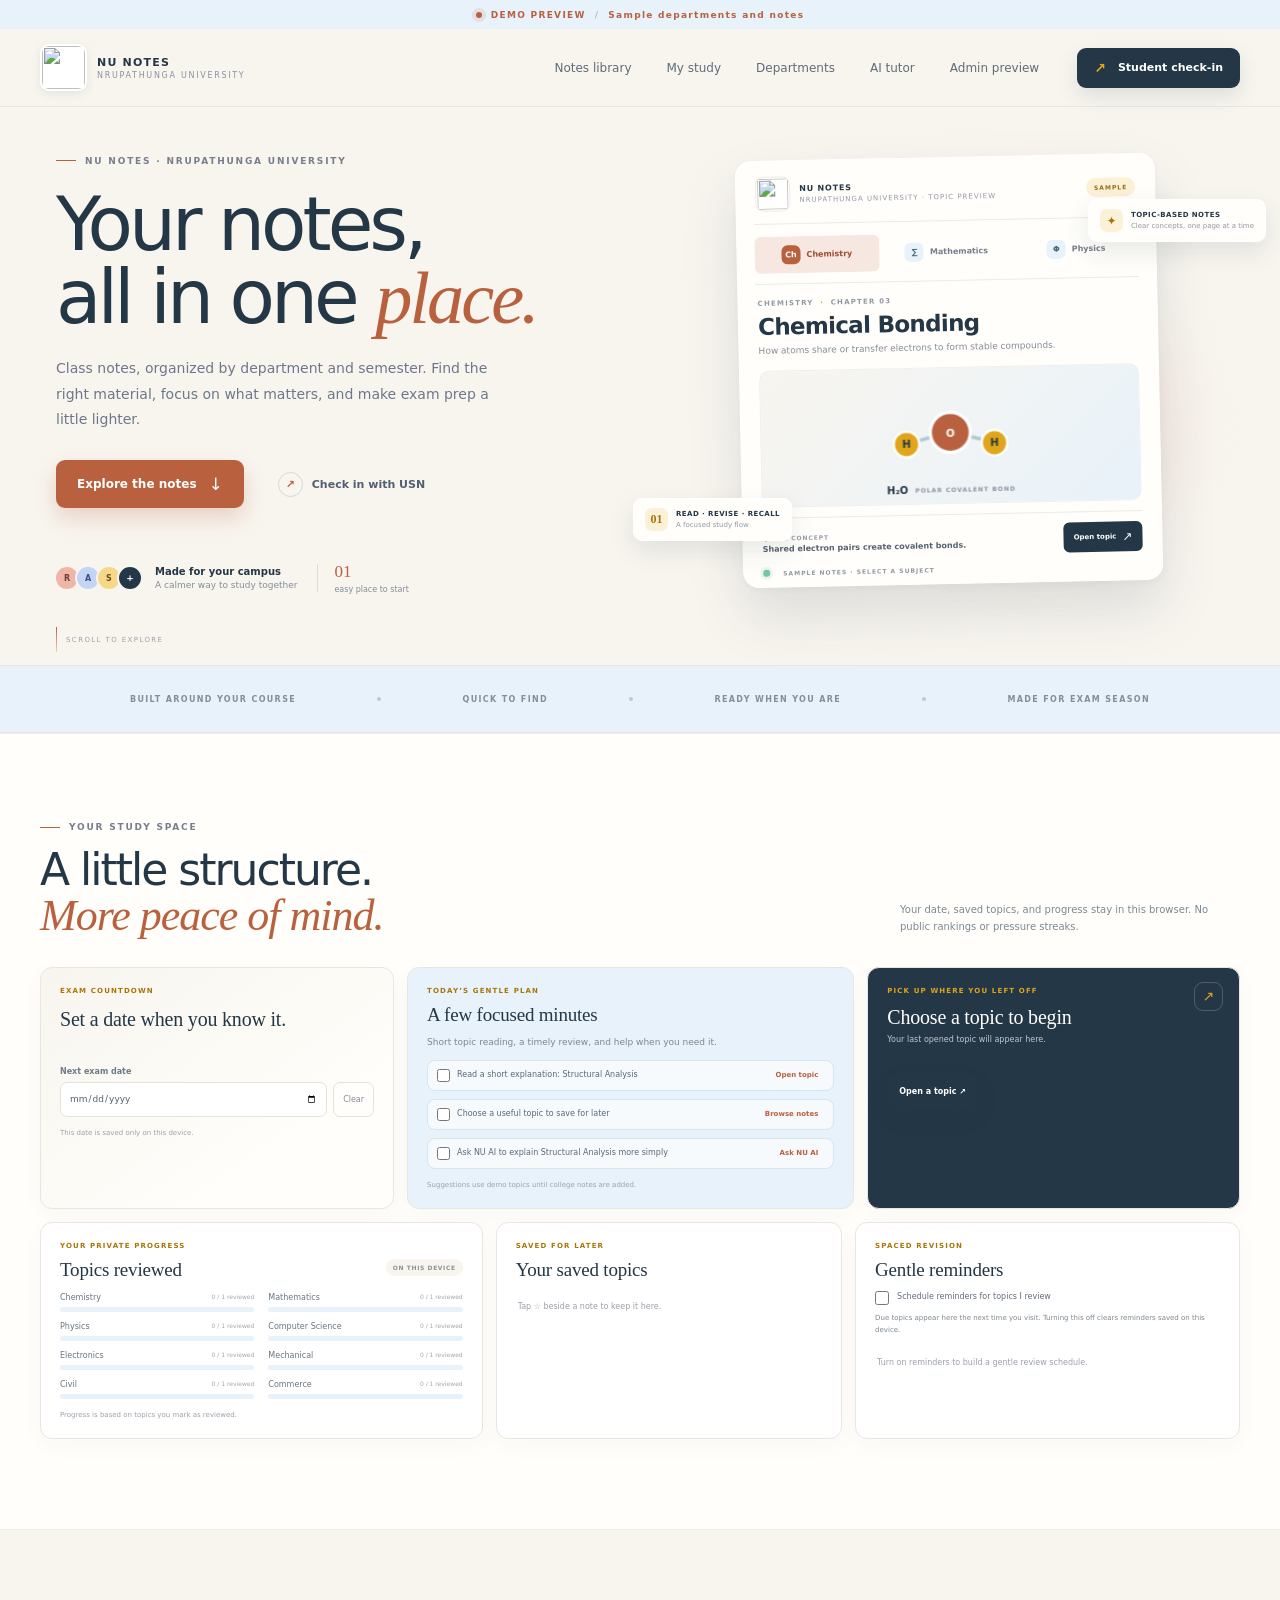
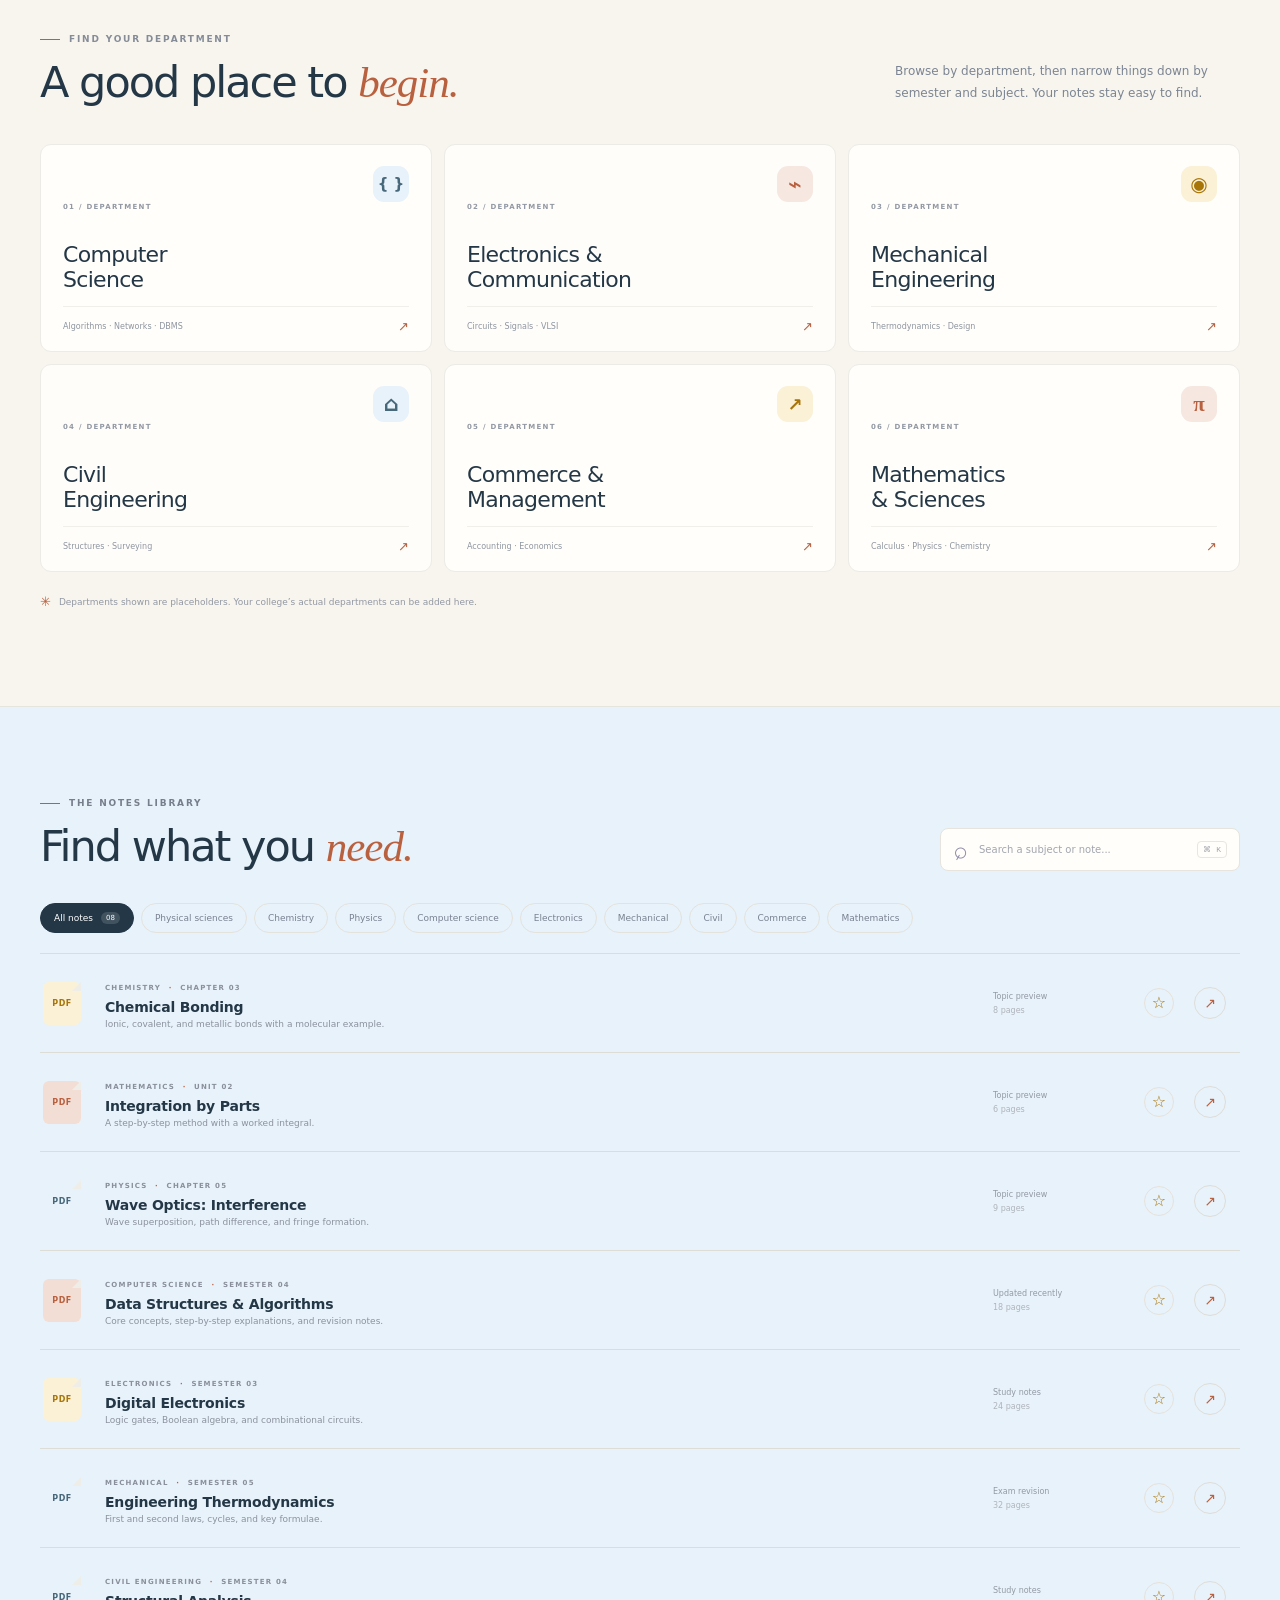
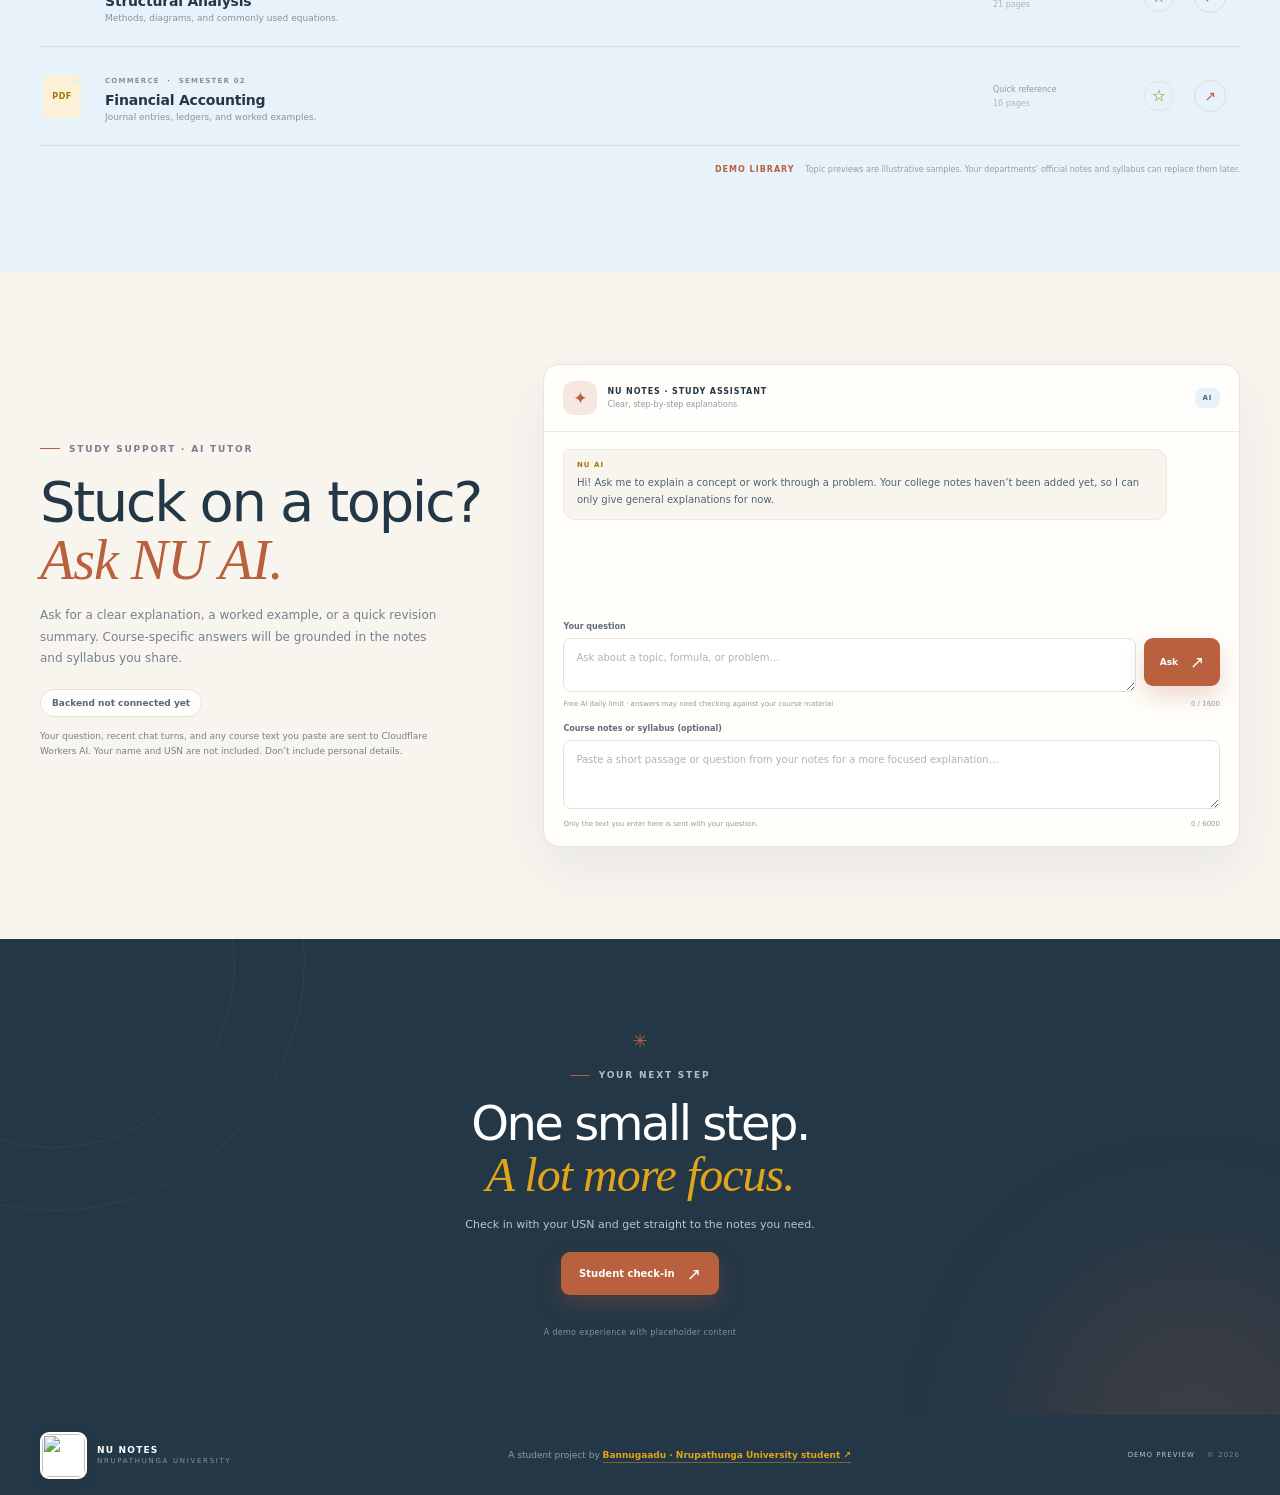
==== nu-notes-free/index.html @ 78fe52d7 "Add NU Notes free website build Add the Cloudflare Pages version while leaving the public demo homep" ====
<!doctype html>
<html lang="en">
  <head>
    <meta charset="utf-8" />
    <meta name="viewport" content="width=device-width, initial-scale=1" />
    <meta name="theme-color" content="#10192e" />
    <meta name="description" content="NU Notes is a student notes demo for Nrupathunga University." />
    <title>NU Notes — Demo</title>
    <link rel="stylesheet" href="styles.css" />
    <script src="app.js" defer></script>
    <script src="study-tools.js" defer></script>
  </head>
  <body>
    <div class="demo-ribbon"><span class="pulse-dot"></span> DEMO PREVIEW <span class="ribbon-divider">/</span> Sample departments and notes</div>

    <header class="site-header">
      <a class="brand" href="#top" aria-label="NU Notes home">
        <span class="brand-mark brand-logo"><img src="assets/nrupatunga-logo.jpeg" alt="" /></span>
        <span class="brand-copy"><strong>NU NOTES</strong><small>NRUPATHUNGA UNIVERSITY</small></span>
      </a>
      <nav class="main-nav" aria-label="Main navigation">
        <a href="#library">Notes library</a>
        <a href="#my-study">My study</a>
        <a href="#departments">Departments</a>
        <a href="#ai-tutor">AI tutor</a>
        <button class="nav-link" id="admin-open" type="button">Admin preview</button>
      </nav>
      <button class="button button-small button-dark" id="checkin-open" type="button">
        <span class="button-icon">↗</span> Student check-in
      </button>
      <button class="menu-toggle" id="menu-toggle" aria-label="Open navigation" aria-expanded="false" type="button"><span></span><span></span></button>
    </header>

    <main id="top">
      <section class="hero section-shell">
        <div class="hero-copy">
          <div class="eyebrow"><span class="eyebrow-line"></span> NU NOTES · NRUPATHUNGA UNIVERSITY</div>
          <h1>Your notes,<br />all in one <span class="highlight-word">place.</span></h1>
          <p class="hero-description">Class notes, organized by department and semester. Find the right material, focus on what matters, and make exam prep a little lighter.</p>
          <div class="hero-actions">
            <a class="button button-primary" href="#library">Explore the notes <span>↓</span></a>
            <button class="text-button" id="checkin-open-secondary" type="button"><span class="play-icon">↗</span> Check in with USN</button>
          </div>
          <div class="hero-proof">
            <div class="avatar-stack" aria-hidden="true"><span>R</span><span>A</span><span>S</span><span>+</span></div>
            <div><strong>Made for your campus</strong><small>A calmer way to study together</small></div>
            <div class="proof-divider"></div>
            <div class="hero-stat"><strong>01</strong><small>easy place to start</small></div>
          </div>
        </div>

        <div class="hero-visual">
          <div class="visual-halo halo-one"></div><div class="visual-halo halo-two"></div>
          <div class="study-window">
            <div class="study-window-top">
              <span class="window-logo"><img src="assets/nrupatunga-logo.jpeg" alt="" /></span>
              <span class="window-brand"><strong>NU NOTES</strong><small>NRUPATHUNGA UNIVERSITY · TOPIC PREVIEW</small></span>
              <span class="sample-pill">SAMPLE</span>
            </div>
            <div class="subject-tabs" role="tablist" aria-label="Choose a sample subject">
              <button class="subject-tab is-active" type="button" role="tab" aria-selected="true" data-subject="chemistry"><span>Ch</span> Chemistry</button>
              <button class="subject-tab" type="button" role="tab" aria-selected="false" data-subject="mathematics"><span>∑</span> Mathematics</button>
              <button class="subject-tab" type="button" role="tab" aria-selected="false" data-subject="physics"><span>Φ</span> Physics</button>
            </div>
            <article class="topic-preview" id="topic-preview">
              <div class="topic-heading">
                <span class="topic-kicker" id="topic-kicker">CHEMISTRY <i>·</i> CHAPTER 03</span>
                <h2 id="topic-title">Chemical Bonding</h2>
                <p id="topic-summary">How atoms share or transfer electrons to form stable compounds.</p>
              </div>
              <div class="topic-diagram-wrap" id="topic-diagram-wrap">
                <div class="topic-diagram" data-topic-diagram="chemistry">
                  <svg viewBox="0 0 300 125" role="img" aria-label="Water molecule with two covalent bonds">
                    <path class="bond-line" d="M105 69 143 59M157 59l38 10" />
                    <circle class="atom atom-main" cx="150" cy="58" r="25" /><circle class="atom atom-side" cx="95" cy="72" r="16" /><circle class="atom atom-side" cx="205" cy="72" r="16" />
                    <text class="atom-label atom-label-light" x="150" y="63" text-anchor="middle">O</text><text class="atom-label" x="95" y="76" text-anchor="middle">H</text><text class="atom-label" x="205" y="76" text-anchor="middle">H</text>
                  </svg>
                  <div class="diagram-caption"><strong>H₂O</strong><span>POLAR COVALENT BOND</span></div>
                </div>
                <div class="topic-diagram" data-topic-diagram="mathematics" hidden>
                  <div class="equation-card"><span>INTEGRATION BY PARTS</span><strong>∫ u dv = uv − ∫ v du</strong><small>Choose <i>u</i> · differentiate · integrate</small></div>
                  <svg viewBox="0 0 300 125" role="img" aria-label="A curve illustrating an integral">
                    <path class="graph-axis" d="M48 95V24M48 95H258"/><path class="graph-curve" d="M55 83C92 81 96 63 126 66S166 84 187 58 222 35 250 30"/><circle class="graph-point" cx="187" cy="58" r="4"/>
                    <text class="graph-label" x="253" y="111">x</text><text class="graph-label" x="34" y="28">y</text>
                  </svg>
                </div>
                <div class="topic-diagram" data-topic-diagram="physics" hidden>
                  <svg viewBox="0 0 300 125" role="img" aria-label="Two waves and an interference pattern">
                    <path class="wave-axis" d="M35 62H265"/><path class="wave-path wave-one" d="M36 62C51 22 66 22 81 62S111 102 126 62 156 22 171 62 201 102 216 62 246 22 261 62"/><path class="wave-path wave-two" d="M36 62C51 22 66 22 81 62S111 102 126 62 156 22 171 62 201 102 216 62 246 22 261 62"/>
                    <circle class="wave-dot" cx="171" cy="62" r="5"/><text class="graph-label" x="36" y="19">CREST</text><text class="graph-label" x="218" y="111">λ</text>
                  </svg>
                  <div class="diagram-caption"><strong>Δx = nλ</strong><span>CONSTRUCTIVE INTERFERENCE</span></div>
                </div>
              </div>
              <div class="topic-bottom-row"><span><small>QUICK CONCEPT</small><strong id="topic-concept">Shared electron pairs create covalent bonds.</strong></span><button class="topic-open-button" id="topic-open" type="button">Open topic <span>↗</span></button></div>
            </article>
            <div class="study-window-footer"><span class="live-ring"></span> SAMPLE NOTES · SELECT A SUBJECT</div>
          </div>
          <div class="study-float float-top"><span>✦</span><div><strong>TOPIC-BASED NOTES</strong><small>Clear concepts, one page at a time</small></div></div>
          <div class="study-float float-bottom"><span class="float-page">01</span><div><strong>READ · REVISE · RECALL</strong><small>A focused study flow</small></div></div>
        </div>
        <div class="hero-scroll"><span class="scroll-line"></span> SCROLL TO EXPLORE</div>
      </section>

      <section class="trust-strip" aria-label="Portal highlights">
        <div class="trust-inner"><span>BUILT AROUND YOUR COURSE</span><i></i><span>QUICK TO FIND</span><i></i><span>READY WHEN YOU ARE</span><i></i><span>MADE FOR EXAM SEASON</span></div>
      </section>

      <section class="study-dashboard" id="my-study">
        <div class="section-shell">
          <div class="study-dashboard-heading">
            <div><div class="eyebrow"><span class="eyebrow-line"></span> YOUR STUDY SPACE</div><h2>A little structure.<br /><span class="serif-accent">More peace of mind.</span></h2></div>
            <p>Your date, saved topics, and progress stay in this browser. No public rankings or pressure streaks.</p>
          </div>
          <div class="study-overview-grid">
            <article class="study-card exam-card">
              <span class="study-card-kicker">EXAM COUNTDOWN</span>
              <h3 id="exam-countdown">Set a date when you know it.</h3>
              <label for="exam-date">Next exam date</label>
              <div class="exam-date-row"><input id="exam-date" type="date" /><button id="exam-date-clear" type="button" aria-label="Clear exam date">Clear</button></div>
              <small>This date is saved only on this device.</small>
            </article>
            <article class="study-card daily-plan-card">
              <span class="study-card-kicker">TODAY’S GENTLE PLAN</span>
              <h3>A few focused minutes</h3>
              <p>Short topic reading, a timely review, and help when you need it.</p>
              <ul class="daily-plan-list" id="daily-plan-list"></ul>
              <small>Suggestions use demo topics until college notes are added.</small>
            </article>
            <article class="study-card continue-card">
              <span class="study-card-kicker">PICK UP WHERE YOU LEFT OFF</span>
              <div class="continue-topic-mark">↗</div>
              <h3 id="continue-title">Choose a topic to begin</h3>
              <p id="continue-subtitle">Your last opened topic will appear here.</p>
              <button class="button button-dark continue-button" id="continue-button" type="button">Open a topic <span>↗</span></button>
            </article>
          </div>
          <div class="study-personal-grid">
            <article class="study-card progress-card">
              <div class="study-card-heading"><div><span class="study-card-kicker">YOUR PRIVATE PROGRESS</span><h3>Topics reviewed</h3></div><span class="local-only-pill">ON THIS DEVICE</span></div>
              <div class="subject-progress-list" id="subject-progress-list"></div>
              <small>Progress is based on topics you mark as reviewed.</small>
            </article>
            <article class="study-card saved-card">
              <span class="study-card-kicker">SAVED FOR LATER</span><h3>Your saved topics</h3>
              <div class="saved-topics-list" id="saved-topics-list"></div>
            </article>
            <article class="study-card revision-card">
              <span class="study-card-kicker">SPACED REVISION</span><h3>Gentle reminders</h3>
              <label class="reminder-optin"><input id="revision-optin" type="checkbox" /><span>Schedule reminders for topics I review</span></label>
              <p class="reminder-explainer">Due topics appear here the next time you visit. Turning this off clears reminders saved on this device.</p>
              <div class="revision-list" id="revision-list"></div>
            </article>
          </div>
        </div>
      </section>

      <section class="section-shell departments-section" id="departments">
        <div class="section-heading">
          <div><div class="eyebrow eyebrow-light"><span class="eyebrow-line"></span> FIND YOUR DEPARTMENT</div><h2>A good place to <span class="serif-accent">begin.</span></h2></div>
          <p>Browse by department, then narrow things down by semester and subject. Your notes stay easy to find.</p>
        </div>
        <div class="department-grid" id="department-grid">
          <button class="department-card card-cs" data-filter="Computer Science" type="button"><span class="dept-number">01 / DEPARTMENT</span><span class="dept-icon icon-cs">{ }</span><strong>Computer<br />Science</strong><span class="dept-footer"><small>Algorithms · Networks · DBMS</small><b>↗</b></span></button>
          <button class="department-card card-ece" data-filter="Electronics" type="button"><span class="dept-number">02 / DEPARTMENT</span><span class="dept-icon icon-ece">⌁</span><strong>Electronics &<br />Communication</strong><span class="dept-footer"><small>Circuits · Signals · VLSI</small><b>↗</b></span></button>
          <button class="department-card card-mech" data-filter="Mechanical" type="button"><span class="dept-number">03 / DEPARTMENT</span><span class="dept-icon icon-mech">◉</span><strong>Mechanical<br />Engineering</strong><span class="dept-footer"><small>Thermodynamics · Design</small><b>↗</b></span></button>
          <button class="department-card card-civil" data-filter="Civil" type="button"><span class="dept-number">04 / DEPARTMENT</span><span class="dept-icon icon-civil">⌂</span><strong>Civil<br />Engineering</strong><span class="dept-footer"><small>Structures · Surveying</small><b>↗</b></span></button>
          <button class="department-card card-commerce" data-filter="Commerce" type="button"><span class="dept-number">05 / DEPARTMENT</span><span class="dept-icon icon-commerce">↗</span><strong>Commerce &<br />Management</strong><span class="dept-footer"><small>Accounting · Economics</small><b>↗</b></span></button>
          <button class="department-card card-math" data-filter="Sciences" type="button"><span class="dept-number">06 / DEPARTMENT</span><span class="dept-icon icon-math">π</span><strong>Mathematics<br />& Sciences</strong><span class="dept-footer"><small>Calculus · Physics · Chemistry</small><b>↗</b></span></button>
        </div>
        <div class="departments-note"><span class="note-star">✳</span> Departments shown are placeholders. Your college’s actual departments can be added here.</div>
      </section>

      <section class="library-section" id="library">
        <div class="section-shell library-shell">
          <div class="library-top">
            <div><div class="eyebrow"><span class="eyebrow-line"></span> THE NOTES LIBRARY</div><h2>Find what you <span class="serif-accent">need.</span></h2></div>
            <div class="library-search"><span class="search-icon">⌕</span><input id="note-search" type="search" placeholder="Search a subject or note..." aria-label="Search notes" /><kbd>⌘ K</kbd></div>
          </div>
          <div class="filter-row" role="group" aria-label="Filter notes by department">
            <button class="filter-chip is-active" data-category="All" type="button">All notes <span>08</span></button>
            <button class="filter-chip" data-category="Sciences" type="button">Physical sciences</button>
            <button class="filter-chip" data-category="Chemistry" type="button">Chemistry</button>
            <button class="filter-chip" data-category="Physics" type="button">Physics</button>
            <button class="filter-chip" data-category="Computer Science" type="button">Computer science</button>
            <button class="filter-chip" data-category="Electronics" type="button">Electronics</button>
            <button class="filter-chip" data-category="Mechanical" type="button">Mechanical</button>
            <button class="filter-chip" data-category="Civil" type="button">Civil</button>
            <button class="filter-chip" data-category="Commerce" type="button">Commerce</button>
            <button class="filter-chip" data-category="Mathematics" type="button">Mathematics</button>
          </div>
          <div class="notes-list" id="notes-list">
            <article class="note-row" data-category="Chemistry" data-topic-key="chemistry" data-search="chemistry chemical bonding ionic covalent chapter 3"><div class="file-type file-coral">PDF</div><div class="note-info"><span class="note-dept">CHEMISTRY <i>·</i> CHAPTER 03</span><h3>Chemical Bonding</h3><p>Ionic, covalent, and metallic bonds with a molecular example.</p></div><div class="note-meta"><span>Topic preview</span><small>8 pages</small></div><button class="download-button" type="button" data-note="Chemical Bonding" aria-label="Open Chemical Bonding topic preview">↗</button></article>
            <article class="note-row" data-category="Mathematics" data-topic-key="mathematics" data-search="mathematics integration by parts calculus unit 2"><div class="file-type file-pink">PDF</div><div class="note-info"><span class="note-dept">MATHEMATICS <i>·</i> UNIT 02</span><h3>Integration by Parts</h3><p>A step-by-step method with a worked integral.</p></div><div class="note-meta"><span>Topic preview</span><small>6 pages</small></div><button class="download-button" type="button" data-note="Integration by Parts" aria-label="Open Integration by Parts topic preview">↗</button></article>
            <article class="note-row" data-category="Physics" data-topic-key="physics" data-search="physics wave optics interference wavelength chapter 5"><div class="file-type file-blue">PDF</div><div class="note-info"><span class="note-dept">PHYSICS <i>·</i> CHAPTER 05</span><h3>Wave Optics: Interference</h3><p>Wave superposition, path difference, and fringe formation.</p></div><div class="note-meta"><span>Topic preview</span><small>9 pages</small></div><button class="download-button" type="button" data-note="Wave Optics: Interference" aria-label="Open Wave Optics topic preview">↗</button></article>
            <article class="note-row" data-category="Computer Science" data-search="data structures algorithms computer science semester 4"><div class="file-type file-purple">PDF</div><div class="note-info"><span class="note-dept">COMPUTER SCIENCE <i>·</i> SEMESTER 04</span><h3>Data Structures & Algorithms</h3><p>Core concepts, step-by-step explanations, and revision notes.</p></div><div class="note-meta"><span>Updated recently</span><small>18 pages</small></div><button class="download-button" type="button" data-note="Data Structures & Algorithms" aria-label="Open Data Structures and Algorithms sample note">↗</button></article>
            <article class="note-row" data-category="Electronics" data-search="digital electronics logic gates electronics semester 3"><div class="file-type file-coral">PDF</div><div class="note-info"><span class="note-dept">ELECTRONICS <i>·</i> SEMESTER 03</span><h3>Digital Electronics</h3><p>Logic gates, Boolean algebra, and combinational circuits.</p></div><div class="note-meta"><span>Study notes</span><small>24 pages</small></div><button class="download-button" type="button" data-note="Digital Electronics" aria-label="Open Digital Electronics sample note">↗</button></article>
            <article class="note-row" data-category="Mechanical" data-search="thermodynamics mechanical engineering semester 5"><div class="file-type file-blue">PDF</div><div class="note-info"><span class="note-dept">MECHANICAL <i>·</i> SEMESTER 05</span><h3>Engineering Thermodynamics</h3><p>First and second laws, cycles, and key formulae.</p></div><div class="note-meta"><span>Exam revision</span><small>32 pages</small></div><button class="download-button" type="button" data-note="Engineering Thermodynamics" aria-label="Open Engineering Thermodynamics sample note">↗</button></article>
            <article class="note-row" data-category="Civil" data-search="structural analysis civil engineering semester 4"><div class="file-type file-green">PDF</div><div class="note-info"><span class="note-dept">CIVIL ENGINEERING <i>·</i> SEMESTER 04</span><h3>Structural Analysis</h3><p>Methods, diagrams, and commonly used equations.</p></div><div class="note-meta"><span>Study notes</span><small>21 pages</small></div><button class="download-button" type="button" data-note="Structural Analysis" aria-label="Open Structural Analysis sample note">↗</button></article>
            <article class="note-row" data-category="Commerce" data-search="financial accounting commerce semester 2"><div class="file-type file-yellow">PDF</div><div class="note-info"><span class="note-dept">COMMERCE <i>·</i> SEMESTER 02</span><h3>Financial Accounting</h3><p>Journal entries, ledgers, and worked examples.</p></div><div class="note-meta"><span>Quick reference</span><small>16 pages</small></div><button class="download-button" type="button" data-note="Financial Accounting" aria-label="Open Financial Accounting sample note">↗</button></article>
          </div>
          <div class="empty-state" id="empty-state" hidden><span>⌕</span><strong>No notes found</strong><p>Try another subject or clear your filters.</p><button type="button" id="clear-filters">Clear filters</button></div>
          <div class="library-demo-note"><span>DEMO LIBRARY</span> Topic previews are illustrative samples. Your departments’ official notes and syllabus can replace them later.</div>
        </div>
      </section>

      <section class="ai-section" id="ai-tutor">
        <div class="section-shell ai-shell">
          <div class="ai-copy">
            <div class="eyebrow"><span class="eyebrow-line"></span> STUDY SUPPORT · AI TUTOR</div>
            <h2>Stuck on a topic?<br /><span class="serif-accent">Ask NU AI.</span></h2>
            <p>Ask for a clear explanation, a worked example, or a quick revision summary. Course-specific answers will be grounded in the notes and syllabus you share.</p>
            <div class="ai-status" id="ai-status"><span class="status-dot"></span> AI setup in progress</div>
            <p class="ai-privacy-note">Your question, recent chat turns, and any course text you paste are sent to Cloudflare Workers AI. Your name and USN are not included. Don’t include personal details.</p>
          </div>
          <div class="ai-panel">
            <div class="ai-panel-top"><span class="ai-orb">✦</span><div><strong>NU NOTES · STUDY ASSISTANT</strong><small>Clear, step-by-step explanations</small></div><span class="ai-panel-badge">AI</span></div>
            <div class="ai-messages" id="ai-messages" role="log" aria-live="polite" aria-relevant="additions">
              <div class="ai-message ai-message-assistant" data-ai-intro="true"><span class="ai-message-label">NU AI</span><p>Hi! Ask me to explain a concept or work through a problem. Your college notes haven’t been added yet, so I can only give general explanations for now.</p></div>
            </div>
            <form class="ai-form" id="ai-form">
              <label for="ai-question">Your question</label>
              <div class="ai-composer"><textarea id="ai-question" name="question" rows="2" maxlength="1600" placeholder="Ask about a topic, formula, or problem…" required></textarea><button class="button button-primary ai-send" type="submit" aria-label="Send question">Ask <span>↗</span></button></div>
              <div class="ai-form-foot"><span>Free AI daily limit · answers may need checking against your course material</span><span id="ai-character-count">0 / 1600</span></div>
              <label class="ai-material-label" for="ai-material">Course notes or syllabus (optional)</label>
              <textarea class="ai-material" id="ai-material" name="material" rows="3" maxlength="6000" placeholder="Paste a short passage or question from your notes for a more focused explanation…"></textarea>
              <div class="ai-form-foot ai-material-foot"><span>Only the text you enter here is sent with your question.</span><span id="ai-material-count">0 / 6000</span></div>
            </form>
          </div>
        </div>
      </section>

      <section class="closing-section">
        <div class="closing-orb"></div><div class="section-shell closing-inner">
          <div class="closing-star">✳</div><div class="eyebrow"><span class="eyebrow-line"></span> YOUR NEXT STEP</div>
          <h2>One small step.<br /><span class="serif-accent">A lot more focus.</span></h2>
          <p>Check in with your USN and get straight to the notes you need.</p>
          <button class="button button-primary button-light" id="checkin-open-bottom" type="button">Student check-in <span>↗</span></button>
          <div class="closing-footnote">A demo experience with placeholder content</div>
        </div>
      </section>
    </main>

    <footer class="site-footer"><a class="brand footer-brand" href="#top"><span class="brand-mark brand-logo"><img src="assets/nrupatunga-logo.jpeg" alt="" /></span><span class="brand-copy"><strong>NU NOTES</strong><small>NRUPATHUNGA UNIVERSITY</small></span></a><span class="footer-center">A student project by <a href="https://www.instagram.com/bannuugaadu.ae/?utm_source=ig_web_button_share_sheet&amp;dlrf=ZDNlZDc0MzIxNw==" target="_blank" rel="noopener noreferrer">Bannugaadu · Nrupathunga University student ↗</a></span><span class="footer-right">DEMO PREVIEW <span>© 2026</span></span></footer>

    <div class="modal-backdrop" id="checkin-modal" hidden>
      <section class="modal-card checkin-card" role="dialog" aria-modal="true" aria-labelledby="checkin-title">
        <button class="modal-close" data-close type="button" aria-label="Close">×</button>
        <div class="modal-mark modal-logo"><img src="assets/nrupatunga-logo.jpeg" alt="" /></div><div class="eyebrow"><span class="eyebrow-line"></span> STUDENT CHECK-IN</div>
        <h2 id="checkin-title">Welcome to your<br /><span class="serif-accent">study space.</span></h2>
        <p class="modal-copy">Enter your name and USN to record a study portal check-in.</p>
        <form id="checkin-form">
          <label for="student-name">Your name</label><input id="student-name" name="name" autocomplete="name" placeholder="e.g. Ananya Rao" required maxlength="80" />
          <label for="student-usn">USN</label><input id="student-usn" name="usn" autocomplete="off" placeholder="e.g. 1AB23CS001" required maxlength="24" />
          <label class="consent-label"><input id="checkin-consent" name="consent" type="checkbox" required /> <span>I agree to send my name and USN to Supabase, the NU Notes database, to count check-ins. This does not verify my identity.</span></label>
          <button class="button button-primary form-submit" type="submit">Continue to notes <span>↗</span></button>
        </form>
        <p class="privacy-note"><span>ⓘ</span> Use your own details. Anyone can enter a USN, so this records check-ins rather than verified logins.</p>
      </section>
    </div>

    <div class="modal-backdrop" id="admin-modal" hidden>
      <section class="modal-card admin-card" role="dialog" aria-modal="true" aria-labelledby="admin-title">
        <button class="modal-close" data-close type="button" aria-label="Close">×</button>
        <div class="admin-header"><div><div class="eyebrow"><span class="eyebrow-line"></span> STAFF ACCESS</div><h2 id="admin-title">Student <span class="serif-accent">check-ins.</span></h2></div><span class="demo-badge">PRIVATE VIEW</span></div>
        <p class="admin-description">Enter the private staff access code to view saved check-in counts. Students don’t need this code to use the notes.</p>
        <form id="admin-form" class="admin-access-form">
          <label for="admin-access-code">Staff access code</label>
          <div class="admin-access-row"><input id="admin-access-code" type="password" autocomplete="current-password" maxlength="200" required placeholder="Enter staff code" /><button class="button button-dark" type="submit">Load counts <span>↗</span></button></div>
        </form>
        <p class="admin-status" id="admin-status" role="status">Counts are visible only after staff verification.</p>
        <div id="admin-results" hidden>
          <div class="admin-summary"><span class="summary-icon">↗</span><div><strong id="total-logins">0</strong><small>saved check-ins</small></div><div class="summary-side"><strong id="unique-students">0</strong><small>unique USNs</small></div></div>
          <div class="table-wrap"><table><thead><tr><th>STUDENT</th><th>USN</th><th>CHECK-INS</th><th>LAST SEEN</th></tr></thead><tbody id="admin-table-body"></tbody></table></div>
        </div>
        <p class="admin-footnote">Check-ins are not identity-verified. Don’t share this staff access code. Only the name, USN, count, and latest check-in time are stored for this view.</p>
      </section>
    </div>

    <div class="modal-backdrop note-preview-backdrop" id="note-preview-modal" hidden>
      <section class="note-reader-card" role="dialog" aria-modal="true" aria-labelledby="reader-title">
        <button class="modal-close" data-close type="button" aria-label="Close topic preview">×</button>
        <div class="reader-topbar">
          <span class="reader-logo"><img src="assets/nrupatunga-logo.jpeg" alt="" /></span>
          <span class="reader-brand"><strong>NU NOTES</strong><small>NRUPATHUNGA UNIVERSITY · TOPIC PREVIEW</small></span>
          <span class="reader-sample-badge">DEMO CONTENT</span>
        </div>
        <div class="reader-progress"><span></span></div>
        <div class="reader-layout">
          <aside class="reader-sidebar">
            <span class="reader-sidebar-kicker">IN THIS PREVIEW</span>
            <strong id="reader-unit">CHAPTER 03</strong>
            <div class="reader-outline-step is-current"><i>01</i><span>Core concept</span></div>
            <div class="reader-outline-step"><i>02</i><span>Visual guide</span></div>
            <div class="reader-outline-step"><i>03</i><span>Quick revision</span></div>
            <div class="reader-sidebar-note">A sample topic view. Your actual department notes can replace this demo content.</div>
          </aside>
          <article class="reader-page">
            <div class="reader-page-kicker" id="reader-kicker">CHEMISTRY <i>·</i> CHAPTER 03</div>
            <h2 id="reader-title">Chemical Bonding</h2>
            <p class="reader-intro" id="reader-intro">How atoms share or transfer electrons to form stable compounds.</p>
            <div class="reader-diagram" id="reader-diagram"></div>
            <div class="reader-core"><span>CORE IDEA</span><p id="reader-core-text">Shared electron pairs create covalent bonds.</p></div>
            <div class="reader-revision"><span>QUICK REVISION</span><strong id="reader-revision-text">Identify the atoms, count valence electrons, then determine whether electrons are shared or transferred.</strong></div>
            <div class="reader-actions"><button class="reader-action-button" id="reader-save" type="button" aria-pressed="false">☆ Save topic</button><button class="reader-action-button reader-reviewed-button" id="reader-reviewed" type="button">Mark as reviewed</button></div>
            <div class="reader-page-footer"><span>NU NOTES · NRUPATHUNGA UNIVERSITY</span><span>TOPIC PREVIEW · 01</span></div>
          </article>
        </div>
      </section>
    </div>

    <div class="toast" id="toast" role="status" aria-live="polite"></div>
  </body>
</html>
---- nu-notes-free/styles.css ----
:root{--ink:#243746;--muted:#7b8494;--cream:#F8F5EF;--paper:#fffefa;--violet:#B9603F;--coral:#B9603F;--mint:#b9f1dc;--line:#e9e8e2;--font-sans:'Avenir Next',Avenir,Inter,ui-sans-serif,system-ui,-apple-system,BlinkMacSystemFont,'Segoe UI',sans-serif;--font-serif:'Iowan Old Style',Georgia,'Times New Roman',serif}
*{box-sizing:border-box}
html{scroll-behavior:smooth;scroll-padding-top:88px}
body{margin:0;background:var(--cream);color:var(--ink);font-family:var(--font-sans);font-size:14px;-webkit-font-smoothing:antialiased}
button,input{font:inherit}button{cursor:pointer}a{color:inherit;text-decoration:none}.section-shell{width:min(1200px,calc(100% - 80px));margin:0 auto}
.demo-ribbon{height:29px;display:flex;justify-content:center;align-items:center;gap:9px;background:#E8F2FA;color:#B9603F;font-size:9px;font-weight:700;letter-spacing:1.3px}.pulse-dot{width:6px;height:6px;border-radius:50%;background:#B9603F;box-shadow:0 0 0 4px #B9603F20;animation:pulse 2s ease-in-out infinite}.ribbon-divider{opacity:.45}
.site-header{height:78px;padding:0 max(40px,calc((100vw - 1200px)/2));display:flex;align-items:center;justify-content:space-between;background:var(--cream);position:relative;z-index:10;border-bottom:1px solid #e7e6df}.brand{display:flex;align-items:center;gap:10px;min-width:170px}.brand-mark{position:relative;width:37px;height:37px;display:grid;place-items:center;border-radius:12px;background:var(--ink);color:white;font-family:var(--font-serif);font-size:21px;font-style:italic;box-shadow:0 5px 12px #2437461c}.brand-mark i{position:absolute;width:7px;height:7px;border-radius:50%;background:var(--coral);right:-2px;top:1px;border:1.5px solid var(--cream)}.brand-copy{display:flex;flex-direction:column;gap:2px;letter-spacing:1.2px}.brand-copy strong{font-size:11px;font-weight:700}.brand-copy small{font-size:8px;letter-spacing:1.7px;color:#8a91a0}.main-nav{display:flex;align-items:center;gap:35px;margin-left:auto;margin-right:38px}.main-nav a,.nav-link{font-size:12px;font-weight:500;color:#606b7b;transition:color .2s}.main-nav a:hover,.nav-link:hover{color:var(--violet)}.nav-link{border:0;background:none;padding:0}.button{display:inline-flex;align-items:center;justify-content:center;gap:12px;border:0;border-radius:9px;font-weight:600;transition:transform .2s,box-shadow .2s,background .2s}.button:hover{transform:translateY(-2px)}.button-small{height:40px;padding:0 17px;font-size:11px}.button-dark{background:var(--ink);color:white;box-shadow:0 8px 20px #2437461f}.button-dark:hover{background:#385466;box-shadow:0 10px 22px #2437462a}.button-icon{font-size:14px;color:#E0A51A}.menu-toggle{display:none;background:none;border:0;padding:8px}.menu-toggle span{display:block;width:20px;height:1px;background:var(--ink);margin:5px}
.hero{min-height:558px;display:grid;grid-template-columns:1.03fr .97fr;align-items:center;position:relative;padding-top:35px;padding-bottom:65px}.hero-copy{position:relative;z-index:2;padding:8px 0 0 16px;animation:rise-in .8s both}.eyebrow{display:flex;align-items:center;gap:9px;color:#777e8c;font-size:9px;font-weight:700;letter-spacing:1.8px}.eyebrow-line{width:20px;height:1px;background:var(--coral)}h1,h2,p{margin-top:0}.hero h1{font-size:clamp(46px,5.8vw,76px);line-height:.99;letter-spacing:-4px;margin:22px 0 20px;font-weight:500}.highlight-word{font-family:var(--font-serif);font-style:italic;font-weight:500;color:var(--violet);letter-spacing:-3px}.hero-description{max-width:435px;color:#6d7789;line-height:1.85;font-size:14px;margin-bottom:27px}.hero-actions{display:flex;align-items:center;gap:24px}.button-primary{height:48px;padding:0 21px;background:var(--violet);color:white;font-size:12px;box-shadow:0 10px 22px #B9603F3d}.button-primary:hover{background:#9D4D34;box-shadow:0 12px 26px #B9603F51}.button-primary span{font-size:17px;font-weight:400}.text-button{background:none;border:0;color:#525f73;font-size:11px;font-weight:600;display:flex;align-items:center;gap:9px;padding:10px}.text-button:hover{color:var(--violet)}.play-icon{display:grid;place-items:center;border:1px solid #d8d7d1;width:25px;height:25px;border-radius:50%;font-size:11px;color:var(--violet);transition:all .2s}.text-button:hover .play-icon{background:#E8F2FA;border-color:#E0A51A}.hero-proof{display:flex;align-items:center;gap:12px;margin-top:54px}.avatar-stack{display:flex;padding-left:3px}.avatar-stack span{width:26px;height:26px;border-radius:50%;border:2px solid var(--cream);margin-left:-5px;background:#efb5a7;color:#6b3f39;display:grid;place-items:center;font-size:8px;font-weight:700}.avatar-stack span:nth-child(2){background:#c4d4f5;color:#3b527e}.avatar-stack span:nth-child(3){background:#f7d788;color:#675120}.avatar-stack span:nth-child(4){background:var(--ink);color:#fff;font-size:9px}.hero-proof>div:nth-child(2),.hero-stat{display:flex;flex-direction:column;gap:3px}.hero-proof strong{font-size:10px}.hero-proof small{font-size:9px;color:#858d99}.proof-divider{height:28px;width:1px;background:#ddddd6;margin-left:8px;margin-right:4px}.hero-stat strong{font-family:var(--font-serif);font-size:17px;font-weight:500;color:var(--violet)}.hero-stat small{font-size:8px;color:#858d99}
.hero-visual{height:438px;position:relative;display:grid;place-items:center;animation:fade-in 1s .15s both}.visual-halo{position:absolute;border-radius:50%;filter:blur(1px)}.halo-one{width:350px;height:350px;background:radial-gradient(circle,#E8F2FA 0,#E8F2FA78 48%,#E8F2FA00 73%);animation:halo 7s ease-in-out infinite}.halo-two{width:254px;height:254px;background:#f4d7cd80;filter:blur(35px);transform:translate(98px,55px);animation:halo-two 9s ease-in-out infinite}.orbit{position:absolute;border:1px solid #D7A39440;border-radius:50%;transform:rotate(-23deg)}.orbit-one{width:400px;height:235px;animation:orbit-breathe 8s ease-in-out infinite}.orbit-two{width:345px;height:280px;border-color:#E0A51A40;transform:rotate(36deg)}.paper-main{width:265px;height:322px;position:relative;z-index:2;border-radius:8px 8px 15px 8px;background:linear-gradient(145deg,#fffefa 5%,#F8F5EF 100%);padding:26px 27px;box-shadow:0 28px 55px #44416d20,0 4px 12px #5654770e;transform:rotate(-5deg);animation:float-paper 6s ease-in-out infinite}.paper-main:before{content:'';position:absolute;inset:0;border:1px solid #fff;border-radius:inherit;pointer-events:none}.paper-top,.paper-bottom{display:flex;align-items:center;justify-content:space-between}.paper-kicker{font-size:8px;font-weight:700;letter-spacing:1.7px;color:#777c8b}.paper-kicker span{color:var(--coral);margin-left:3px}.paper-menu{font-size:14px;letter-spacing:1px;color:#a7abb4}.paper-title{font-size:40px;line-height:.97;letter-spacing:-1.5px;font-weight:500;margin-top:41px}.paper-title em{font-family:var(--font-serif);font-weight:500;color:var(--violet)}.paper-rule{width:44px;height:2px;background:var(--coral);margin-top:20px}.paper-lines{display:flex;flex-direction:column;gap:8px;margin-top:18px}.paper-lines i{height:3px;background:#e8e7ee;border-radius:5px;width:92%}.paper-lines i:nth-child(2){width:76%}.paper-lines i:nth-child(3){width:58%}.paper-bottom{position:absolute;left:27px;right:27px;bottom:23px}.paper-tag{font-size:7px;font-weight:700;letter-spacing:1.3px;color:#797f8d}.paper-arrow{width:24px;height:24px;display:grid;place-items:center;border-radius:50%;background:#F4E7E0;color:var(--violet);font-size:14px}.paper-stamp{position:absolute;right:22px;top:111px;width:34px;height:34px;display:grid;place-items:center;border:1px solid #F0DCCF;border-radius:50%;font-family:var(--font-serif);font-style:italic;color:#B9603F;font-size:17px;transform:rotate(8deg)}.floating-note{position:absolute;z-index:3;display:flex;align-items:center;gap:9px;background:#fffefa;border:1px solid #ffffff;box-shadow:0 13px 35px #303c5920;border-radius:11px;padding:10px 12px;animation:float-note 5s ease-in-out infinite}.floating-note strong,.floating-note small{display:block;white-space:nowrap}.floating-note strong{font-size:9px}.floating-note small{font-size:8px;color:#8a91a0;margin-top:3px}.note-left{left:0;top:110px}.note-right{right:-2px;bottom:82px;animation-delay:-2s}.note-icon{width:29px;height:29px;display:grid;place-items:center;border-radius:8px;font-size:16px;font-weight:600}.note-icon.violet{background:#F6E8E1;color:#B9603F}.note-icon.coral{background:#fff0ea;color:#ee795f}.note-check,.note-plus{margin-left:5px;color:#68b691;font-size:12px}.note-plus{color:#a1a5b0}.floating-label{position:absolute;z-index:3;font-size:8px;font-weight:700;letter-spacing:.3px;color:#727a8a;background:#ffffffd9;padding:9px 12px;border-radius:20px;box-shadow:0 6px 18px #303c5910}.label-top{top:38px;right:43px}.mini-spark{color:var(--coral);margin-right:5px}.label-bottom{bottom:31px;left:37px}.live-ring{display:inline-block;width:7px;height:7px;border-radius:50%;background:#75c6a4;margin-right:6px;box-shadow:0 0 0 3px #75c6a428}.visual-spark{position:absolute;color:#E0A51A;font-size:16px;animation:twinkle 2.5s ease-in-out infinite}.spark-a{top:115px;right:64px}.spark-b{bottom:90px;left:54px;color:#E0A51A;animation-delay:1s}.hero-scroll{position:absolute;bottom:13px;left:16px;display:flex;align-items:center;gap:9px;color:#9ca1ab;font-size:7px;letter-spacing:1.4px}.scroll-line{height:25px;width:1px;background:linear-gradient(var(--coral),#f4cfc4)}
.trust-strip{background:#eeede7;border-top:1px solid #e6e5dd;border-bottom:1px solid #e6e5dd}.trust-inner{max-width:1080px;margin:auto;min-height:66px;display:flex;align-items:center;justify-content:space-between;gap:18px;padding:0 30px}.trust-inner span{font-size:8px;letter-spacing:1.35px;font-weight:700;color:#878d96;white-space:nowrap}.trust-inner i{width:4px;height:4px;background:#c8c6bf;border-radius:50%}
.departments-section{padding-top:104px;padding-bottom:97px}.section-heading{display:flex;justify-content:space-between;align-items:flex-end;margin-bottom:37px}.section-heading h2,.library-top h2{font-size:43px;font-weight:500;letter-spacing:-2px;margin:13px 0 0}.serif-accent{font-family:var(--font-serif);font-style:italic;color:var(--violet);font-weight:500;letter-spacing:-1px}.eyebrow-light{color:#858c97}.section-heading>p{max-width:337px;line-height:1.8;color:#7b8492;font-size:12px;margin:0 8px 3px 25px}.department-grid{display:grid;grid-template-columns:repeat(3,1fr);gap:12px}.department-card{height:208px;position:relative;overflow:hidden;text-align:left;border:1px solid #ecebe5;border-radius:11px;padding:21px 22px;background:#fffefa;transition:transform .25s,box-shadow .25s,border-color .25s;color:var(--ink)}.department-card:hover{transform:translateY(-5px);box-shadow:0 16px 32px #24314b12;border-color:#F0DCCF}.dept-number{display:block;font-size:7px;letter-spacing:1.25px;color:#9399a4;font-weight:700}.dept-icon{position:absolute;right:22px;top:21px;width:36px;height:36px;display:grid;place-items:center;border-radius:11px;font-size:15px;font-weight:600;transition:transform .4s}.department-card:hover .dept-icon{transform:rotate(-9deg) scale(1.06)}.icon-cs{background:#F6E8E1;color:#B9603F}.icon-ece{background:#fff0e9;color:#eb806a;font-size:23px}.icon-mech{background:#e7f6ee;color:#48a882;font-size:20px}.icon-civil{background:#edf3ff;color:#6e8cc9;font-size:21px}.icon-commerce{background:#fff4db;color:#c39235;font-size:18px}.icon-math{background:#fceaf3;color:#c96a98;font-family:var(--font-serif);font-size:21px}.department-card>strong{display:block;font-size:22px;font-weight:500;line-height:1.13;letter-spacing:-.7px;margin-top:32px}.dept-footer{position:absolute;left:22px;right:22px;bottom:17px;display:flex;justify-content:space-between;align-items:center;border-top:1px solid #f0efea;padding-top:12px}.dept-footer small{font-size:8px;color:#8e95a0}.dept-footer b{font-size:13px;color:#B9603F;font-weight:400}.card-ece{background:#fffdfa}.card-civil{background:#fffdfa}.departments-note{display:flex;align-items:center;gap:8px;margin-top:22px;font-size:9px;color:#9197a2}.note-star{color:var(--coral);font-size:13px}
.library-section{background:#eeede7;padding:91px 0 98px;border-top:1px solid #e5e4dd}.library-top{display:flex;justify-content:space-between;align-items:flex-end}.library-top h2{margin-bottom:0}.library-search{width:300px;height:43px;background:#fffefa;border:1px solid #e6e4dc;border-radius:8px;display:flex;align-items:center;gap:10px;padding:0 12px}.search-icon{font-size:24px;color:#8f8ba7;line-height:1;transform:rotate(-15deg)}.library-search input{width:100%;border:0;background:transparent;outline:0;font-size:10px;color:var(--ink)}.library-search input::placeholder{color:#a1a5ae}.library-search:focus-within{border-color:#D7A394;box-shadow:0 0 0 3px #B9603F16}.library-search kbd{font-size:8px;white-space:nowrap;color:#a3a6ae;border:1px solid #e7e6df;border-radius:4px;padding:3px 5px}.filter-row{display:flex;gap:7px;margin:32px 0 17px;overflow:auto;padding-bottom:3px}.filter-chip{display:flex;align-items:center;gap:8px;border:1px solid #e4e2dc;border-radius:20px;background:transparent;padding:8px 13px;color:#798191;font-size:9px;white-space:nowrap;transition:all .2s}.filter-chip:hover{border-color:#E0A51A;color:var(--violet)}.filter-chip.is-active{background:var(--ink);color:white;border-color:var(--ink)}.filter-chip span{border-radius:10px;padding:2px 5px;background:#ffffff24;font-size:7px}.notes-list{border-top:1px solid #ddddd7}.note-row{min-height:99px;display:grid;grid-template-columns:46px minmax(230px,1fr) 135px 35px;align-items:center;gap:16px;border-bottom:1px solid #ddddd7;padding:14px 12px 14px 3px;transition:background .2s}.note-row:hover{background:#f6f5f0}.file-type{width:38px;height:43px;border-radius:6px;display:grid;place-items:center;font-size:8px;font-weight:700;letter-spacing:.5px;position:relative}.file-type:after{content:'';position:absolute;right:0;top:0;border-style:solid;border-width:0 0 9px 9px;border-color:transparent transparent #eeede7 transparent}.file-purple{background:#F3DED5;color:#B9603F}.file-coral{background:#ffe8e1;color:#dd795f}.file-blue{background:#e0ebfc;color:#6586c4}.file-green{background:#e0f2e6;color:#539872}.file-yellow{background:#f8edcc;color:#b49340}.file-pink{background:#f7e1ed;color:#bd6992}.note-info .note-dept{font-size:7px;font-weight:700;letter-spacing:1.2px;color:#898f9b}.note-dept i{font-style:normal;color:var(--coral);margin:0 4px}.note-info h3{font-size:14px;font-weight:600;margin:6px 0 4px;letter-spacing:-.2px}.note-info p{font-size:9px;color:#8b929e;margin:0}.note-meta{display:flex;flex-direction:column;gap:5px;color:#9299a4;font-size:8px}.note-meta small{color:#b0b4bb;font-size:8px}.download-button{width:32px;height:32px;border:1px solid #dfddd7;border-radius:50%;background:transparent;color:#B9603F;font-size:14px;transition:all .2s}.download-button:hover{background:var(--violet);border-color:var(--violet);color:white;transform:translate(2px,-2px)}.library-demo-note{margin-top:19px;text-align:right;color:#9b9ea4;font-size:8px}.library-demo-note span{color:#B9603F;font-weight:700;letter-spacing:1px;margin-right:8px}.empty-state{text-align:center;padding:60px 20px;color:#9197a2}.empty-state>span{display:block;font-size:30px;color:#B9603F;margin-bottom:9px}.empty-state strong{display:block;color:var(--ink);font-size:14px}.empty-state p{font-size:10px}.empty-state button{border:0;background:none;color:var(--violet);font-size:10px;text-decoration:underline}
.closing-section{position:relative;overflow:hidden;background:#243746;color:white;padding:91px 0 78px;text-align:center}.closing-section:before,.closing-section:after{content:'';position:absolute;width:360px;height:360px;border:1px solid #ffffff0d;border-radius:50%;top:-153px;left:-127px}.closing-section:after{width:500px;height:500px;top:-230px;left:-197px}.closing-orb{position:absolute;width:330px;height:330px;border-radius:50%;background:#B9603F26;filter:blur(65px);right:-80px;bottom:-175px;animation:halo 8s ease-in-out infinite}.closing-inner{position:relative;z-index:1}.closing-star{color:var(--coral);font-size:18px;margin-bottom:19px;animation:twinkle 3s infinite}.closing-section .eyebrow{justify-content:center;color:#b5bcc7}.closing-section .eyebrow-line{background:var(--coral)}.closing-section h2{font-size:48px;line-height:1.05;letter-spacing:-2.5px;font-weight:500;margin:18px 0}.closing-section .serif-accent{color:#E0A51A}.closing-section p{color:#bdc4cf;font-size:11px;margin-bottom:21px}.button-light{height:43px;padding:0 18px;font-size:10px}.closing-footnote{margin-top:33px;color:#8390a2;font-size:8px;letter-spacing:.3px}.site-footer{height:80px;padding:0 max(40px,calc((100vw - 1200px)/2));display:flex;align-items:center;justify-content:space-between;background:#243746;color:white}.footer-brand .brand-mark{width:30px;height:30px;font-size:17px;background:#26334c}.footer-brand .brand-mark i{border-color:#243746;width:6px;height:6px}.footer-brand .brand-copy strong{font-size:9px}.footer-brand .brand-copy small{font-size:7px}.footer-center{color:#929baa;font-size:9px}.footer-right{display:flex;gap:12px;color:#b7bfcc;font-size:7px;letter-spacing:1px}.footer-right span{color:#778397}
.modal-backdrop{position:fixed;inset:0;z-index:30;background:#243746d6;display:grid;place-items:center;padding:20px;backdrop-filter:blur(8px);animation:fade-in .2s both}.modal-backdrop[hidden]{display:none}.modal-card{position:relative;width:min(100%,440px);max-height:min(92vh,780px);overflow-y:auto;background:#fffefa;border-radius:16px;padding:38px 40px 29px;box-shadow:0 28px 80px #172b3965;animation:modal-in .3s cubic-bezier(.2,.75,.25,1) both}.modal-close{position:absolute;right:19px;top:15px;border:0;background:#f1f0eb;color:#727989;border-radius:50%;width:29px;height:29px;font-size:19px;line-height:1}.modal-close:hover{background:#E8F2FA;color:var(--violet)}.modal-mark{width:35px;height:35px;background:var(--ink);color:white;border-radius:11px;display:grid;place-items:center;font-family:var(--font-serif);font-style:italic;font-size:19px;margin-bottom:23px}.modal-card h2{font-size:32px;font-weight:500;letter-spacing:-1.5px;line-height:1.08;margin:12px 0}.modal-copy{font-size:10px;line-height:1.7;color:#858c98;margin-bottom:23px}.checkin-card form{display:flex;flex-direction:column}.checkin-card label{font-size:9px;font-weight:700;color:#626d7d;margin:0 0 7px}.checkin-card input{height:43px;border:1px solid #e2e1dc;border-radius:7px;background:#fff;padding:0 12px;color:var(--ink);font-size:11px;outline:none;margin-bottom:16px}.checkin-card input:focus{border-color:#D7A394;box-shadow:0 0 0 3px #B9603F1a}.checkin-card input::placeholder{color:#afb2ba}.form-submit{width:100%;margin-top:2px}.privacy-note{display:flex;gap:7px;color:#9a9eaa;font-size:8px;line-height:1.6;margin:16px 0 0}.privacy-note span{color:#B9603F}.admin-card{width:min(100%,750px);padding:35px 38px 27px}.admin-header{display:flex;align-items:center;justify-content:space-between}.admin-header h2{margin-bottom:0}.demo-badge{font-size:7px;font-weight:700;letter-spacing:1.2px;color:#927c26;background:#faf1d6;border-radius:10px;padding:7px 10px}.admin-description{color:#858c98;font-size:10px;margin:12px 0 20px}.admin-summary{height:72px;display:flex;align-items:center;gap:13px;padding:12px 15px;background:#E8F2FA;border-radius:8px;margin-bottom:20px}.summary-icon{width:32px;height:32px;border-radius:9px;background:#fff;color:#B9603F;display:grid;place-items:center}.admin-summary>div{display:flex;flex-direction:column;gap:2px}.admin-summary strong{font-family:var(--font-serif);font-weight:500;font-size:21px;color:#243746}.admin-summary small{color:#828492;font-size:8px}.summary-side{margin-left:auto;padding-left:17px;border-left:1px solid #d9d5f0;min-width:92px}.summary-side strong{font-size:18px}.table-wrap{overflow-x:auto}table{border-collapse:collapse;width:100%;white-space:nowrap;text-align:left}th{padding:10px 8px;border-bottom:1px solid #e7e6df;color:#a1a5ad;font-size:7px;letter-spacing:1.1px}td{padding:12px 8px;border-bottom:1px solid #efeee9;color:#727b89;font-size:9px}td:first-child{color:#39465a;font-weight:600}.student-avatar{display:inline-grid;place-items:center;width:25px;height:25px;vertical-align:middle;border-radius:50%;background:#F3DED5;color:#B9603F;font-size:7px;margin-right:7px}.avatar-peach{background:#ffe5da;color:#c8715d}.avatar-lilac{background:#efe2f5;color:#996fb0}.login-count{display:inline-grid;place-items:center;min-width:24px;height:22px;border-radius:7px;background:#E8F2FA;color:#B9603F;font-weight:700;padding:0 5px}.admin-footnote{font-size:8px;line-height:1.6;color:#9a9eaa;margin:16px 0 0}.toast{position:fixed;z-index:50;left:50%;bottom:24px;transform:translate(-50%,16px);background:#18253c;color:white;padding:12px 17px;border-radius:8px;font-size:10px;box-shadow:0 8px 24px #24374640;opacity:0;pointer-events:none;transition:all .25s;max-width:min(90vw,470px);text-align:center}.toast.is-visible{opacity:1;transform:translate(-50%,0)}.no-scroll{overflow:hidden}
.note-row[hidden]{display:none}
@keyframes pulse{0%,100%{box-shadow:0 0 0 3px #B9603F20}50%{box-shadow:0 0 0 6px #B9603F0c}}@keyframes rise-in{from{opacity:0;transform:translateY(18px)}to{opacity:1;transform:translateY(0)}}@keyframes fade-in{from{opacity:0}to{opacity:1}}@keyframes modal-in{from{opacity:0;transform:translateY(12px) scale(.985)}to{opacity:1;transform:translateY(0) scale(1)}}@keyframes float-paper{0%,100%{transform:rotate(-5deg) translateY(0)}50%{transform:rotate(-3.5deg) translateY(-9px)}}@keyframes float-note{0%,100%{transform:translateY(0)}50%{transform:translateY(-7px)}}@keyframes halo{0%,100%{transform:scale(1);opacity:.85}50%{transform:scale(1.07);opacity:1}}@keyframes halo-two{0%,100%{transform:translate(98px,55px)}50%{transform:translate(75px,35px)}}@keyframes orbit-breathe{0%,100%{transform:rotate(-23deg) scale(1)}50%{transform:rotate(-19deg) scale(1.04)}}@keyframes twinkle{0%,100%{opacity:.45;transform:scale(.88) rotate(0)}50%{opacity:1;transform:scale(1.08) rotate(15deg)}}
@media(max-width:900px){.section-shell{width:min(100% - 48px,700px)}.site-header{padding:0 24px}.main-nav{gap:20px;margin-right:22px}.hero{grid-template-columns:1fr 1fr;min-height:520px}.hero-copy{padding-left:0}.hero h1{font-size:58px}.hero-visual{transform:scale(.86);margin:0 -25px}.note-left{left:-14px}.note-right{right:-20px}.trust-inner{padding:0 24px}.trust-inner span{font-size:7px;letter-spacing:.9px}.department-card{padding:18px}.department-card>strong{font-size:19px}.dept-footer{left:18px;right:18px}.dept-footer small{font-size:7px}.site-footer{padding:0 24px}}
@media(max-width:650px){html{scroll-padding-top:68px}.demo-ribbon{font-size:8px;letter-spacing:1px}.site-header{height:66px;padding:0 19px}.brand{min-width:auto}.brand-mark{width:33px;height:33px}.brand-copy strong{font-size:10px}.brand-copy small{font-size:7px}.site-header>.button{margin-left:auto;margin-right:10px}.button-small{height:36px;padding:0 12px;font-size:9px}.menu-toggle{display:block}.main-nav{display:none;position:absolute;top:65px;left:0;right:0;margin:0;padding:16px 20px 20px;background:var(--cream);border-bottom:1px solid var(--line);box-shadow:0 14px 20px #24374610;flex-direction:column;align-items:flex-start;gap:17px}.main-nav.is-open{display:flex}.main-nav a,.nav-link{font-size:12px}.section-shell{width:calc(100% - 38px)}.hero{display:flex;flex-direction:column;align-items:stretch;padding-top:50px;padding-bottom:54px;min-height:auto}.hero-copy{padding:0}.hero h1{font-size:56px;letter-spacing:-3px;margin:19px 0 17px}.highlight-word{letter-spacing:-2px}.hero-description{font-size:12px;max-width:390px;line-height:1.8}.hero-actions{gap:9px;flex-wrap:wrap}.button-primary{height:44px;padding:0 16px;font-size:10px}.text-button{font-size:10px;padding:7px}.hero-proof{margin-top:29px}.hero-visual{height:330px;transform:scale(.82);transform-origin:top center;margin:-2px -35px -25px}.paper-main{width:235px;height:285px;padding:22px}.paper-title{font-size:35px;margin-top:33px}.paper-bottom{left:22px;right:22px;bottom:19px}.paper-stamp{top:100px;right:18px}.floating-note{padding:8px 9px;gap:7px}.note-left{left:0;top:80px}.note-right{right:0;bottom:60px}.floating-label{font-size:7px}.label-top{right:30px;top:22px}.label-bottom{left:35px;bottom:18px}.hero-scroll{display:none}.trust-inner{overflow:hidden;justify-content:flex-start;padding:0 19px;gap:14px;min-height:58px}.trust-inner span{font-size:7px}.trust-inner span:nth-of-type(n+3),.trust-inner i:nth-of-type(n+2){display:none}.departments-section{padding-top:66px;padding-bottom:65px}.section-heading{display:block;margin-bottom:24px}.section-heading h2,.library-top h2{font-size:36px;letter-spacing:-1.6px}.section-heading>p{font-size:10px;max-width:340px;margin:12px 0 0}.department-grid{grid-template-columns:repeat(2,1fr);gap:9px}.department-card{height:175px;padding:15px}.dept-number{font-size:6px;letter-spacing:.8px}.dept-icon{width:30px;height:30px;right:14px;top:14px;border-radius:9px;font-size:13px}.department-card>strong{font-size:17px;margin-top:29px}.dept-footer{left:15px;right:15px;bottom:13px;padding-top:9px}.dept-footer small{font-size:6px;white-space:nowrap;overflow:hidden;text-overflow:ellipsis;max-width:calc(100% - 15px)}.dept-footer b{font-size:11px}.departments-note{font-size:8px;line-height:1.5;align-items:flex-start}.library-section{padding:64px 0 67px}.library-top{display:block}.library-top h2{margin-bottom:19px}.library-search{width:100%;height:41px}.filter-row{margin:17px 0 12px;gap:6px}.filter-chip{font-size:8px;padding:7px 10px}.note-row{grid-template-columns:38px minmax(0,1fr) 31px;gap:10px;min-height:84px;padding:12px 2px}.file-type{width:33px;height:38px;font-size:7px}.note-info .note-dept{font-size:6px;letter-spacing:.8px}.note-info h3{font-size:11px;margin:5px 0 3px}.note-info p{font-size:8px;line-height:1.4}.note-meta{display:none}.download-button{width:29px;height:29px;font-size:12px}.library-demo-note{text-align:left;line-height:1.6;font-size:7px}.closing-section{padding:68px 0 56px}.closing-section h2{font-size:40px;letter-spacing:-2px}.closing-section p{max-width:270px;margin:0 auto 19px;font-size:10px;line-height:1.6}.site-footer{height:auto;min-height:90px;padding:17px 19px;display:grid;grid-template-columns:1fr auto;row-gap:11px}.footer-center{grid-column:1/-1;grid-row:2;font-size:8px}.footer-right{font-size:6px;gap:7px}.footer-brand .brand-mark{width:27px;height:27px}.footer-brand .brand-copy strong{font-size:8px}.footer-brand .brand-copy small{font-size:6px}.modal-card{padding:32px 25px 24px}.modal-card h2{font-size:28px}.admin-card{padding:30px 19px 21px}.admin-header{align-items:flex-start;gap:6px}.admin-header h2{font-size:25px}.demo-badge{margin-top:18px;font-size:6px}.admin-description{font-size:9px}.table-wrap{margin:0 -8px}th{font-size:6px;padding:9px 6px}td{font-size:8px;padding:11px 6px}.student-avatar{width:22px;height:22px;margin-right:4px}.login-count{height:20px;min-width:21px}.toast{bottom:15px;font-size:9px}}
@media(prefers-reduced-motion:reduce){*,*::before,*::after{scroll-behavior:auto!important;animation-duration:.01ms!important;animation-iteration-count:1!important;transition-duration:.01ms!important}}

/* Nrupathunga University demo branding */
.brand-mark.brand-logo{flex:0 0 47px;width:47px;height:47px;padding:2px;border-radius:9px;background:#fff;box-shadow:0 3px 10px #24374616;overflow:hidden}
.brand-logo img{display:block;width:100%;height:100%;object-fit:contain;border-radius:7px}
.modal-logo{width:49px;height:49px;padding:2px;background:#fff;border:1px solid var(--line);overflow:hidden}
.modal-logo img{display:block;width:100%;height:100%;object-fit:contain;border-radius:7px}
.site-footer .footer-center a{color:#E0A51A;font-weight:600;border-bottom:1px solid #E0A51A70;padding-bottom:2px}
.site-footer .footer-center a:hover{color:#F0C253;border-color:#F0C253}
.trust-strip,.library-section{background:#E8F2FA}
.card-cs .icon-cs{background:#E8F2FA;color:#47677A}
.card-ece .icon-ece{background:#F6E8E1;color:#B9603F}
.card-mech .icon-mech{background:#FBF1D7;color:#A87508}
.card-civil .icon-civil{background:#E8F2FA;color:#47677A}
.card-commerce .icon-commerce{background:#FBF1D7;color:#A87508}
.card-math .icon-math{background:#F6E8E1;color:#B9603F}
.file-purple,.file-pink{background:#F3DED5;color:#B9603F}
.file-coral,.file-yellow{background:#FBF1D7;color:#A87508}
.file-blue,.file-green{background:#E8F2FA;color:#47677A}
.admin-summary{background:#E8F2FA}
.summary-icon{color:#B9603F}
.login-count{background:#F6E8E1;color:#B9603F}
@media(max-width:650px){.brand-mark.brand-logo{flex-basis:39px;width:39px;height:39px}.footer-brand .brand-mark.brand-logo{flex-basis:34px;width:34px;height:34px}}
@media(max-width:650px){.brand-copy small{font-size:6px;letter-spacing:.65px}}

/* AI tutor, private staff view, and connection forms */
.ai-section{position:relative;overflow:hidden;padding:92px 0;background:#F8F5EF}
.ai-shell{display:grid;grid-template-columns:minmax(230px,.78fr) minmax(0,1.22fr);align-items:center;gap:58px}
.ai-copy h2{margin:19px 0 16px;color:#243746;font-size:clamp(38px,5vw,56px);line-height:1.04;letter-spacing:-2.4px;font-weight:500}
.ai-copy>p{max-width:400px;color:#75808d;font-size:12px;line-height:1.8}
.ai-status{display:inline-flex;align-items:center;gap:8px;margin:7px 0 12px;padding:8px 11px;border:1px solid #e5e2db;border-radius:20px;color:#596878;background:#fffefa;font-size:9px;font-weight:700}
.status-dot{width:7px;height:7px;border-radius:50%;background:#E0A51A;box-shadow:0 0 0 4px #E0A51A20}
.ai-privacy-note{font-size:9px!important;line-height:1.65!important}
.ai-panel{overflow:hidden;border:1px solid #e8e4dc;border-radius:16px;background:#fffefa;box-shadow:0 22px 55px #24374612}
.ai-panel-top{display:flex;align-items:center;gap:10px;padding:16px 19px;border-bottom:1px solid #ece9e1}
.ai-orb{display:grid;place-items:center;width:34px;height:34px;border-radius:11px;background:#F6E8E1;color:#B9603F;font-size:17px}
.ai-panel-top>div{display:flex;flex-direction:column;gap:4px}.ai-panel-top strong{color:#243746;font-size:8px;letter-spacing:.9px}.ai-panel-top small{color:#9299a4;font-size:8px}
.ai-panel-badge{margin-left:auto;padding:6px 8px;border-radius:7px;background:#E8F2FA;color:#47677A;font-size:7px;font-weight:700;letter-spacing:.7px}
.ai-messages{display:flex;flex-direction:column;gap:11px;min-height:190px;max-height:330px;overflow:auto;padding:17px 19px;scroll-behavior:smooth}
.ai-message{width:fit-content;max-width:92%;padding:11px 13px;border:1px solid #ece9e1;border-radius:4px 12px 12px 12px;background:#F8F5EF;animation:topic-pop .25s ease-out both}
.ai-message-user{align-self:flex-end;border-color:#f0ddd4;border-radius:12px 4px 12px 12px;background:#F6E8E1}
.ai-message-label{display:block;margin-bottom:5px;color:#A87508;font-size:7px;font-weight:700;letter-spacing:1px}
.ai-message p{margin:0;color:#536171;font-size:10px;line-height:1.7;white-space:pre-wrap;overflow-wrap:anywhere}
.ai-message-note{display:block;margin-top:7px;color:#9299a4;font-size:7px}
.ai-form{padding:0 19px 17px}
.ai-form>label,.ai-material-label{display:block;margin:0 0 7px;color:#626d7d;font-size:8px;font-weight:700}
.ai-composer{display:flex;align-items:stretch;gap:8px}
.ai-composer textarea,.ai-material{width:100%;resize:vertical;min-height:51px;padding:11px 12px;border:1px solid #e2e1dc;border-radius:8px;background:#fff;color:#243746;font:inherit;font-size:10px;line-height:1.5;outline:none}
.ai-composer textarea:focus,.ai-material:focus{border-color:#D7A394;box-shadow:0 0 0 3px #B9603F1a}
.ai-composer textarea::placeholder,.ai-material::placeholder{color:#afb2ba}
.ai-send{align-self:stretch;min-width:76px;padding:0 12px;font-size:9px}
.ai-form-foot{display:flex;justify-content:space-between;gap:10px;margin:7px 0 14px;color:#9299a4;font-size:7px;line-height:1.5}
.ai-material{min-height:67px}
.ai-material-foot{margin-bottom:0}
.ai-send:disabled,.form-submit:disabled,.admin-access-row button:disabled{opacity:.55;cursor:wait;transform:none}
.consent-label{display:flex!important;align-items:flex-start;gap:9px;margin:0 0 15px!important;color:#727b89!important;font-size:8px!important;font-weight:500!important;line-height:1.6}
.checkin-card .consent-label input{flex:0 0 auto;width:15px;height:15px;margin:1px 0 0;accent-color:#B9603F}
.admin-access-form label{display:block;margin:0 0 7px;color:#626d7d;font-size:9px;font-weight:700}
.admin-access-row{display:flex;gap:8px}
.admin-access-row input{flex:1;min-width:0;height:42px;padding:0 12px;border:1px solid #e2e1dc;border-radius:7px;background:white;color:#243746;font-size:10px;outline:none}
.admin-access-row input:focus{border-color:#D7A394;box-shadow:0 0 0 3px #B9603F1a}
.admin-access-row button{flex:0 0 auto;height:42px;padding:0 14px;font-size:8px}
.admin-status{min-height:16px;margin:10px 0 15px;color:#9299a4;font-size:8px}
@media(max-width:850px){.ai-shell{grid-template-columns:1fr;gap:28px}.ai-copy{max-width:600px}.ai-section{padding:72px 0}}
@media(max-width:650px){.ai-section{padding:62px 0}.ai-shell{gap:20px}.ai-copy h2{font-size:39px;letter-spacing:-1.8px}.ai-copy>p{font-size:10px}.ai-panel-top{padding:13px}.ai-messages{padding:13px;min-height:155px}.ai-form{padding:0 13px 14px}.ai-composer{gap:6px}.ai-send{min-width:64px;padding:0 8px}.ai-form-foot{font-size:6px}.admin-access-row{flex-direction:column}.admin-access-row button{width:100%}}

/* Student study dashboard */
.study-dashboard{padding:88px 0 90px;background:#fffefa;border-top:1px solid #efede7;border-bottom:1px solid #efede7}
.study-dashboard-heading{display:flex;align-items:flex-end;justify-content:space-between;gap:35px;margin-bottom:28px}
.study-dashboard-heading h2{margin:15px 0 0;color:#243746;font-size:44px;line-height:1.03;letter-spacing:-2px;font-weight:500}
.study-dashboard-heading>p{max-width:340px;margin:0 0 4px;color:#7d8792;font-size:10px;line-height:1.7}
.study-overview-grid{display:grid;grid-template-columns:.95fr 1.2fr 1fr;gap:13px}
.study-personal-grid{display:grid;grid-template-columns:1.15fr .9fr 1fr;gap:13px;margin-top:13px}
.study-card{position:relative;min-width:0;border:1px solid #e9e6df;border-radius:12px;background:#fff;padding:19px 19px 17px;box-shadow:0 7px 22px #24374608}
.study-card-kicker{display:block;color:#A87508;font-size:7px;font-weight:700;letter-spacing:1.15px}
.study-card h3{margin:9px 0;color:#243746;font-family:var(--font-serif);font-size:19px;line-height:1.2;font-weight:500;letter-spacing:-.2px}
.study-card>p{margin:0 0 12px;color:#7d8792;font-size:9px;line-height:1.6}
.study-card>small{display:block;margin-top:11px;color:#9ba1aa;font-size:7px;line-height:1.55}
.exam-card{background:linear-gradient(145deg,#F8F5EF,#fffefa 72%)}
.exam-card h3{min-height:46px;margin:12px 0 14px;font-size:20px}
.exam-card>label{display:block;margin-bottom:6px;color:#6f7a88;font-size:8px;font-weight:700}
.exam-date-row{display:flex;align-items:center;gap:6px}
.exam-date-row input{min-width:0;flex:1;height:35px;padding:0 8px;border:1px solid #e6e2da;border-radius:7px;background:#fff;color:#536171;font-size:9px}
.exam-date-row button{height:35px;padding:0 9px;border:1px solid #e6e2da;border-radius:7px;background:transparent;color:#858c98;font-size:8px}
.exam-date-row button:hover{border-color:#B9603F;color:#B9603F}
.daily-plan-card{background:#E8F2FA}
.daily-plan-card>p{margin-bottom:10px}
.daily-plan-list{display:flex;flex-direction:column;gap:8px;margin:0;padding:0;list-style:none}
.daily-plan-item{display:grid;grid-template-columns:minmax(0,1fr) auto;align-items:center;gap:8px;padding:8px 9px;border:1px solid #d8e5ed;border-radius:8px;background:#ffffffa8}
.daily-plan-item label{display:flex;align-items:flex-start;gap:7px;color:#596878;font-size:8px;line-height:1.45;cursor:pointer}
.daily-plan-item input{flex:0 0 auto;width:13px;height:13px;margin:0;accent-color:#B9603F}
.daily-plan-item input:checked+span{text-decoration:line-through;color:#9299a4}
.daily-plan-action{border:0;background:transparent;color:#B9603F;font-size:7px;font-weight:700;white-space:nowrap}
.daily-plan-action:hover{text-decoration:underline}
.continue-card{background:#243746;color:#fff}
.continue-card .study-card-kicker{color:#E0A51A}
.continue-card h3{max-width:220px;margin:10px 0 5px;color:white;font-size:20px}
.continue-card p{min-height:29px;margin:0 0 12px;color:#c0c8d1;font-size:8px;line-height:1.55}
.continue-topic-mark{position:absolute;top:14px;right:16px;display:grid;place-items:center;width:29px;height:29px;border:1px solid #ffffff30;border-radius:9px;color:#E0A51A}
.continue-button{height:34px;padding:0 12px;font-size:8px}
.continue-button:hover{background:#B9603F}
.study-card-heading{display:flex;justify-content:space-between;align-items:center;gap:8px}
.study-card-heading h3{margin-bottom:12px}
.local-only-pill{padding:5px 7px;border-radius:20px;background:#F8F5EF;color:#8b929e;font-size:6px;font-weight:700;letter-spacing:.6px;white-space:nowrap}
.subject-progress-list{display:grid;grid-template-columns:1fr 1fr;gap:10px 14px}
.subject-progress-item{min-width:0}
.subject-progress-top{display:flex;justify-content:space-between;gap:5px;margin-bottom:5px;color:#687583;font-size:8px}
.subject-progress-top span{overflow:hidden;text-overflow:ellipsis;white-space:nowrap}
.subject-progress-top small{color:#a0a5ae;font-size:6px;white-space:nowrap}
.subject-progress-track{height:5px;overflow:hidden;border-radius:5px;background:#E8F2FA}
.subject-progress-track span{display:block;height:100%;border-radius:5px;background:linear-gradient(90deg,#B9603F,#E0A51A);transition:width .35s ease}
.saved-topics-list,.revision-list{display:flex;flex-direction:column;gap:7px;max-height:175px;overflow:auto}
.saved-topic-item,.revision-item{display:grid;grid-template-columns:minmax(0,1fr) auto;align-items:center;gap:3px 7px;padding:8px 9px;border:1px solid #efede7;border-radius:8px;background:#fffefa}
.saved-topic-open,.revision-open{grid-column:1;grid-row:1;border:0;background:none;padding:0;color:#536171;text-align:left;font-size:8px;font-weight:700;overflow:hidden;text-overflow:ellipsis;white-space:nowrap}
.saved-topic-item small,.revision-item small{grid-column:1;grid-row:2;color:#9ba1aa;font-size:7px}
.saved-topic-remove{grid-column:2;grid-row:1/3;width:23px;height:23px;border:0;border-radius:50%;background:#F8F5EF;color:#8d929b;font-size:15px}
.saved-topic-open:hover,.revision-open:hover{color:#B9603F}
.revision-item.is-due{border-color:#E5C985;background:#FBF1D7}
.revision-item.is-due small{color:#946c15}
.study-empty-copy{margin:0;padding:11px 2px;color:#9ba1aa;font-size:8px;line-height:1.6}
.reminder-optin{display:flex;align-items:flex-start;gap:8px;margin:10px 0 8px;color:#626d7d;font-size:8px;line-height:1.5;cursor:pointer}
.reminder-optin input{flex:0 0 auto;width:14px;height:14px;margin:0;accent-color:#B9603F}
.revision-card .reminder-explainer{margin:0 0 10px;font-size:7px}
.note-row{grid-template-columns:46px minmax(230px,1fr) 135px 34px 34px}
.save-note-button{width:30px;height:30px;border:1px solid #e6e2da;border-radius:50%;background:transparent;color:#A87508;font-size:16px;line-height:1;transition:all .2s}
.save-note-button:hover,.save-note-button[aria-pressed="true"]{border-color:#E0A51A;background:#FBF1D7;color:#A87508}
.reader-actions{display:flex;align-items:center;gap:8px;margin-top:16px}
.reader-action-button{height:34px;padding:0 12px;border:1px solid #e4e2dc;border-radius:7px;background:#fff;color:#667382;font-size:8px;font-weight:700}
.reader-action-button:hover,.reader-action-button[aria-pressed="true"]{border-color:#D7A394;background:#F6E8E1;color:#9D4D34}
.reader-reviewed-button{border-color:#243746;background:#243746;color:white}
.reader-reviewed-button:hover{border-color:#B9603F;background:#B9603F;color:white}
.ai-follow-ups{display:flex;flex-wrap:wrap;gap:6px;margin-top:10px}
.ai-follow-ups button{padding:6px 8px;border:1px solid #e7e2d9;border-radius:20px;background:#fffefa;color:#697684;font-size:7px;transition:all .2s}
.ai-follow-ups button:hover{border-color:#D7A394;background:#F6E8E1;color:#9D4D34}
@media(max-width:980px){.study-overview-grid{grid-template-columns:1fr 1.15fr}.continue-card{grid-column:1/-1}.study-personal-grid{grid-template-columns:1fr 1fr}.progress-card{grid-column:1/-1}}
@media(max-width:650px){.study-dashboard{padding:62px 0}.study-dashboard-heading{display:block;margin-bottom:21px}.study-dashboard-heading h2{font-size:36px;letter-spacing:-1.5px}.study-dashboard-heading>p{margin-top:12px;font-size:9px}.study-overview-grid,.study-personal-grid{grid-template-columns:1fr;gap:9px;margin-top:0}.study-personal-grid{margin-top:9px}.continue-card,.progress-card{grid-column:auto}.study-card{padding:16px}.study-card h3{font-size:18px}.exam-card h3{min-height:0}.subject-progress-list{grid-template-columns:1fr 1fr;gap:9px}.daily-plan-item{grid-template-columns:minmax(0,1fr) auto}.study-card>small{font-size:7px}.note-row{grid-template-columns:38px minmax(0,1fr) 28px 28px;gap:6px;padding-right:2px}.save-note-button{width:27px;height:27px;font-size:14px}.download-button{width:27px;height:27px;font-size:11px}.reader-actions{flex-wrap:wrap}.reader-action-button{font-size:7px;padding:0 9px}}

/* Animated topic preview */
.hero-visual{overflow:visible}
.study-window{position:relative;z-index:2;width:min(100%,420px);padding:15px 17px 10px;border:1px solid #ffffff;border-radius:16px;background:#fffefa;box-shadow:0 28px 55px #24374620,0 3px 10px #2437460a;transform:rotate(-1.2deg);animation:study-float 7s ease-in-out infinite}
.study-window-top{display:flex;align-items:center;gap:9px;padding:0 2px 12px;border-bottom:1px solid #ecebe5}
.window-logo,.reader-logo{display:grid;place-items:center;flex:0 0 auto;width:35px;height:35px;overflow:hidden;border:1px solid #ecebe5;border-radius:8px;background:white;padding:1px}
.window-logo img,.reader-logo img{width:100%;height:100%;object-fit:contain}
.window-brand,.reader-brand{display:flex;flex-direction:column;gap:3px;min-width:0}
.window-brand strong,.reader-brand strong{font-size:8px;letter-spacing:.8px;color:#243746}
.window-brand small,.reader-brand small{font-size:7px;letter-spacing:1px;color:#9299a4}
.sample-pill,.reader-sample-badge{margin-left:auto;padding:6px 8px;border-radius:20px;background:#FBF1D7;color:#946c15;font-size:6px;font-weight:700;letter-spacing:1px;white-space:nowrap}
.subject-tabs{display:flex;gap:5px;padding:12px 0 10px;border-bottom:1px solid #ecebe5}
.subject-tab{display:flex;align-items:center;justify-content:center;gap:6px;flex:1;min-width:0;padding:8px 5px;border:1px solid transparent;border-radius:7px;background:transparent;color:#777e8c;font-size:8px;font-weight:600;white-space:nowrap;transition:all .22s}
.subject-tab span{display:grid;place-items:center;width:19px;height:19px;border-radius:6px;background:#E8F2FA;color:#47677A;font-size:8px;font-weight:700}
.subject-tab:hover{background:#F8F5EF;color:#243746}
.subject-tab.is-active{background:#F6E8E1;color:#9D4D34}
.subject-tab.is-active span{background:#B9603F;color:#fff}
.topic-preview{padding:15px 2px 1px}
.topic-kicker{display:block;font-size:7px;font-weight:700;letter-spacing:1.2px;color:#9299a4}
.topic-kicker i,.reader-page-kicker i{font-style:normal;color:#E0A51A;margin:0 3px}
.topic-heading h2{font-size:23px;line-height:1.1;letter-spacing:-.7px;color:#243746;margin:7px 0 5px;font-weight:600}
.topic-heading p{margin:0;color:#858c98;font-size:9px;line-height:1.55;max-width:330px}
.topic-diagram-wrap{height:137px;margin:12px 0 10px;display:grid;place-items:center;overflow:hidden;border:1px solid #edf0ef;border-radius:10px;background:linear-gradient(135deg,#F8F5EF 0%,#E8F2FA 100%);position:relative}
.topic-diagram-wrap:before{content:'';position:absolute;inset:0;background-image:radial-gradient(#24374612 .7px,transparent .7px);background-size:12px 12px;opacity:.55;pointer-events:none}
.topic-diagram{position:relative;z-index:1;width:100%;height:100%;display:grid;place-items:center;animation:topic-pop .45s cubic-bezier(.2,.75,.25,1) both}
.topic-diagram[hidden]{display:none}
.topic-diagram svg{width:100%;height:100px;overflow:visible}
.bond-line{stroke:#AFC5D2;stroke-width:4;stroke-linecap:round;stroke-dasharray:50;animation:draw-bond 1.1s ease-out both}
.atom-main{fill:#B9603F;stroke:#fff;stroke-width:4}.atom-side{fill:#E0A51A;stroke:#fff;stroke-width:3}.atom-label{fill:#243746;font-size:13px;font-family:var(--font-sans);font-weight:700}.atom-label-light{fill:white}
.diagram-caption{position:absolute;bottom:8px;left:0;right:0;display:flex;justify-content:center;align-items:center;gap:7px}.diagram-caption strong{font-size:10px;color:#243746}.diagram-caption span{font-size:6px;letter-spacing:1px;font-weight:700;color:#8a91a0}
.topic-diagram[data-topic-diagram="mathematics"]{grid-template-columns:1fr 1fr;padding:6px 16px 2px;gap:2px}
.equation-card{display:flex;flex-direction:column;gap:9px;align-items:flex-start}.equation-card span{font-size:6px;letter-spacing:1px;font-weight:700;color:#9299a4}.equation-card strong{font-family:var(--font-serif);font-size:17px;color:#243746;font-weight:500;white-space:nowrap}.equation-card small{font-size:7px;color:#858c98}.equation-card i{color:#B9603F;font-style:normal}
.graph-axis{stroke:#AFC5D2;stroke-width:1.5;stroke-linecap:round}.graph-curve{fill:none;stroke:#B9603F;stroke-width:3;stroke-linecap:round;stroke-dasharray:360;animation:draw-curve 1.2s ease-out both}.graph-point{fill:#E0A51A;stroke:#fff;stroke-width:2}.graph-label{fill:#8A91A0;font-size:8px;font-family:var(--font-sans);font-weight:700}
.wave-axis{stroke:#AFC5D2;stroke-width:1}.wave-path{fill:none;stroke:#B9603F;stroke-width:3;stroke-linecap:round;stroke-dasharray:500;animation:draw-curve 1.4s ease-out both}.wave-two{stroke:#E0A51A;stroke-width:1.6;stroke-dasharray:5 5;animation-delay:.15s}.wave-dot{fill:#243746;stroke:#fff;stroke-width:2}
.topic-bottom-row{display:flex;align-items:center;justify-content:space-between;gap:10px;border-top:1px solid #ecebe5;padding-top:10px}.topic-bottom-row>span{display:flex;flex-direction:column;gap:3px;min-width:0}.topic-bottom-row small{font-size:6px;letter-spacing:.9px;color:#9a9eaa;font-weight:700}.topic-bottom-row strong{max-width:240px;overflow:hidden;text-overflow:ellipsis;white-space:nowrap;color:#566271;font-size:8px;font-weight:600}.topic-open-button{display:flex;align-items:center;gap:6px;border:0;background:#243746;color:white;border-radius:6px;padding:8px 10px;font-size:7px;font-weight:700;white-space:nowrap;transition:all .2s}.topic-open-button:hover{background:#B9603F;transform:translateY(-1px)}.topic-open-button span{font-size:12px;font-weight:400}
.study-window-footer{display:flex;align-items:center;gap:7px;padding:10px 2px 0;color:#9299a4;font-size:6px;font-weight:700;letter-spacing:1px}
.study-float{position:absolute;z-index:4;display:flex;align-items:center;gap:8px;padding:9px 11px;border:1px solid white;border-radius:9px;background:#fffefa;box-shadow:0 10px 25px #2437461b;animation:float-note 5s ease-in-out infinite}
.study-float>span:first-child{width:23px;height:23px;display:grid;place-items:center;border-radius:7px;background:#FBF1D7;color:#A87508;font-size:12px}
.study-float strong,.study-float small{display:block;white-space:nowrap}.study-float strong{font-size:7px;letter-spacing:.45px;color:#243746}.study-float small{font-size:7px;color:#9299a4;margin-top:3px}.float-top{right:-26px;top:47px}.float-bottom{left:-25px;bottom:49px;animation-delay:-2.3s}.study-float .float-page{background:#F6E8E1;color:#B9603F;font-family:var(--font-serif);font-size:10px;font-weight:700}
.topic-preview.is-animating .topic-heading{animation:topic-pop .3s ease-out both}
.note-preview-backdrop{padding:20px}
.note-reader-card{position:relative;width:min(100%,880px);max-height:min(92vh,850px);overflow:auto;background:#fffefa;border-radius:16px;padding:22px 27px 24px;box-shadow:0 28px 80px #172b3959;animation:modal-in .3s cubic-bezier(.2,.75,.25,1) both}
.reader-topbar{display:flex;align-items:center;gap:10px;padding:0 25px 15px 0;border-bottom:1px solid #e9e8e2}
.reader-logo{width:38px;height:38px}.reader-brand strong{font-size:9px;letter-spacing:1px}.reader-brand small{font-size:7px}.reader-sample-badge{font-size:7px}
.reader-progress{height:3px;background:#E8F2FA;margin:0 0 22px}.reader-progress span{display:block;width:33%;height:100%;background:#B9603F;border-radius:0 3px 3px 0}
.reader-layout{display:grid;grid-template-columns:160px minmax(0,1fr);gap:26px;min-height:440px}
.reader-sidebar{padding:9px 18px 0 0;border-right:1px solid #e9e8e2}
.reader-sidebar-kicker{display:block;margin-bottom:13px;color:#9299a4;font-size:7px;font-weight:700;letter-spacing:1.1px}
.reader-sidebar>strong{display:block;margin-bottom:18px;color:#243746;font-size:9px;letter-spacing:.8px}
.reader-outline-step{display:flex;align-items:center;gap:8px;padding:9px 0;color:#9299a4;font-size:8px;border-top:1px solid #f0efea}
.reader-outline-step i{font-style:normal;color:#b1b5bd;font-family:var(--font-serif);font-size:12px}
.reader-outline-step.is-current{color:#243746;font-weight:700}.reader-outline-step.is-current i{color:#B9603F}
.reader-sidebar-note{margin-top:35px;border-radius:8px;background:#E8F2FA;padding:11px;color:#75808d;font-size:8px;line-height:1.6}
.reader-page{padding:8px 9px 0 0;max-width:590px}
.reader-page-kicker{font-size:7px;font-weight:700;letter-spacing:1.2px;color:#9299a4}
.reader-page h2{margin:10px 0 8px;color:#243746;font-size:32px;letter-spacing:-1.3px;font-weight:600}
.reader-intro{max-width:540px;margin:0 0 17px;color:#727b89;font-size:10px;line-height:1.75}
.reader-diagram{display:grid;place-items:center;min-height:155px;margin-bottom:17px;padding:10px;border:1px solid #e8edf0;border-radius:11px;background:linear-gradient(135deg,#F8F5EF,#E8F2FA);overflow:hidden}
.reader-topic-diagram{width:min(100%,390px);height:138px;border:0;border-radius:0;background:transparent}
.reader-topic-diagram:before{display:none}.reader-topic-diagram svg{height:122px}
.reader-generic-diagram{width:100%;min-height:128px;display:flex;flex-direction:column;justify-content:center;align-items:center;gap:10px;border-radius:8px;background:radial-gradient(circle at 50% 10%,#F6E8E1,transparent 55%)}
.reader-generic-diagram span{color:#A87508;font-size:7px;font-weight:700;letter-spacing:1.2px}.reader-generic-diagram strong{font-family:var(--font-serif);font-size:22px;font-weight:500;color:#243746;text-align:center}
.reader-core{border-left:2px solid #B9603F;padding:2px 0 2px 11px;margin:0 0 15px}.reader-core span,.reader-revision span{display:block;color:#A87508;font-size:7px;font-weight:700;letter-spacing:1.1px;margin-bottom:5px}.reader-core p{margin:0;color:#536171;font-size:9px;line-height:1.7}
.reader-revision{padding:11px 13px;border-radius:8px;background:#F8F5EF}.reader-revision strong{display:block;color:#536171;font-size:9px;line-height:1.7;font-weight:500}
.reader-page-footer{display:flex;justify-content:space-between;gap:10px;margin-top:20px;padding-top:10px;border-top:1px solid #e9e8e2;color:#9a9eaa;font-size:6px;font-weight:700;letter-spacing:.8px}
@keyframes study-float{0%,100%{transform:rotate(-1.2deg) translateY(0)}50%{transform:rotate(-.2deg) translateY(-7px)}}
@keyframes topic-pop{from{opacity:0;transform:translateY(8px) scale(.98)}to{opacity:1;transform:translateY(0) scale(1)}}
@keyframes draw-bond{from{stroke-dashoffset:50;opacity:.3}to{stroke-dashoffset:0;opacity:1}}
@keyframes draw-curve{from{stroke-dashoffset:360;opacity:.25}to{stroke-dashoffset:0;opacity:1}}
@media(max-width:900px){.study-window{width:min(100%,390px)}.float-top{right:-19px}.float-bottom{left:-18px}}
@media(max-width:650px){.hero-visual{height:340px;transform:scale(.84);transform-origin:top center;margin:-4px -28px -10px}.study-window{width:408px;max-width:100%;padding:13px 14px 9px;transform:none}.study-window-top{padding-bottom:10px}.window-logo{width:31px;height:31px}.window-brand strong{font-size:7px}.window-brand small{font-size:6px}.sample-pill{font-size:5px;padding:5px 7px}.subject-tabs{padding:9px 0 8px;gap:3px}.subject-tab{font-size:7px;padding:6px 3px;gap:4px}.subject-tab span{width:17px;height:17px;font-size:7px}.topic-preview{padding-top:11px}.topic-heading h2{font-size:20px;margin:6px 0 4px}.topic-heading p{font-size:8px}.topic-diagram-wrap{height:120px;margin:9px 0 8px}.topic-diagram svg{height:88px}.topic-diagram[data-topic-diagram="mathematics"]{padding:3px 9px}.equation-card{gap:6px}.equation-card strong{font-size:14px}.equation-card small{font-size:6px}.topic-bottom-row{padding-top:8px}.topic-bottom-row strong{font-size:7px;max-width:170px}.topic-open-button{padding:7px 8px;font-size:6px}.study-window-footer{padding-top:8px;font-size:5px}.study-float{padding:7px 8px;gap:6px}.study-float>span:first-child{width:19px;height:19px;font-size:10px}.study-float strong{font-size:6px}.study-float small{font-size:6px}.float-top{top:12px;right:-5px}.float-bottom{bottom:3px;left:-2px}.note-reader-card{padding:17px 15px 17px;border-radius:12px}.reader-topbar{padding-right:24px;padding-bottom:11px}.reader-logo{width:32px;height:32px}.reader-brand strong{font-size:7px}.reader-brand small{font-size:6px}.reader-sample-badge{font-size:5px;padding:5px 6px}.reader-progress{margin-bottom:13px}.reader-layout{grid-template-columns:1fr;min-height:0}.reader-sidebar{display:none}.reader-page{padding:3px 0 0}.reader-page h2{font-size:26px}.reader-intro{font-size:9px}.reader-diagram{min-height:135px}.reader-topic-diagram{height:120px}.reader-topic-diagram svg{height:110px}.reader-page-footer{font-size:5px}}
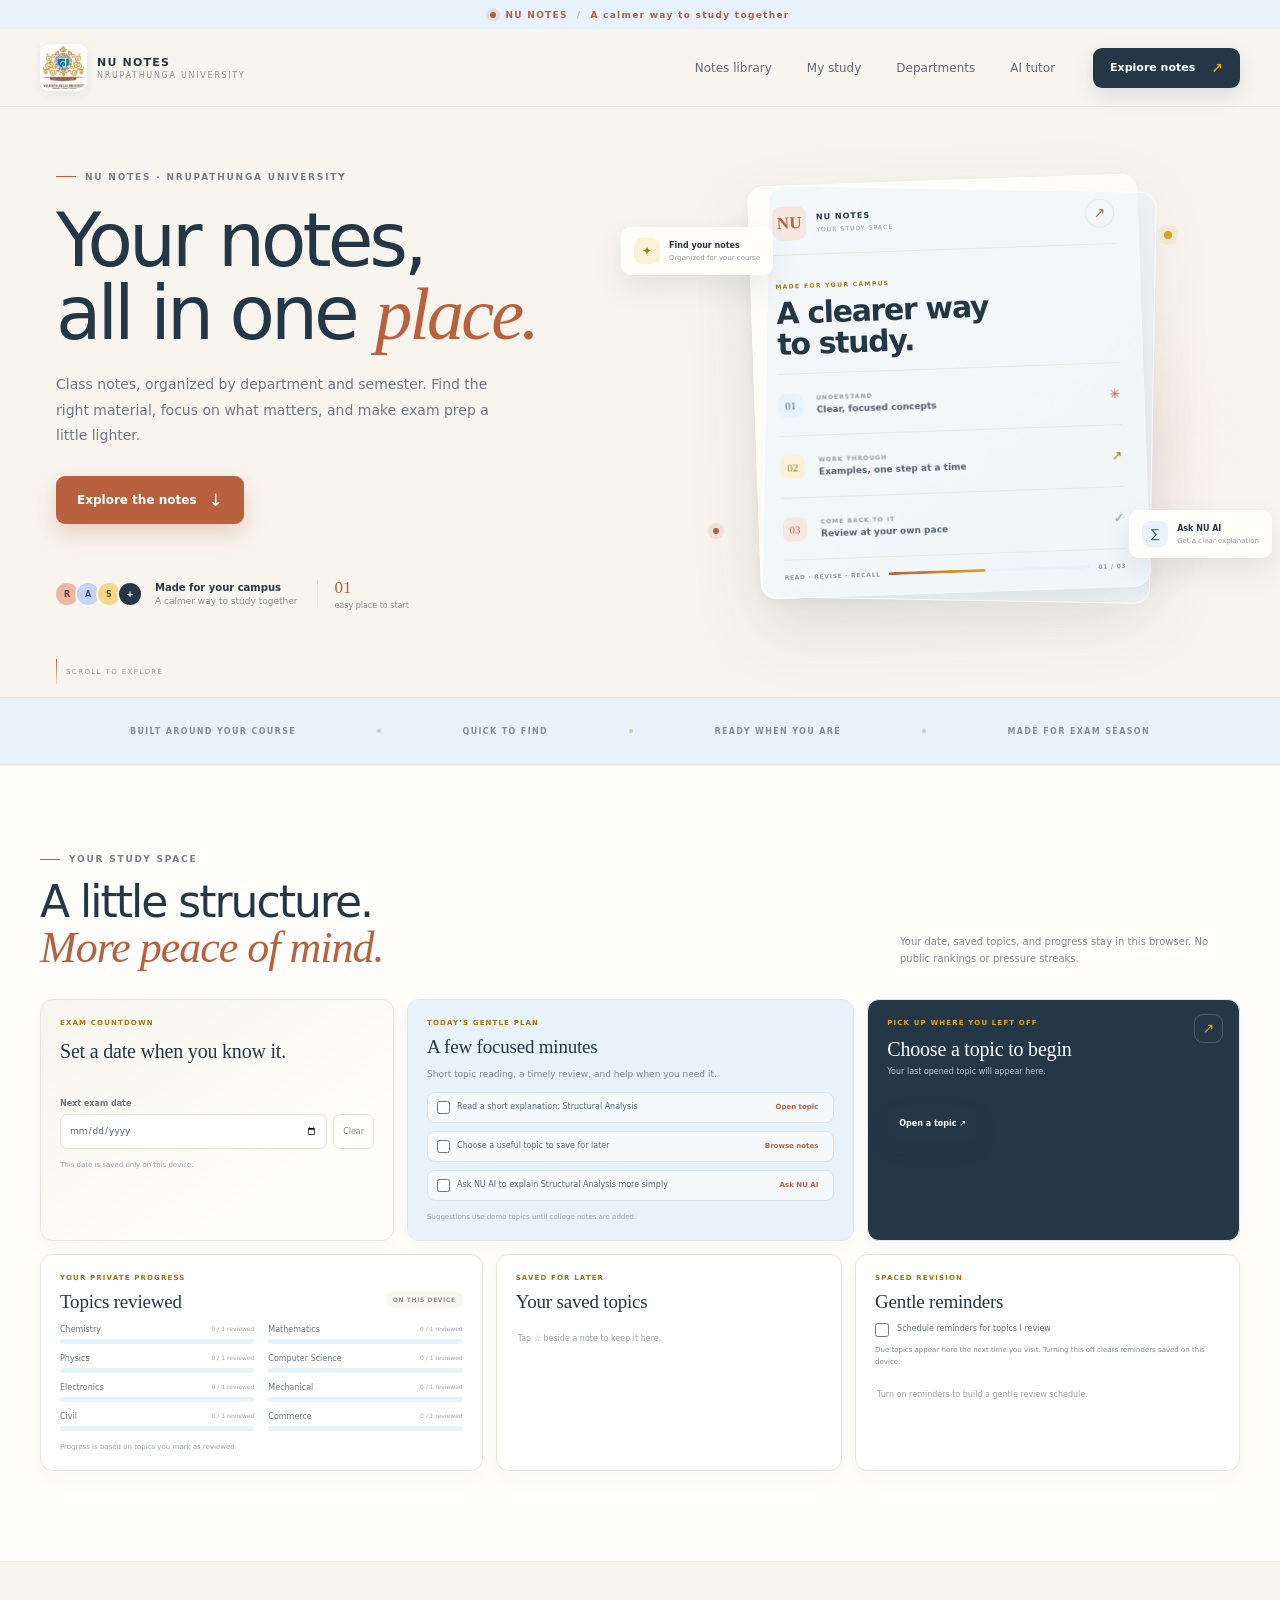
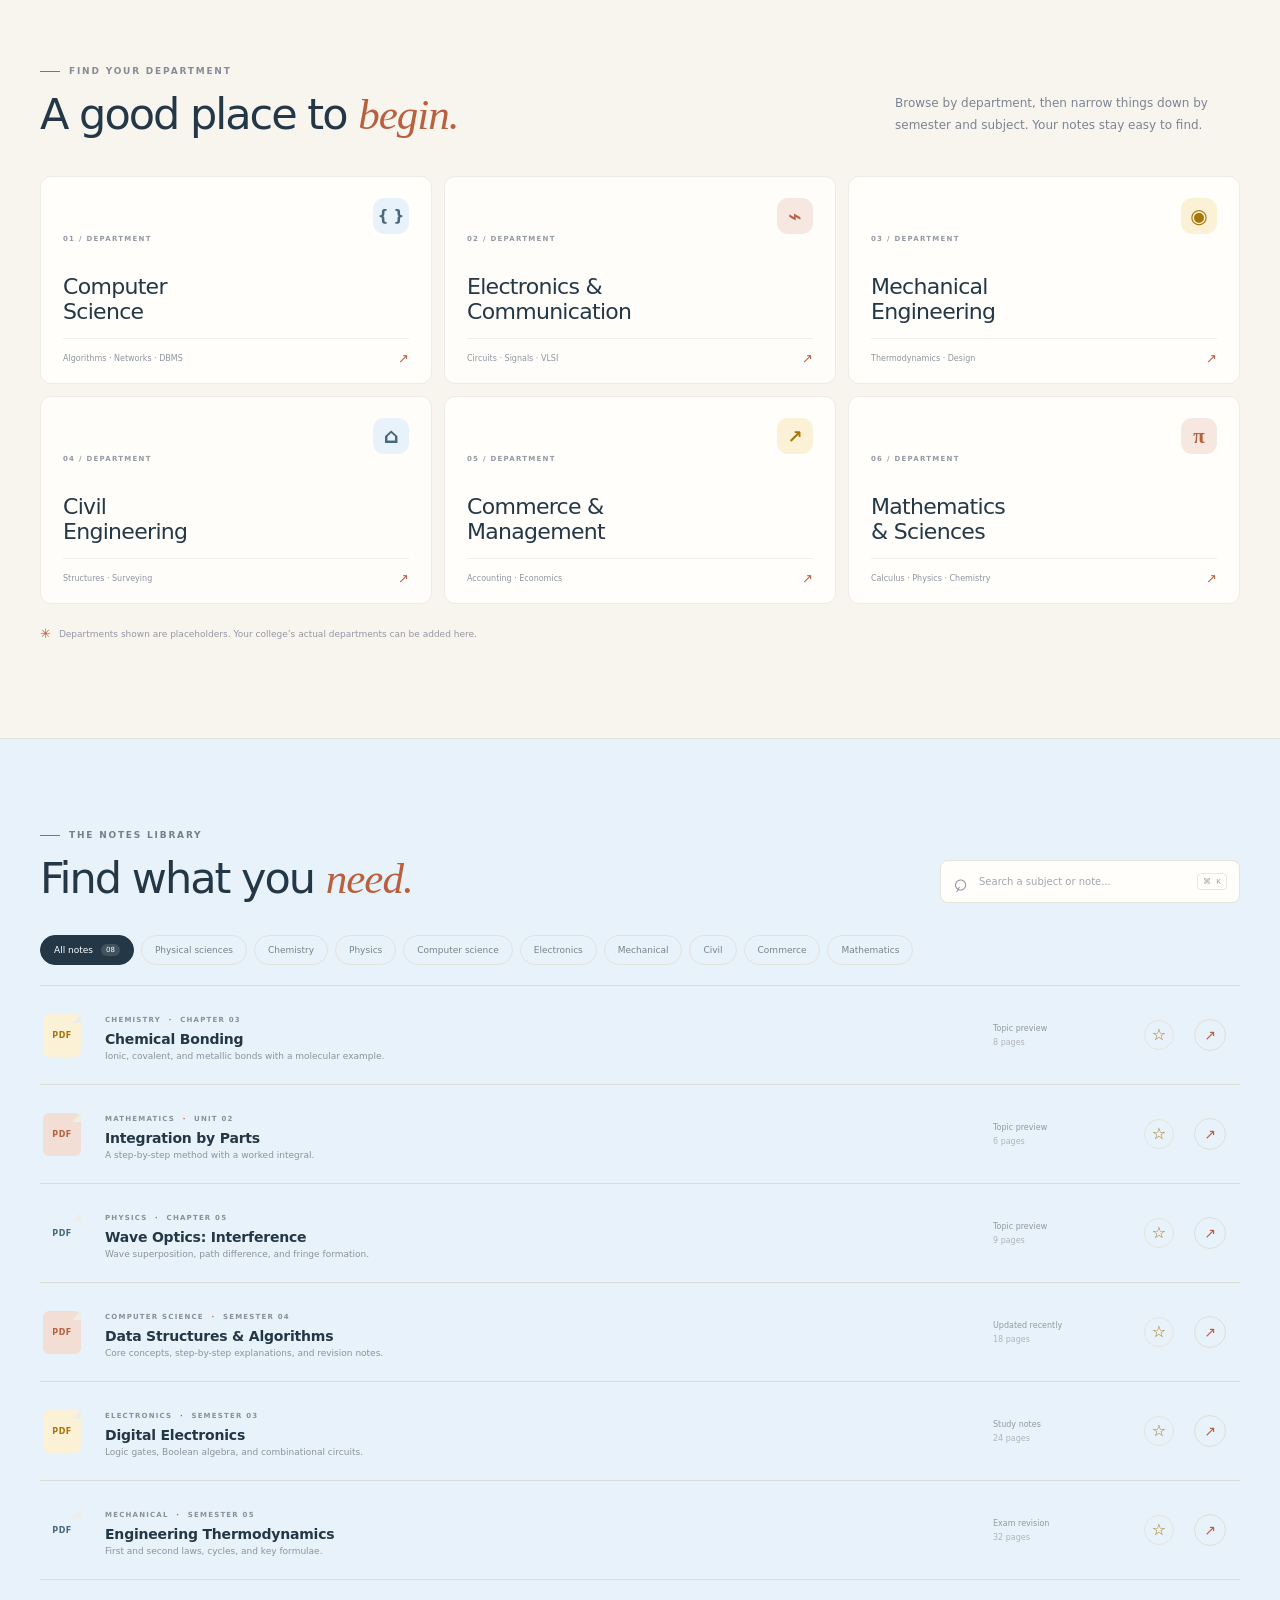
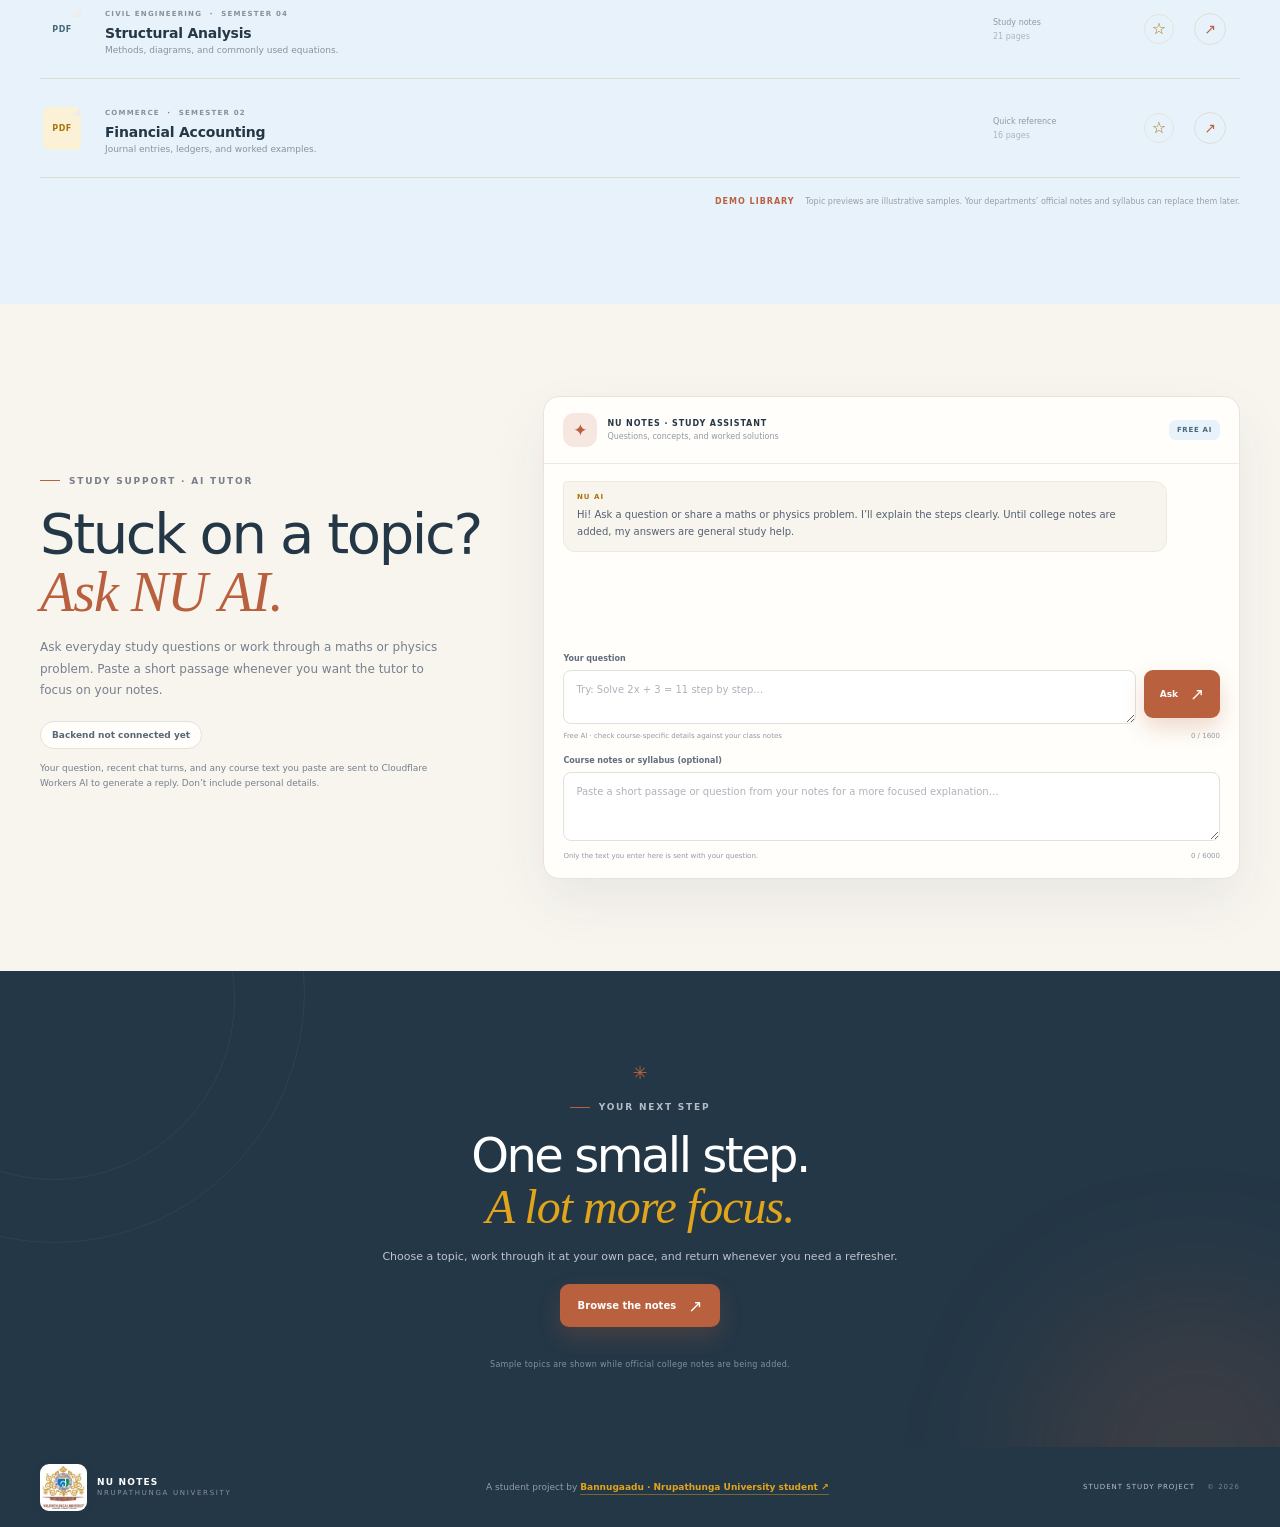
==== commit 9be5e229: "Remove check-ins and improve NU AI Refresh the hero visual and scrolling motion, remove the public U" ====
--- a/nu-notes-free/index.html
+++ b/nu-notes-free/index.html
@@ -3,15 +3,15 @@
   <head>
     <meta charset="utf-8" />
     <meta name="viewport" content="width=device-width, initial-scale=1" />
-    <meta name="theme-color" content="#10192e" />
-    <meta name="description" content="NU Notes is a student notes demo for Nrupathunga University." />
-    <title>NU Notes — Demo</title>
+    <meta name="theme-color" content="#243746" />
+    <meta name="description" content="NU Notes brings study notes, department resources, and a free AI study tutor together for Nrupathunga University students." />
+    <title>NU Notes — Study, clearly</title>
     <link rel="stylesheet" href="styles.css" />
     <script src="app.js" defer></script>
     <script src="study-tools.js" defer></script>
   </head>
   <body>
-    <div class="demo-ribbon"><span class="pulse-dot"></span> DEMO PREVIEW <span class="ribbon-divider">/</span> Sample departments and notes</div>
+    <div class="demo-ribbon"><span class="pulse-dot"></span> NU NOTES <span class="ribbon-divider">/</span> A calmer way to study together</div>
 
     <header class="site-header">
       <a class="brand" href="#top" aria-label="NU Notes home">
@@ -23,11 +23,8 @@
         <a href="#my-study">My study</a>
         <a href="#departments">Departments</a>
         <a href="#ai-tutor">AI tutor</a>
-        <button class="nav-link" id="admin-open" type="button">Admin preview</button>
       </nav>
-      <button class="button button-small button-dark" id="checkin-open" type="button">
-        <span class="button-icon">↗</span> Student check-in
-      </button>
+      <a class="button button-small button-dark header-cta" href="#library">Explore notes <span>↗</span></a>
       <button class="menu-toggle" id="menu-toggle" aria-label="Open navigation" aria-expanded="false" type="button"><span></span><span></span></button>
     </header>
 
@@ -39,7 +36,6 @@
           <p class="hero-description">Class notes, organized by department and semester. Find the right material, focus on what matters, and make exam prep a little lighter.</p>
           <div class="hero-actions">
             <a class="button button-primary" href="#library">Explore the notes <span>↓</span></a>
-            <button class="text-button" id="checkin-open-secondary" type="button"><span class="play-icon">↗</span> Check in with USN</button>
           </div>
           <div class="hero-proof">
             <div class="avatar-stack" aria-hidden="true"><span>R</span><span>A</span><span>S</span><span>+</span></div>
@@ -49,55 +45,26 @@
           </div>
         </div>
 
-        <div class="hero-visual">
+        <div class="hero-visual hero-visual-learning" aria-label="An animated overview of the NU Notes study experience">
           <div class="visual-halo halo-one"></div><div class="visual-halo halo-two"></div>
-          <div class="study-window">
-            <div class="study-window-top">
-              <span class="window-logo"><img src="assets/nrupatunga-logo.jpeg" alt="" /></span>
-              <span class="window-brand"><strong>NU NOTES</strong><small>NRUPATHUNGA UNIVERSITY · TOPIC PREVIEW</small></span>
-              <span class="sample-pill">SAMPLE</span>
+          <div class="orbit orbit-one"></div><div class="orbit orbit-two"></div>
+          <div class="learning-board">
+            <div class="learning-board-top">
+              <span class="learning-brand-mark">NU</span>
+              <span class="learning-brand-copy"><strong>NU NOTES</strong><small>YOUR STUDY SPACE</small></span>
+              <span class="learning-open-mark" aria-hidden="true">↗</span>
             </div>
-            <div class="subject-tabs" role="tablist" aria-label="Choose a sample subject">
-              <button class="subject-tab is-active" type="button" role="tab" aria-selected="true" data-subject="chemistry"><span>Ch</span> Chemistry</button>
-              <button class="subject-tab" type="button" role="tab" aria-selected="false" data-subject="mathematics"><span>∑</span> Mathematics</button>
-              <button class="subject-tab" type="button" role="tab" aria-selected="false" data-subject="physics"><span>Φ</span> Physics</button>
+            <div class="learning-intro"><span>MADE FOR YOUR CAMPUS</span><h2>A clearer way<br />to study.</h2></div>
+            <div class="learning-steps" aria-label="Study flow">
+              <div class="learning-step"><span class="learning-step-number">01</span><div><small>UNDERSTAND</small><strong>Clear, focused concepts</strong></div><span class="learning-step-mark">✳</span></div>
+              <div class="learning-step"><span class="learning-step-number">02</span><div><small>WORK THROUGH</small><strong>Examples, one step at a time</strong></div><span class="learning-step-mark">↗</span></div>
+              <div class="learning-step"><span class="learning-step-number">03</span><div><small>COME BACK TO IT</small><strong>Review at your own pace</strong></div><span class="learning-step-mark">✓</span></div>
             </div>
-            <article class="topic-preview" id="topic-preview">
-              <div class="topic-heading">
-                <span class="topic-kicker" id="topic-kicker">CHEMISTRY <i>·</i> CHAPTER 03</span>
-                <h2 id="topic-title">Chemical Bonding</h2>
-                <p id="topic-summary">How atoms share or transfer electrons to form stable compounds.</p>
-              </div>
-              <div class="topic-diagram-wrap" id="topic-diagram-wrap">
-                <div class="topic-diagram" data-topic-diagram="chemistry">
-                  <svg viewBox="0 0 300 125" role="img" aria-label="Water molecule with two covalent bonds">
-                    <path class="bond-line" d="M105 69 143 59M157 59l38 10" />
-                    <circle class="atom atom-main" cx="150" cy="58" r="25" /><circle class="atom atom-side" cx="95" cy="72" r="16" /><circle class="atom atom-side" cx="205" cy="72" r="16" />
-                    <text class="atom-label atom-label-light" x="150" y="63" text-anchor="middle">O</text><text class="atom-label" x="95" y="76" text-anchor="middle">H</text><text class="atom-label" x="205" y="76" text-anchor="middle">H</text>
-                  </svg>
-                  <div class="diagram-caption"><strong>H₂O</strong><span>POLAR COVALENT BOND</span></div>
-                </div>
-                <div class="topic-diagram" data-topic-diagram="mathematics" hidden>
-                  <div class="equation-card"><span>INTEGRATION BY PARTS</span><strong>∫ u dv = uv − ∫ v du</strong><small>Choose <i>u</i> · differentiate · integrate</small></div>
-                  <svg viewBox="0 0 300 125" role="img" aria-label="A curve illustrating an integral">
-                    <path class="graph-axis" d="M48 95V24M48 95H258"/><path class="graph-curve" d="M55 83C92 81 96 63 126 66S166 84 187 58 222 35 250 30"/><circle class="graph-point" cx="187" cy="58" r="4"/>
-                    <text class="graph-label" x="253" y="111">x</text><text class="graph-label" x="34" y="28">y</text>
-                  </svg>
-                </div>
-                <div class="topic-diagram" data-topic-diagram="physics" hidden>
-                  <svg viewBox="0 0 300 125" role="img" aria-label="Two waves and an interference pattern">
-                    <path class="wave-axis" d="M35 62H265"/><path class="wave-path wave-one" d="M36 62C51 22 66 22 81 62S111 102 126 62 156 22 171 62 201 102 216 62 246 22 261 62"/><path class="wave-path wave-two" d="M36 62C51 22 66 22 81 62S111 102 126 62 156 22 171 62 201 102 216 62 246 22 261 62"/>
-                    <circle class="wave-dot" cx="171" cy="62" r="5"/><text class="graph-label" x="36" y="19">CREST</text><text class="graph-label" x="218" y="111">λ</text>
-                  </svg>
-                  <div class="diagram-caption"><strong>Δx = nλ</strong><span>CONSTRUCTIVE INTERFERENCE</span></div>
-                </div>
-              </div>
-              <div class="topic-bottom-row"><span><small>QUICK CONCEPT</small><strong id="topic-concept">Shared electron pairs create covalent bonds.</strong></span><button class="topic-open-button" id="topic-open" type="button">Open topic <span>↗</span></button></div>
-            </article>
-            <div class="study-window-footer"><span class="live-ring"></span> SAMPLE NOTES · SELECT A SUBJECT</div>
-          </div>
-          <div class="study-float float-top"><span>✦</span><div><strong>TOPIC-BASED NOTES</strong><small>Clear concepts, one page at a time</small></div></div>
-          <div class="study-float float-bottom"><span class="float-page">01</span><div><strong>READ · REVISE · RECALL</strong><small>A focused study flow</small></div></div>
+            <div class="learning-board-footer"><span>READ · REVISE · RECALL</span><span class="learning-progress"><i></i></span><span>01 / 03</span></div>
+          </div>
+          <div class="learning-float learning-float-left"><span class="learning-float-icon">✦</span><span><strong>Find your notes</strong><small>Organized for your course</small></span></div>
+          <div class="learning-float learning-float-right"><span class="learning-float-icon learning-float-icon-blue">∑</span><span><strong>Ask NU AI</strong><small>Get a clear explanation</small></span></div>
+          <div class="learning-orbit-dot dot-one"></div><div class="learning-orbit-dot dot-two"></div>
         </div>
         <div class="hero-scroll"><span class="scroll-line"></span> SCROLL TO EXPLORE</div>
       </section>
@@ -209,19 +176,19 @@
           <div class="ai-copy">
             <div class="eyebrow"><span class="eyebrow-line"></span> STUDY SUPPORT · AI TUTOR</div>
             <h2>Stuck on a topic?<br /><span class="serif-accent">Ask NU AI.</span></h2>
-            <p>Ask for a clear explanation, a worked example, or a quick revision summary. Course-specific answers will be grounded in the notes and syllabus you share.</p>
-            <div class="ai-status" id="ai-status"><span class="status-dot"></span> AI setup in progress</div>
-            <p class="ai-privacy-note">Your question, recent chat turns, and any course text you paste are sent to Cloudflare Workers AI. Your name and USN are not included. Don’t include personal details.</p>
+            <p>Ask everyday study questions or work through a maths or physics problem. Paste a short passage whenever you want the tutor to focus on your notes.</p>
+            <div class="ai-status" id="ai-status"><span class="status-dot"></span> Connecting to the study tutor…</div>
+            <p class="ai-privacy-note">Your question, recent chat turns, and any course text you paste are sent to Cloudflare Workers AI to generate a reply. Don’t include personal details.</p>
           </div>
           <div class="ai-panel">
-            <div class="ai-panel-top"><span class="ai-orb">✦</span><div><strong>NU NOTES · STUDY ASSISTANT</strong><small>Clear, step-by-step explanations</small></div><span class="ai-panel-badge">AI</span></div>
+            <div class="ai-panel-top"><span class="ai-orb">✦</span><div><strong>NU NOTES · STUDY ASSISTANT</strong><small>Questions, concepts, and worked solutions</small></div><span class="ai-panel-badge">FREE AI</span></div>
             <div class="ai-messages" id="ai-messages" role="log" aria-live="polite" aria-relevant="additions">
-              <div class="ai-message ai-message-assistant" data-ai-intro="true"><span class="ai-message-label">NU AI</span><p>Hi! Ask me to explain a concept or work through a problem. Your college notes haven’t been added yet, so I can only give general explanations for now.</p></div>
+              <div class="ai-message ai-message-assistant" data-ai-intro="true"><span class="ai-message-label">NU AI</span><p>Hi! Ask a question or share a maths or physics problem. I’ll explain the steps clearly. Until college notes are added, my answers are general study help.</p></div>
             </div>
             <form class="ai-form" id="ai-form">
               <label for="ai-question">Your question</label>
-              <div class="ai-composer"><textarea id="ai-question" name="question" rows="2" maxlength="1600" placeholder="Ask about a topic, formula, or problem…" required></textarea><button class="button button-primary ai-send" type="submit" aria-label="Send question">Ask <span>↗</span></button></div>
-              <div class="ai-form-foot"><span>Free AI daily limit · answers may need checking against your course material</span><span id="ai-character-count">0 / 1600</span></div>
+              <div class="ai-composer"><textarea id="ai-question" name="question" rows="2" maxlength="1600" placeholder="Try: Solve 2x + 3 = 11 step by step…" required></textarea><button class="button button-primary ai-send" type="submit" aria-label="Send question">Ask <span>↗</span></button></div>
+              <div class="ai-form-foot"><span>Free AI · check course-specific details against your class notes</span><span id="ai-character-count">0 / 1600</span></div>
               <label class="ai-material-label" for="ai-material">Course notes or syllabus (optional)</label>
               <textarea class="ai-material" id="ai-material" name="material" rows="3" maxlength="6000" placeholder="Paste a short passage or question from your notes for a more focused explanation…"></textarea>
               <div class="ai-form-foot ai-material-foot"><span>Only the text you enter here is sent with your question.</span><span id="ai-material-count">0 / 6000</span></div>
@@ -234,48 +201,14 @@
         <div class="closing-orb"></div><div class="section-shell closing-inner">
           <div class="closing-star">✳</div><div class="eyebrow"><span class="eyebrow-line"></span> YOUR NEXT STEP</div>
           <h2>One small step.<br /><span class="serif-accent">A lot more focus.</span></h2>
-          <p>Check in with your USN and get straight to the notes you need.</p>
-          <button class="button button-primary button-light" id="checkin-open-bottom" type="button">Student check-in <span>↗</span></button>
-          <div class="closing-footnote">A demo experience with placeholder content</div>
+          <p>Choose a topic, work through it at your own pace, and return whenever you need a refresher.</p>
+          <a class="button button-primary button-light" href="#library">Browse the notes <span>↗</span></a>
+          <div class="closing-footnote">Sample topics are shown while official college notes are being added.</div>
         </div>
       </section>
     </main>
 
-    <footer class="site-footer"><a class="brand footer-brand" href="#top"><span class="brand-mark brand-logo"><img src="assets/nrupatunga-logo.jpeg" alt="" /></span><span class="brand-copy"><strong>NU NOTES</strong><small>NRUPATHUNGA UNIVERSITY</small></span></a><span class="footer-center">A student project by <a href="https://www.instagram.com/bannuugaadu.ae/?utm_source=ig_web_button_share_sheet&amp;dlrf=ZDNlZDc0MzIxNw==" target="_blank" rel="noopener noreferrer">Bannugaadu · Nrupathunga University student ↗</a></span><span class="footer-right">DEMO PREVIEW <span>© 2026</span></span></footer>
-
-    <div class="modal-backdrop" id="checkin-modal" hidden>
-      <section class="modal-card checkin-card" role="dialog" aria-modal="true" aria-labelledby="checkin-title">
-        <button class="modal-close" data-close type="button" aria-label="Close">×</button>
-        <div class="modal-mark modal-logo"><img src="assets/nrupatunga-logo.jpeg" alt="" /></div><div class="eyebrow"><span class="eyebrow-line"></span> STUDENT CHECK-IN</div>
-        <h2 id="checkin-title">Welcome to your<br /><span class="serif-accent">study space.</span></h2>
-        <p class="modal-copy">Enter your name and USN to record a study portal check-in.</p>
-        <form id="checkin-form">
-          <label for="student-name">Your name</label><input id="student-name" name="name" autocomplete="name" placeholder="e.g. Ananya Rao" required maxlength="80" />
-          <label for="student-usn">USN</label><input id="student-usn" name="usn" autocomplete="off" placeholder="e.g. 1AB23CS001" required maxlength="24" />
-          <label class="consent-label"><input id="checkin-consent" name="consent" type="checkbox" required /> <span>I agree to send my name and USN to Supabase, the NU Notes database, to count check-ins. This does not verify my identity.</span></label>
-          <button class="button button-primary form-submit" type="submit">Continue to notes <span>↗</span></button>
-        </form>
-        <p class="privacy-note"><span>ⓘ</span> Use your own details. Anyone can enter a USN, so this records check-ins rather than verified logins.</p>
-      </section>
-    </div>
-
-    <div class="modal-backdrop" id="admin-modal" hidden>
-      <section class="modal-card admin-card" role="dialog" aria-modal="true" aria-labelledby="admin-title">
-        <button class="modal-close" data-close type="button" aria-label="Close">×</button>
-        <div class="admin-header"><div><div class="eyebrow"><span class="eyebrow-line"></span> STAFF ACCESS</div><h2 id="admin-title">Student <span class="serif-accent">check-ins.</span></h2></div><span class="demo-badge">PRIVATE VIEW</span></div>
-        <p class="admin-description">Enter the private staff access code to view saved check-in counts. Students don’t need this code to use the notes.</p>
-        <form id="admin-form" class="admin-access-form">
-          <label for="admin-access-code">Staff access code</label>
-          <div class="admin-access-row"><input id="admin-access-code" type="password" autocomplete="current-password" maxlength="200" required placeholder="Enter staff code" /><button class="button button-dark" type="submit">Load counts <span>↗</span></button></div>
-        </form>
-        <p class="admin-status" id="admin-status" role="status">Counts are visible only after staff verification.</p>
-        <div id="admin-results" hidden>
-          <div class="admin-summary"><span class="summary-icon">↗</span><div><strong id="total-logins">0</strong><small>saved check-ins</small></div><div class="summary-side"><strong id="unique-students">0</strong><small>unique USNs</small></div></div>
-          <div class="table-wrap"><table><thead><tr><th>STUDENT</th><th>USN</th><th>CHECK-INS</th><th>LAST SEEN</th></tr></thead><tbody id="admin-table-body"></tbody></table></div>
-        </div>
-        <p class="admin-footnote">Check-ins are not identity-verified. Don’t share this staff access code. Only the name, USN, count, and latest check-in time are stored for this view.</p>
-      </section>
-    </div>
+    <footer class="site-footer"><a class="brand footer-brand" href="#top"><span class="brand-mark brand-logo"><img src="assets/nrupatunga-logo.jpeg" alt="" /></span><span class="brand-copy"><strong>NU NOTES</strong><small>NRUPATHUNGA UNIVERSITY</small></span></a><span class="footer-center">A student project by <a href="https://www.instagram.com/bannuugaadu.ae/?utm_source=ig_web_button_share_sheet&amp;dlrf=ZDNlZDc0MzIxNw==" target="_blank" rel="noopener noreferrer">Bannugaadu · Nrupathunga University student ↗</a></span><span class="footer-right">STUDENT STUDY PROJECT <span>© 2026</span></span></footer>
 
     <div class="modal-backdrop note-preview-backdrop" id="note-preview-modal" hidden>
       <section class="note-reader-card" role="dialog" aria-modal="true" aria-labelledby="reader-title">
--- a/nu-notes-free/styles.css
+++ b/nu-notes-free/styles.css
@@ -223,3 +223,39 @@
 @keyframes draw-curve{from{stroke-dashoffset:360;opacity:.25}to{stroke-dashoffset:0;opacity:1}}
 @media(max-width:900px){.study-window{width:min(100%,390px)}.float-top{right:-19px}.float-bottom{left:-18px}}
 @media(max-width:650px){.hero-visual{height:340px;transform:scale(.84);transform-origin:top center;margin:-4px -28px -10px}.study-window{width:408px;max-width:100%;padding:13px 14px 9px;transform:none}.study-window-top{padding-bottom:10px}.window-logo{width:31px;height:31px}.window-brand strong{font-size:7px}.window-brand small{font-size:6px}.sample-pill{font-size:5px;padding:5px 7px}.subject-tabs{padding:9px 0 8px;gap:3px}.subject-tab{font-size:7px;padding:6px 3px;gap:4px}.subject-tab span{width:17px;height:17px;font-size:7px}.topic-preview{padding-top:11px}.topic-heading h2{font-size:20px;margin:6px 0 4px}.topic-heading p{font-size:8px}.topic-diagram-wrap{height:120px;margin:9px 0 8px}.topic-diagram svg{height:88px}.topic-diagram[data-topic-diagram="mathematics"]{padding:3px 9px}.equation-card{gap:6px}.equation-card strong{font-size:14px}.equation-card small{font-size:6px}.topic-bottom-row{padding-top:8px}.topic-bottom-row strong{font-size:7px;max-width:170px}.topic-open-button{padding:7px 8px;font-size:6px}.study-window-footer{padding-top:8px;font-size:5px}.study-float{padding:7px 8px;gap:6px}.study-float>span:first-child{width:19px;height:19px;font-size:10px}.study-float strong{font-size:6px}.study-float small{font-size:6px}.float-top{top:12px;right:-5px}.float-bottom{bottom:3px;left:-2px}.note-reader-card{padding:17px 15px 17px;border-radius:12px}.reader-topbar{padding-right:24px;padding-bottom:11px}.reader-logo{width:32px;height:32px}.reader-brand strong{font-size:7px}.reader-brand small{font-size:6px}.reader-sample-badge{font-size:5px;padding:5px 6px}.reader-progress{margin-bottom:13px}.reader-layout{grid-template-columns:1fr;min-height:0}.reader-sidebar{display:none}.reader-page{padding:3px 0 0}.reader-page h2{font-size:26px}.reader-intro{font-size:9px}.reader-diagram{min-height:135px}.reader-topic-diagram{height:120px}.reader-topic-diagram svg{height:110px}.reader-page-footer{font-size:5px}}
+
+/* NU Notes study canvas: topic-neutral, softly animated, and responsive */
+.header-cta{color:#fff;text-decoration:none}
+.header-cta span{margin-left:4px;color:#E0A51A;font-size:14px}
+.hero-visual.hero-visual-learning{height:490px;overflow:visible;isolation:isolate}
+.learning-board{position:relative;z-index:2;width:min(100%,390px);min-height:388px;padding:20px 23px 17px;border:1px solid #fff;border-radius:16px;background:linear-gradient(145deg,#fffefa,#fbfaf6);box-shadow:0 30px 70px #24374620,0 5px 15px #2437460d;transform:rotate(-2deg);animation:learning-board-float 8s ease-in-out infinite}
+.learning-board:before{position:absolute;z-index:-1;content:"";inset:8px -10px -9px 10px;border:1px solid #ffffffb3;border-radius:inherit;background:#E8F2FA85;transform:rotate(3deg)}
+.learning-board-top{display:flex;align-items:center;gap:10px;padding:0 0 14px;border-bottom:1px solid #ebe9e2}
+.learning-brand-mark{display:grid;place-items:center;width:34px;height:34px;border-radius:9px;background:#F6E8E1;color:#B9603F;font-family:var(--font-serif);font-size:17px;font-weight:700}
+.learning-brand-copy{display:flex;flex-direction:column;gap:4px}.learning-brand-copy strong{color:#243746;font-size:8px;letter-spacing:1px}.learning-brand-copy small{color:#959ba3;font-size:6px;letter-spacing:1.1px}
+.learning-open-mark{display:grid;place-items:center;width:29px;height:29px;margin-left:auto;border:1px solid #ebe9e2;border-radius:50%;color:#B9603F;font-size:14px}
+.learning-intro{padding:20px 1px 14px}.learning-intro>span{color:#A87508;font-size:6px;font-weight:700;letter-spacing:1.35px}.learning-intro h2{margin:7px 0 0;color:#243746;font-size:30px;line-height:1.02;letter-spacing:-1.35px;font-weight:600}
+.learning-steps{display:flex;flex-direction:column;border-top:1px solid #ebe9e2}
+.learning-step{display:grid;grid-template-columns:28px minmax(0,1fr) 22px;align-items:center;gap:10px;min-height:62px;border-bottom:1px solid #ebe9e2;animation:learning-step-enter .65s cubic-bezier(.2,.7,.25,1) both}
+.learning-step:nth-child(2){animation-delay:.16s}.learning-step:nth-child(3){animation-delay:.32s}
+.learning-step-number{display:grid;place-items:center;width:24px;height:24px;border-radius:7px;background:#E8F2FA;color:#47677A;font-family:var(--font-serif);font-size:11px}
+.learning-step:nth-child(2) .learning-step-number{background:#FBF1D7;color:#A87508}.learning-step:nth-child(3) .learning-step-number{background:#F6E8E1;color:#B9603F}
+.learning-step>div{display:flex;flex-direction:column;gap:4px;min-width:0}.learning-step small{color:#9299a4;font-size:6px;font-weight:700;letter-spacing:1px}.learning-step strong{color:#536171;font-size:9px;font-weight:600}.learning-step-mark{justify-self:end;color:#B9603F;font-size:13px}.learning-step:nth-child(2) .learning-step-mark{color:#A87508}.learning-step:nth-child(3) .learning-step-mark{color:#719883}
+.learning-board-footer{display:flex;align-items:center;gap:8px;padding-top:13px;color:#9299a4;font-size:6px;font-weight:700;letter-spacing:.7px}.learning-progress{height:3px;flex:1;border-radius:5px;background:#E8F2FA;overflow:hidden}.learning-progress i{display:block;width:48%;height:100%;border-radius:inherit;background:linear-gradient(90deg,#B9603F,#E0A51A);animation:progress-breathe 3.5s ease-in-out infinite alternate}
+.learning-float{position:absolute;z-index:4;display:flex;align-items:center;gap:9px;padding:10px 12px;border:1px solid #ffffff;border-radius:10px;background:#fffefa;box-shadow:0 13px 30px #24374618;animation:learning-chip-float 6s ease-in-out infinite}.learning-float>span:last-child{display:flex;flex-direction:column;gap:4px}.learning-float strong{color:#243746;font-size:8px}.learning-float small{color:#9299a4;font-size:7px}.learning-float-icon{display:grid!important;place-items:center;width:26px;height:26px;border-radius:8px;background:#FBF1D7;color:#A87508;font-size:12px}.learning-float-icon-blue{background:#E8F2FA;color:#47677A}.learning-float-left{top:85px;left:-37px}.learning-float-right{right:-32px;bottom:74px;animation-delay:-2.5s}
+.learning-orbit-dot{position:absolute;z-index:1;width:8px;height:8px;border-radius:50%;background:#E0A51A;box-shadow:0 0 0 6px #E0A51A1c;animation:dot-drift 5s ease-in-out infinite}.dot-one{top:89px;right:68px}.dot-two{left:55px;bottom:98px;width:6px;height:6px;background:#B9603F;box-shadow:0 0 0 5px #B9603F1b;animation-delay:-1.7s}
+@keyframes learning-board-float{0%,100%{transform:rotate(-2deg) translateY(0)}50%{transform:rotate(-.8deg) translateY(-7px)}}
+@keyframes learning-chip-float{0%,100%{transform:translateY(0)}50%{transform:translateY(-7px)}}
+@keyframes learning-step-enter{from{opacity:0;transform:translateX(10px)}to{opacity:1;transform:translateX(0)}}
+@keyframes progress-breathe{from{width:36%}to{width:73%}}
+@keyframes dot-drift{0%,100%{transform:translateY(0) scale(1)}50%{transform:translateY(-9px) scale(.85)}}
+.scroll-reveal{opacity:0;transform:translateY(17px);transition:opacity .65s ease,transform .65s cubic-bezier(.2,.7,.25,1)}
+.scroll-reveal.is-revealed{opacity:1;transform:translateY(0)}
+.department-card.scroll-reveal:nth-child(3n+2),.note-row.scroll-reveal:nth-child(3n+2){transition-delay:.07s}
+.department-card.scroll-reveal:nth-child(3n+3),.note-row.scroll-reveal:nth-child(3n+3){transition-delay:.13s}
+.ai-message-content p{margin:0;color:#536171;font-size:10px;line-height:1.75;white-space:normal;overflow-wrap:anywhere}
+.ai-message-content p+p{margin-top:8px}.ai-message-content ul{margin:4px 0 0;padding-left:17px;color:#536171;font-size:10px;line-height:1.75}.ai-message-content li+li{margin-top:4px}.ai-answer-heading{display:block;margin:1px 0 6px;color:#243746;font-size:10px}.ai-message-content strong{color:#354b5b}.ai-message-content code{padding:1px 4px;border-radius:4px;background:#ebe8e0;color:#9D4D34;font-size:.95em}
+@media(max-width:1050px){.main-nav{gap:22px;margin-right:20px}.hero-visual.hero-visual-learning{height:455px}.learning-board{width:min(100%,370px)}.learning-float-left{left:-18px}.learning-float-right{right:-17px}}
+@media(max-width:650px){.header-cta{display:none}.hero-visual.hero-visual-learning{height:385px;transform:none;margin:4px -12px -3px}.learning-board{width:min(100%,370px);min-height:350px;padding:16px 18px 14px;transform:none;animation-name:learning-board-float-mobile}.learning-intro{padding:16px 1px 11px}.learning-intro h2{font-size:27px}.learning-step{min-height:57px;grid-template-columns:26px minmax(0,1fr) 19px;gap:8px}.learning-step strong{font-size:8px}.learning-board-footer{font-size:5px}.learning-float{padding:8px 9px;gap:7px}.learning-float strong{font-size:7px}.learning-float small{font-size:6px}.learning-float-icon{width:22px;height:22px}.learning-float-left{top:48px;left:-3px}.learning-float-right{right:-3px;bottom:29px}.dot-one{top:45px;right:45px}.dot-two{left:28px;bottom:41px}}
+@keyframes learning-board-float-mobile{0%,100%{transform:translateY(0)}50%{transform:translateY(-5px)}}
+@media(prefers-reduced-motion:reduce){.scroll-reveal,.scroll-reveal.is-revealed{opacity:1;transform:none;transition:none}.learning-board,.learning-step,.learning-float,.learning-orbit-dot,.learning-progress i{animation:none!important}}
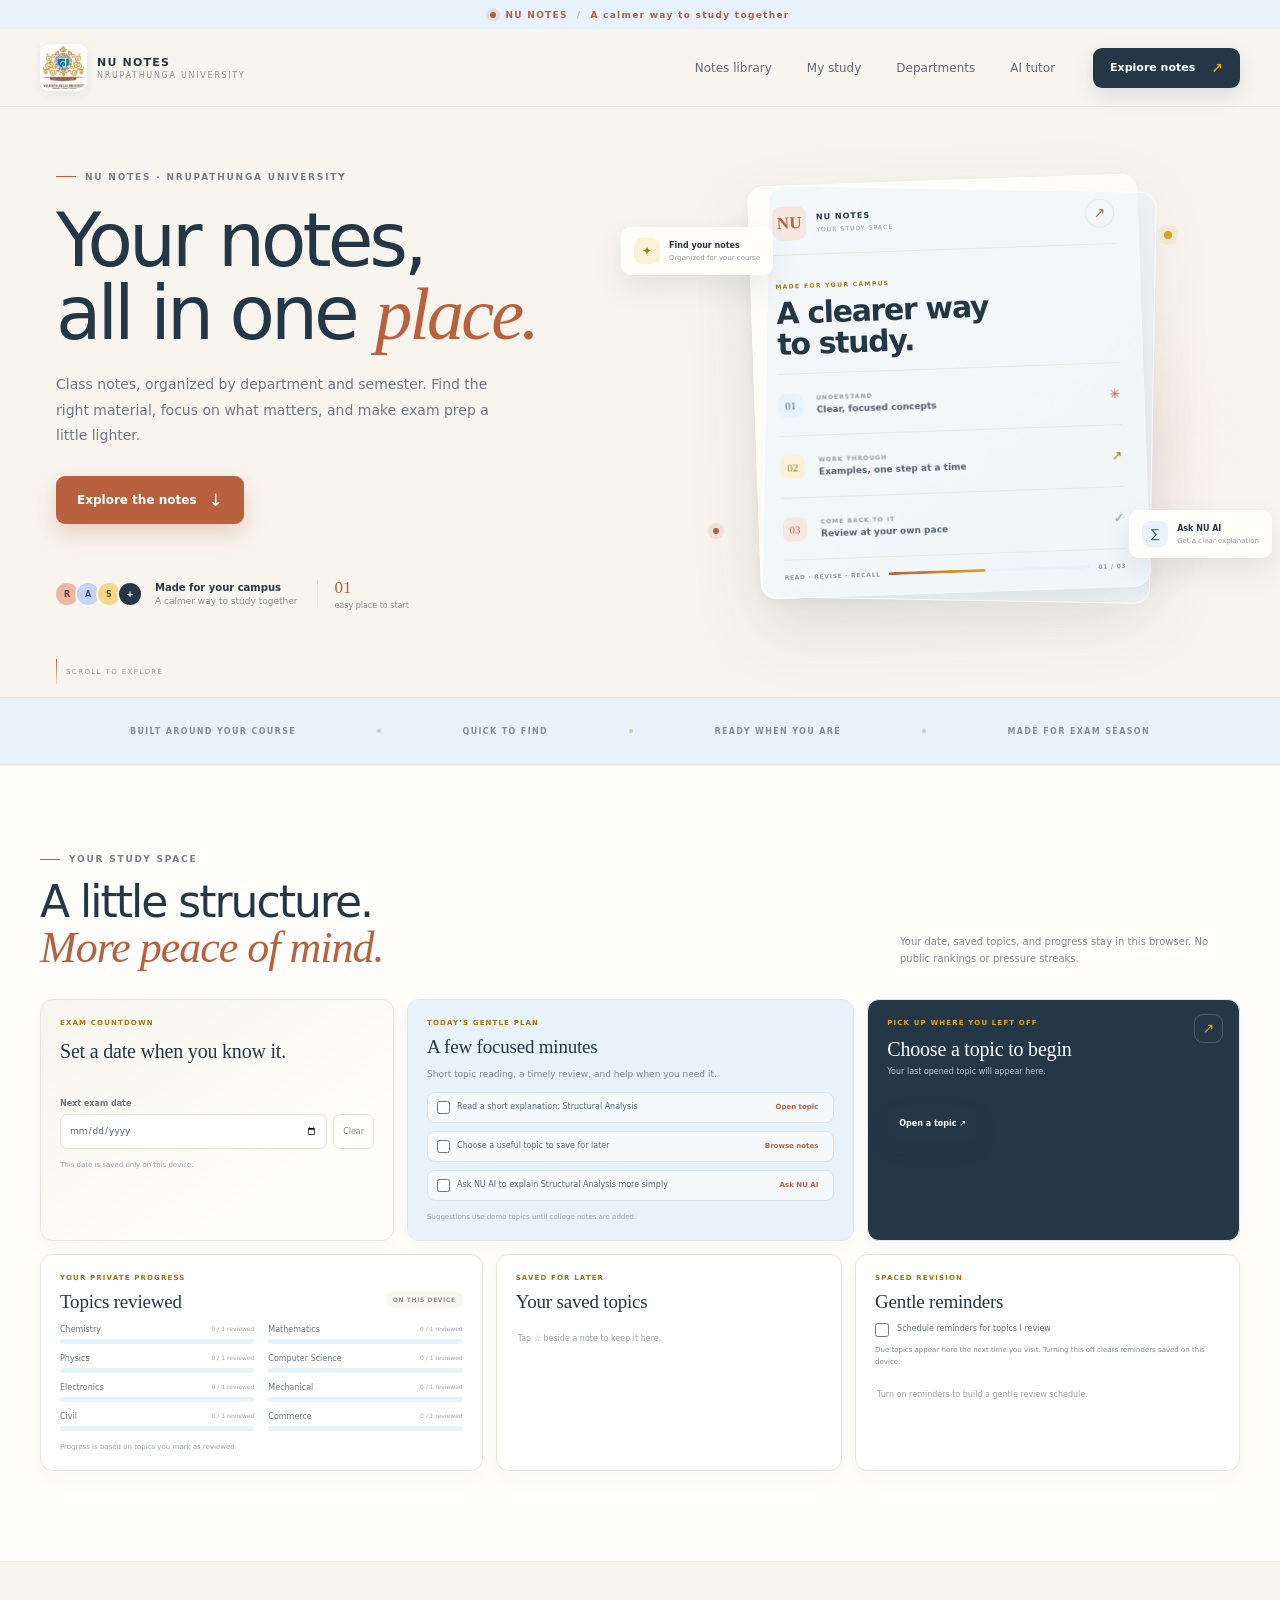
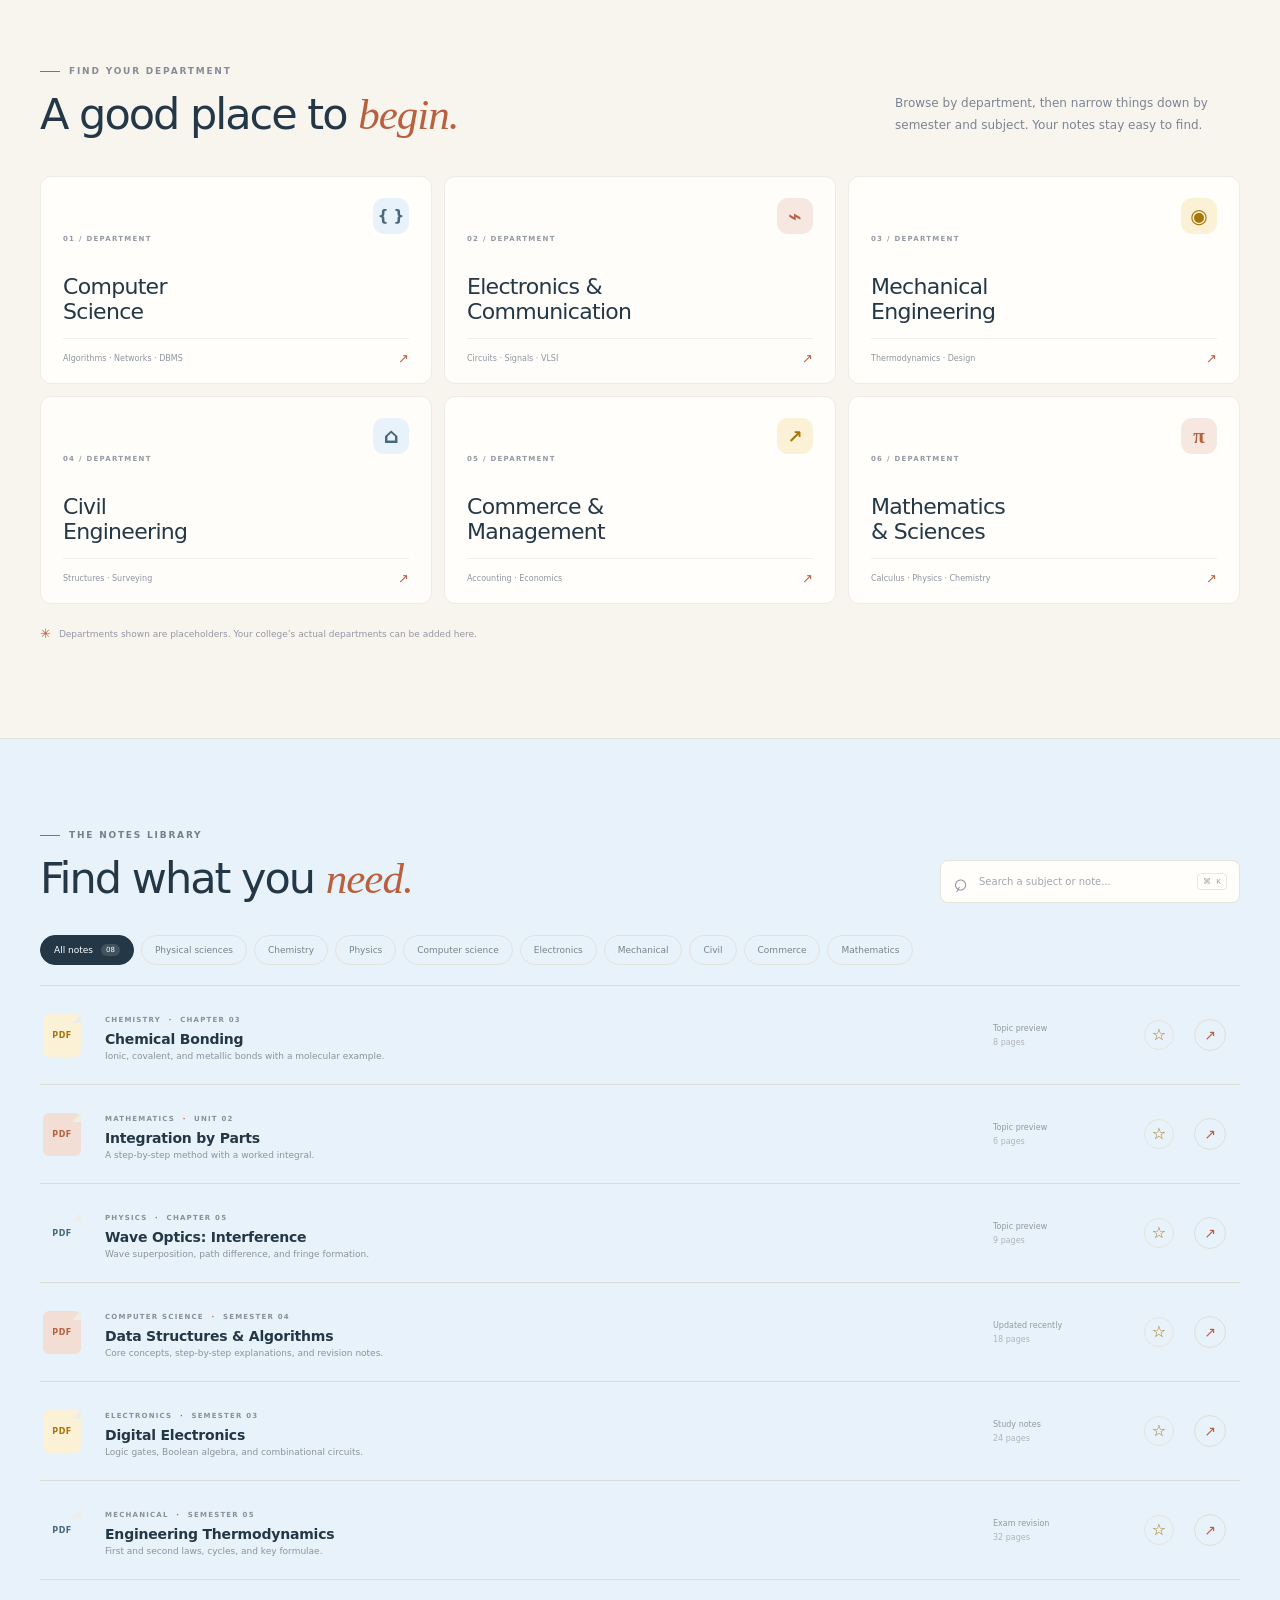
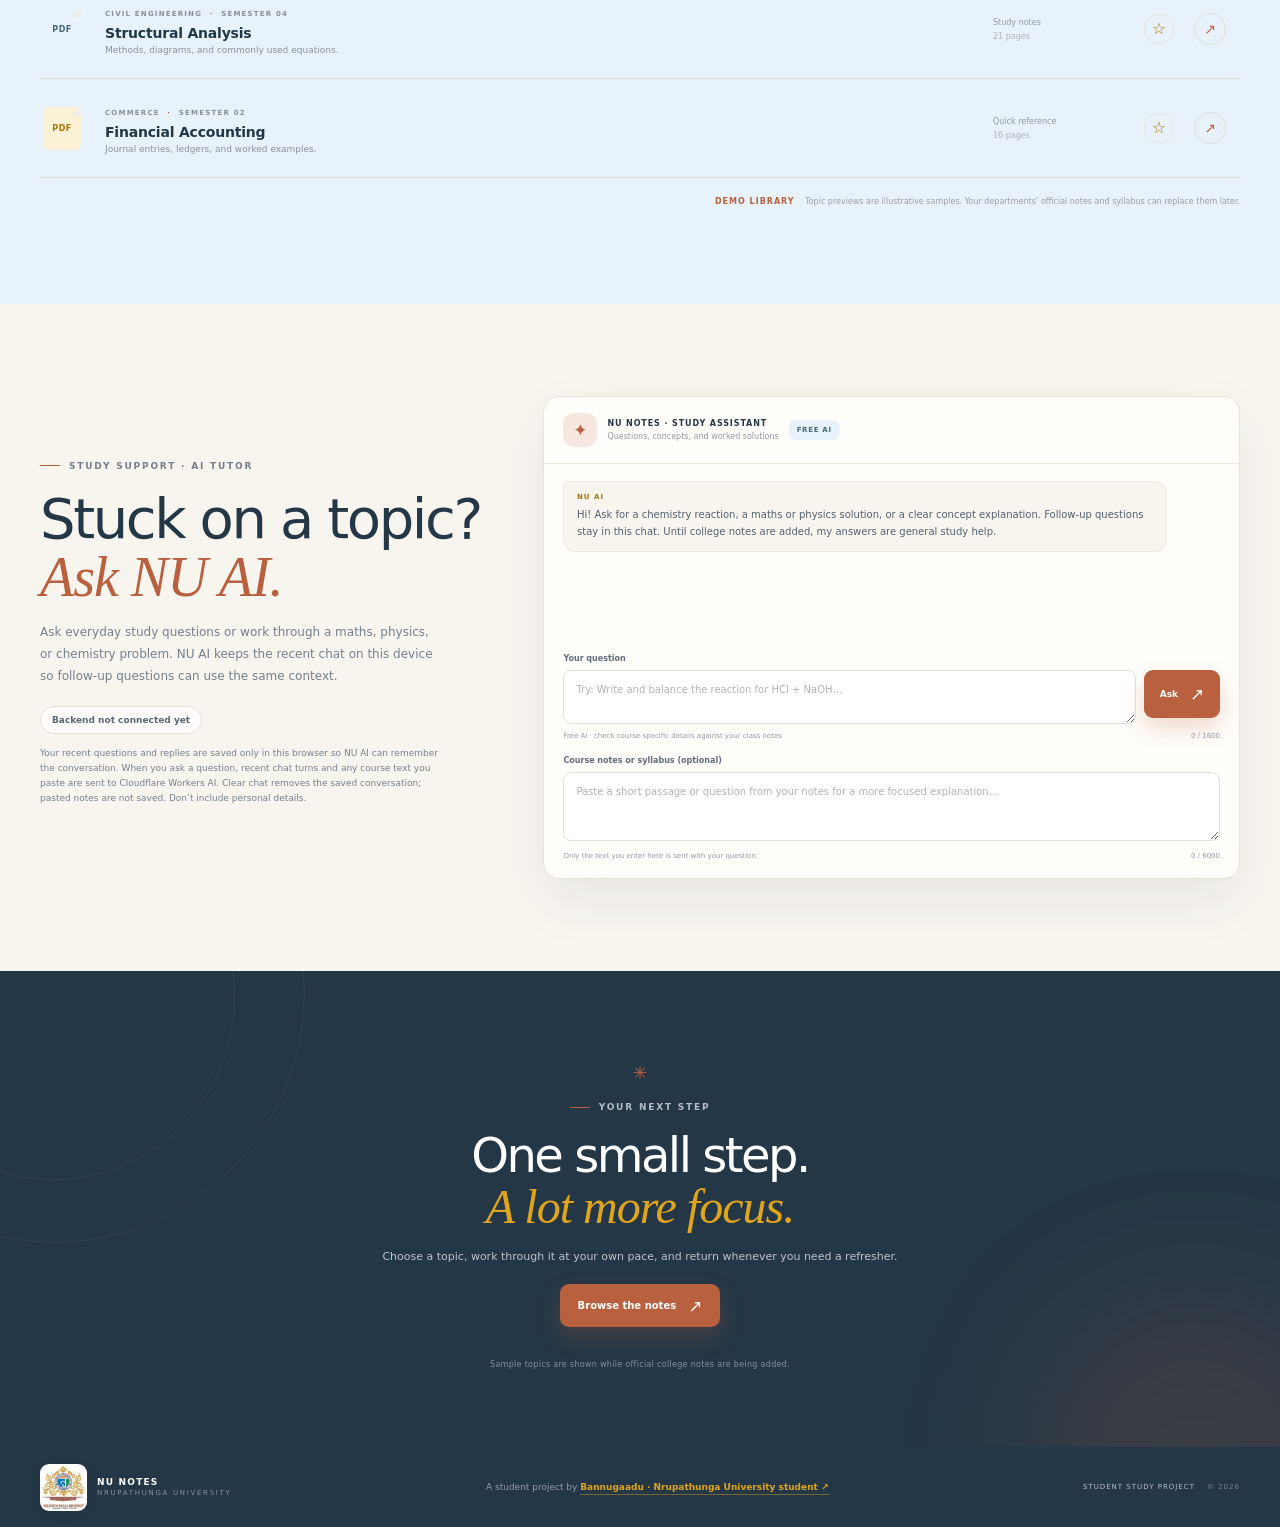
==== commit 1585ca67: "Improve NU AI context and render chemistry structures" ====
--- a/nu-notes-free/index.html
+++ b/nu-notes-free/index.html
@@ -176,18 +176,18 @@
           <div class="ai-copy">
             <div class="eyebrow"><span class="eyebrow-line"></span> STUDY SUPPORT · AI TUTOR</div>
             <h2>Stuck on a topic?<br /><span class="serif-accent">Ask NU AI.</span></h2>
-            <p>Ask everyday study questions or work through a maths or physics problem. Paste a short passage whenever you want the tutor to focus on your notes.</p>
+            <p>Ask everyday study questions or work through a maths, physics, or chemistry problem. NU AI keeps the recent chat on this device so follow-up questions can use the same context.</p>
             <div class="ai-status" id="ai-status"><span class="status-dot"></span> Connecting to the study tutor…</div>
-            <p class="ai-privacy-note">Your question, recent chat turns, and any course text you paste are sent to Cloudflare Workers AI to generate a reply. Don’t include personal details.</p>
+            <p class="ai-privacy-note">Your recent questions and replies are saved only in this browser so NU AI can remember the conversation. When you ask a question, recent chat turns and any course text you paste are sent to Cloudflare Workers AI. Clear chat removes the saved conversation; pasted notes are not saved. Don’t include personal details.</p>
           </div>
           <div class="ai-panel">
-            <div class="ai-panel-top"><span class="ai-orb">✦</span><div><strong>NU NOTES · STUDY ASSISTANT</strong><small>Questions, concepts, and worked solutions</small></div><span class="ai-panel-badge">FREE AI</span></div>
+            <div class="ai-panel-top"><span class="ai-orb">✦</span><div><strong>NU NOTES · STUDY ASSISTANT</strong><small>Questions, concepts, and worked solutions</small></div><button class="ai-clear-chat" id="ai-clear" type="button" hidden>Clear chat</button><span class="ai-panel-badge">FREE AI</span></div>
             <div class="ai-messages" id="ai-messages" role="log" aria-live="polite" aria-relevant="additions">
-              <div class="ai-message ai-message-assistant" data-ai-intro="true"><span class="ai-message-label">NU AI</span><p>Hi! Ask a question or share a maths or physics problem. I’ll explain the steps clearly. Until college notes are added, my answers are general study help.</p></div>
+              <div class="ai-message ai-message-assistant" data-ai-intro="true"><span class="ai-message-label">NU AI</span><p>Hi! Ask for a chemistry reaction, a maths or physics solution, or a clear concept explanation. Follow-up questions stay in this chat. Until college notes are added, my answers are general study help.</p></div>
             </div>
             <form class="ai-form" id="ai-form">
               <label for="ai-question">Your question</label>
-              <div class="ai-composer"><textarea id="ai-question" name="question" rows="2" maxlength="1600" placeholder="Try: Solve 2x + 3 = 11 step by step…" required></textarea><button class="button button-primary ai-send" type="submit" aria-label="Send question">Ask <span>↗</span></button></div>
+              <div class="ai-composer"><textarea id="ai-question" name="question" rows="2" maxlength="1600" placeholder="Try: Write and balance the reaction for HCl + NaOH…" required></textarea><button class="button button-primary ai-send" type="submit" aria-label="Send question">Ask <span>↗</span></button></div>
               <div class="ai-form-foot"><span>Free AI · check course-specific details against your class notes</span><span id="ai-character-count">0 / 1600</span></div>
               <label class="ai-material-label" for="ai-material">Course notes or syllabus (optional)</label>
               <textarea class="ai-material" id="ai-material" name="material" rows="3" maxlength="6000" placeholder="Paste a short passage or question from your notes for a more focused explanation…"></textarea>
--- a/nu-notes-free/styles.css
+++ b/nu-notes-free/styles.css
@@ -54,12 +54,26 @@
 .ai-orb{display:grid;place-items:center;width:34px;height:34px;border-radius:11px;background:#F6E8E1;color:#B9603F;font-size:17px}
 .ai-panel-top>div{display:flex;flex-direction:column;gap:4px}.ai-panel-top strong{color:#243746;font-size:8px;letter-spacing:.9px}.ai-panel-top small{color:#9299a4;font-size:8px}
 .ai-panel-badge{margin-left:auto;padding:6px 8px;border-radius:7px;background:#E8F2FA;color:#47677A;font-size:7px;font-weight:700;letter-spacing:.7px}
+.ai-clear-chat{margin-left:auto;padding:5px 2px;border:0;background:transparent;color:#7d8791;font:inherit;font-size:8px;text-decoration:underline;text-underline-offset:2px;cursor:pointer}
+.ai-clear-chat:hover{color:#B9603F}.ai-clear-chat:disabled{opacity:.5;cursor:wait}
+.ai-clear-chat[hidden]{display:none}
+.ai-clear-chat+.ai-panel-badge{margin-left:0}
 .ai-messages{display:flex;flex-direction:column;gap:11px;min-height:190px;max-height:330px;overflow:auto;padding:17px 19px;scroll-behavior:smooth}
 .ai-message{width:fit-content;max-width:92%;padding:11px 13px;border:1px solid #ece9e1;border-radius:4px 12px 12px 12px;background:#F8F5EF;animation:topic-pop .25s ease-out both}
 .ai-message-user{align-self:flex-end;border-color:#f0ddd4;border-radius:12px 4px 12px 12px;background:#F6E8E1}
+.ai-message.ai-message-has-visual{width:min(100%,520px);max-width:100%}
+.ai-message-content{width:100%;min-width:0}
 .ai-message-label{display:block;margin-bottom:5px;color:#A87508;font-size:7px;font-weight:700;letter-spacing:1px}
 .ai-message p{margin:0;color:#536171;font-size:10px;line-height:1.7;white-space:pre-wrap;overflow-wrap:anywhere}
 .ai-message-note{display:block;margin-top:7px;color:#9299a4;font-size:7px}
+.ai-answer-code{max-width:100%;margin:8px 0;padding:12px 14px;overflow:auto;border:1px solid #e7e3da;border-radius:9px;background:#fffefa;color:#354b5b;font:500 12px/1.55 ui-monospace,SFMono-Regular,Menlo,monospace;white-space:pre;tab-size:2}
+.ai-molecule-card{width:100%;margin:9px 0 2px;padding:11px 13px 8px;border:1px solid #e7e3da;border-radius:11px;background:linear-gradient(150deg,#fffefa,#f8f7f2)}
+.ai-molecule-card figcaption{margin-bottom:5px;color:#243746;font-size:10px;font-weight:700}
+.ai-molecule-card svg{display:block;width:100%;height:auto;max-height:300px;overflow:visible}
+.ai-molecule-bond{stroke:#536b78;stroke-width:3.1;stroke-linecap:round}
+.ai-molecule-atom-bg{fill:#fffefa}
+.ai-molecule-atom{fill:#243746;font:700 16px/1 ui-sans-serif,system-ui,sans-serif;text-anchor:middle}
+.ai-molecule-atom-o{fill:#b9603f}.ai-molecule-atom-n{fill:#496f92}.ai-molecule-atom-cl,.ai-molecule-atom-br,.ai-molecule-atom-f,.ai-molecule-atom-i{fill:#71906b}
 .ai-form{padding:0 19px 17px}
 .ai-form>label,.ai-material-label{display:block;margin:0 0 7px;color:#626d7d;font-size:8px;font-weight:700}
 .ai-composer{display:flex;align-items:stretch;gap:8px}
@@ -80,7 +94,8 @@
 .admin-access-row button{flex:0 0 auto;height:42px;padding:0 14px;font-size:8px}
 .admin-status{min-height:16px;margin:10px 0 15px;color:#9299a4;font-size:8px}
 @media(max-width:850px){.ai-shell{grid-template-columns:1fr;gap:28px}.ai-copy{max-width:600px}.ai-section{padding:72px 0}}
-@media(max-width:650px){.ai-section{padding:62px 0}.ai-shell{gap:20px}.ai-copy h2{font-size:39px;letter-spacing:-1.8px}.ai-copy>p{font-size:10px}.ai-panel-top{padding:13px}.ai-messages{padding:13px;min-height:155px}.ai-form{padding:0 13px 14px}.ai-composer{gap:6px}.ai-send{min-width:64px;padding:0 8px}.ai-form-foot{font-size:6px}.admin-access-row{flex-direction:column}.admin-access-row button{width:100%}}
+@media(max-width:650px){.ai-section{padding:62px 0}.ai-shell{gap:20px}.ai-copy h2{font-size:39px;letter-spacing:-1.8px}.ai-copy>p{font-size:10px}.ai-panel-top{padding:13px}.ai-panel-top>div{min-width:0}.ai-clear-chat{font-size:7px}.ai-panel-badge{margin-left:0}.ai-messages{padding:13px;min-height:155px}.ai-form{padding:0 13px 14px}.ai-composer{gap:6px}.ai-send{min-width:64px;padding:0 8px}.ai-form-foot{font-size:6px}.admin-access-row{flex-direction:column}.admin-access-row button{width:100%}}
+@media(max-width:650px){.ai-molecule-card{padding:8px 9px 6px}.ai-molecule-card figcaption{font-size:9px}.ai-molecule-bond{stroke-width:3.5}.ai-answer-code{font-size:11px;padding:10px}}
 
 /* Student study dashboard */
 .study-dashboard{padding:88px 0 90px;background:#fffefa;border-top:1px solid #efede7;border-bottom:1px solid #efede7}
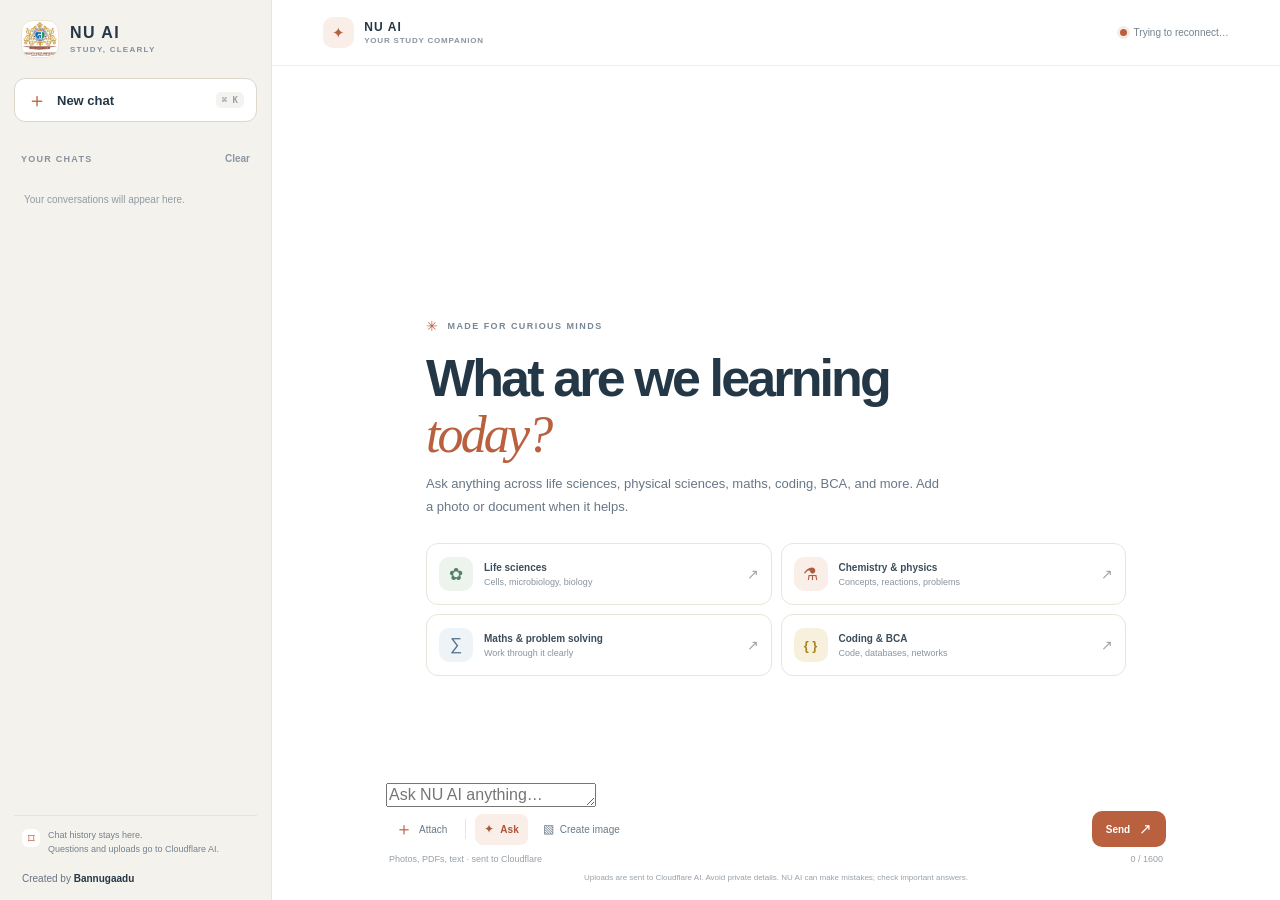
==== commit ee469b1b: "Launch NU AI chat-first study assistant" ====
--- a/nu-notes-free/index.html
+++ b/nu-notes-free/index.html
@@ -1,247 +1,84 @@
 <!doctype html>
 <html lang="en">
-  <head>
-    <meta charset="utf-8" />
-    <meta name="viewport" content="width=device-width, initial-scale=1" />
-    <meta name="theme-color" content="#243746" />
-    <meta name="description" content="NU Notes brings study notes, department resources, and a free AI study tutor together for Nrupathunga University students." />
-    <title>NU Notes — Study, clearly</title>
-    <link rel="stylesheet" href="styles.css" />
-    <script src="app.js" defer></script>
-    <script src="study-tools.js" defer></script>
-  </head>
-  <body>
-    <div class="demo-ribbon"><span class="pulse-dot"></span> NU NOTES <span class="ribbon-divider">/</span> A calmer way to study together</div>
+<head>
+  <meta charset="utf-8" />
+  <meta name="viewport" content="width=device-width, initial-scale=1" />
+  <meta name="theme-color" content="#f8f5ef" />
+  <meta name="description" content="NU AI — a free study companion for university questions, photos, documents, and ideas." />
+  <title>NU AI — Study, clearly</title>
+  <link rel="icon" href="assets/nrupatunga-logo.jpeg" />
+  <link rel="stylesheet" href="chat.css?v=20261110-nu-ai-1" />
+  <script src="chat-app.js?v=20261110-nu-ai-1" defer></script>
+</head>
+<body>
+  <div class="app-shell" id="chat-app">
+    <aside class="sidebar" id="sidebar" aria-label="Chat history">
+      <div class="sidebar-head">
+        <a class="brand" href="#" id="brand-home" aria-label="NU AI home">
+          <span class="brand-seal"><img src="assets/nrupatunga-logo.jpeg" alt="" /></span>
+          <span class="brand-text"><strong>NU AI</strong><small>STUDY, CLEARLY</small></span>
+        </a>
+        <button class="icon-button sidebar-close" id="sidebar-close" type="button" aria-label="Close chat history">×</button>
+      </div>
+      <button class="new-chat-button" id="new-chat" type="button">
+        <span class="new-chat-icon">＋</span><span>New chat</span><kbd>⌘ K</kbd>
+      </button>
+      <div class="history-heading"><span>YOUR CHATS</span><button id="clear-history" type="button">Clear</button></div>
+      <nav class="chat-history" id="chat-history" aria-label="Past chats"></nav>
+      <div class="history-empty" id="history-empty">Your conversations will appear here.</div>
+      <div class="sidebar-bottom">
+        <div class="privacy-mini"><span class="privacy-lock" aria-hidden="true">⌑</span><span>Chat history stays here.<br />Questions and uploads go to Cloudflare AI.</span></div>
+        <div class="creator-credit">Created by <strong>Bannugaadu</strong></div>
+      </div>
+    </aside>
 
-    <header class="site-header">
-      <a class="brand" href="#top" aria-label="NU Notes home">
-        <span class="brand-mark brand-logo"><img src="assets/nrupatunga-logo.jpeg" alt="" /></span>
-        <span class="brand-copy"><strong>NU NOTES</strong><small>NRUPATHUNGA UNIVERSITY</small></span>
-      </a>
-      <nav class="main-nav" aria-label="Main navigation">
-        <a href="#library">Notes library</a>
-        <a href="#my-study">My study</a>
-        <a href="#departments">Departments</a>
-        <a href="#ai-tutor">AI tutor</a>
-      </nav>
-      <a class="button button-small button-dark header-cta" href="#library">Explore notes <span>↗</span></a>
-      <button class="menu-toggle" id="menu-toggle" aria-label="Open navigation" aria-expanded="false" type="button"><span></span><span></span></button>
-    </header>
+    <main class="main-panel">
+      <header class="topbar">
+        <button class="icon-button menu-button" id="menu-button" type="button" aria-label="Open chat history">☰</button>
+        <div class="topbar-title"><span class="topbar-mark">✦</span><div><strong>NU AI</strong><small>YOUR STUDY COMPANION</small></div></div>
+        <div class="service-state" id="service-state"><span class="state-dot"></span><span>Connecting…</span></div>
+      </header>
 
-    <main id="top">
-      <section class="hero section-shell">
-        <div class="hero-copy">
-          <div class="eyebrow"><span class="eyebrow-line"></span> NU NOTES · NRUPATHUNGA UNIVERSITY</div>
-          <h1>Your notes,<br />all in one <span class="highlight-word">place.</span></h1>
-          <p class="hero-description">Class notes, organized by department and semester. Find the right material, focus on what matters, and make exam prep a little lighter.</p>
-          <div class="hero-actions">
-            <a class="button button-primary" href="#library">Explore the notes <span>↓</span></a>
-          </div>
-          <div class="hero-proof">
-            <div class="avatar-stack" aria-hidden="true"><span>R</span><span>A</span><span>S</span><span>+</span></div>
-            <div><strong>Made for your campus</strong><small>A calmer way to study together</small></div>
-            <div class="proof-divider"></div>
-            <div class="hero-stat"><strong>01</strong><small>easy place to start</small></div>
+      <section class="conversation" id="conversation" aria-label="Conversation">
+        <div class="welcome" id="welcome">
+          <div class="welcome-kicker"><span class="tiny-star">✳</span> MADE FOR CURIOUS MINDS</div>
+          <h1>What are we learning<br /><span>today?</span></h1>
+          <p>Ask anything across life sciences, physical sciences, maths, coding, BCA, and more. Add a photo or document when it helps.</p>
+          <div class="starter-grid" aria-label="Example questions">
+            <button class="starter-card" data-prompt="Explain the structure and function of a cell in simple steps." type="button"><span class="starter-symbol symbol-life">✿</span><span><strong>Life sciences</strong><small>Cells, microbiology, biology</small></span><b>↗</b></button>
+            <button class="starter-card" data-prompt="Explain chemical bonding with a clear visual example." type="button"><span class="starter-symbol symbol-chem">⚗</span><span><strong>Chemistry & physics</strong><small>Concepts, reactions, problems</small></span><b>↗</b></button>
+            <button class="starter-card" data-prompt="Solve this step by step and explain why each step works: " type="button"><span class="starter-symbol symbol-math">∑</span><span><strong>Maths & problem solving</strong><small>Work through it clearly</small></span><b>↗</b></button>
+            <button class="starter-card" data-prompt="Teach me the basics of programming with a small example." type="button"><span class="starter-symbol symbol-code">{ }</span><span><strong>Coding & BCA</strong><small>Code, databases, networks</small></span><b>↗</b></button>
           </div>
         </div>
-
-        <div class="hero-visual hero-visual-learning" aria-label="An animated overview of the NU Notes study experience">
-          <div class="visual-halo halo-one"></div><div class="visual-halo halo-two"></div>
-          <div class="orbit orbit-one"></div><div class="orbit orbit-two"></div>
-          <div class="learning-board">
-            <div class="learning-board-top">
-              <span class="learning-brand-mark">NU</span>
-              <span class="learning-brand-copy"><strong>NU NOTES</strong><small>YOUR STUDY SPACE</small></span>
-              <span class="learning-open-mark" aria-hidden="true">↗</span>
-            </div>
-            <div class="learning-intro"><span>MADE FOR YOUR CAMPUS</span><h2>A clearer way<br />to study.</h2></div>
-            <div class="learning-steps" aria-label="Study flow">
-              <div class="learning-step"><span class="learning-step-number">01</span><div><small>UNDERSTAND</small><strong>Clear, focused concepts</strong></div><span class="learning-step-mark">✳</span></div>
-              <div class="learning-step"><span class="learning-step-number">02</span><div><small>WORK THROUGH</small><strong>Examples, one step at a time</strong></div><span class="learning-step-mark">↗</span></div>
-              <div class="learning-step"><span class="learning-step-number">03</span><div><small>COME BACK TO IT</small><strong>Review at your own pace</strong></div><span class="learning-step-mark">✓</span></div>
-            </div>
-            <div class="learning-board-footer"><span>READ · REVISE · RECALL</span><span class="learning-progress"><i></i></span><span>01 / 03</span></div>
-          </div>
-          <div class="learning-float learning-float-left"><span class="learning-float-icon">✦</span><span><strong>Find your notes</strong><small>Organized for your course</small></span></div>
-          <div class="learning-float learning-float-right"><span class="learning-float-icon learning-float-icon-blue">∑</span><span><strong>Ask NU AI</strong><small>Get a clear explanation</small></span></div>
-          <div class="learning-orbit-dot dot-one"></div><div class="learning-orbit-dot dot-two"></div>
-        </div>
-        <div class="hero-scroll"><span class="scroll-line"></span> SCROLL TO EXPLORE</div>
+        <div class="message-list" id="message-list" role="log" aria-live="polite" aria-relevant="additions"></div>
+        <div class="scroll-anchor" id="scroll-anchor"></div>
       </section>
 
-      <section class="trust-strip" aria-label="Portal highlights">
-        <div class="trust-inner"><span>BUILT AROUND YOUR COURSE</span><i></i><span>QUICK TO FIND</span><i></i><span>READY WHEN YOU ARE</span><i></i><span>MADE FOR EXAM SEASON</span></div>
-      </section>
-
-      <section class="study-dashboard" id="my-study">
-        <div class="section-shell">
-          <div class="study-dashboard-heading">
-            <div><div class="eyebrow"><span class="eyebrow-line"></span> YOUR STUDY SPACE</div><h2>A little structure.<br /><span class="serif-accent">More peace of mind.</span></h2></div>
-            <p>Your date, saved topics, and progress stay in this browser. No public rankings or pressure streaks.</p>
+      <footer class="chat-footer">
+        <form class="composer" id="chat-form">
+          <div class="attachment-strip" id="attachment-strip" hidden></div>
+          <div class="composer-main">
+            <textarea id="prompt" rows="1" maxlength="1600" placeholder="Ask NU AI anything…" aria-label="Your message"></textarea>
+            <div class="composer-controls">
+              <div class="composer-tools">
+                <button class="tool-button" id="attach-button" type="button" aria-label="Attach a photo or document" title="Attach a photo or document"><span class="clip-icon">＋</span><span class="tool-label">Attach</span></button>
+                <input id="file-input" type="file" accept="image/jpeg,image/png,image/webp,application/pdf,text/plain,text/markdown,text/csv,.md,.csv" multiple hidden />
+                <span class="tool-divider"></span>
+                <button class="mode-button is-selected" id="ask-mode" type="button" aria-pressed="true"><span>✦</span> Ask</button>
+                <button class="mode-button" id="image-mode" type="button" aria-pressed="false"><span>▧</span> Create image</button>
+              </div>
+              <button class="send-button" id="send-button" type="submit" aria-label="Send message"><span id="send-label">Send</span><span class="send-arrow">↗</span></button>
+            </div>
           </div>
-          <div class="study-overview-grid">
-            <article class="study-card exam-card">
-              <span class="study-card-kicker">EXAM COUNTDOWN</span>
-              <h3 id="exam-countdown">Set a date when you know it.</h3>
-              <label for="exam-date">Next exam date</label>
-              <div class="exam-date-row"><input id="exam-date" type="date" /><button id="exam-date-clear" type="button" aria-label="Clear exam date">Clear</button></div>
-              <small>This date is saved only on this device.</small>
-            </article>
-            <article class="study-card daily-plan-card">
-              <span class="study-card-kicker">TODAY’S GENTLE PLAN</span>
-              <h3>A few focused minutes</h3>
-              <p>Short topic reading, a timely review, and help when you need it.</p>
-              <ul class="daily-plan-list" id="daily-plan-list"></ul>
-              <small>Suggestions use demo topics until college notes are added.</small>
-            </article>
-            <article class="study-card continue-card">
-              <span class="study-card-kicker">PICK UP WHERE YOU LEFT OFF</span>
-              <div class="continue-topic-mark">↗</div>
-              <h3 id="continue-title">Choose a topic to begin</h3>
-              <p id="continue-subtitle">Your last opened topic will appear here.</p>
-              <button class="button button-dark continue-button" id="continue-button" type="button">Open a topic <span>↗</span></button>
-            </article>
-          </div>
-          <div class="study-personal-grid">
-            <article class="study-card progress-card">
-              <div class="study-card-heading"><div><span class="study-card-kicker">YOUR PRIVATE PROGRESS</span><h3>Topics reviewed</h3></div><span class="local-only-pill">ON THIS DEVICE</span></div>
-              <div class="subject-progress-list" id="subject-progress-list"></div>
-              <small>Progress is based on topics you mark as reviewed.</small>
-            </article>
-            <article class="study-card saved-card">
-              <span class="study-card-kicker">SAVED FOR LATER</span><h3>Your saved topics</h3>
-              <div class="saved-topics-list" id="saved-topics-list"></div>
-            </article>
-            <article class="study-card revision-card">
-              <span class="study-card-kicker">SPACED REVISION</span><h3>Gentle reminders</h3>
-              <label class="reminder-optin"><input id="revision-optin" type="checkbox" /><span>Schedule reminders for topics I review</span></label>
-              <p class="reminder-explainer">Due topics appear here the next time you visit. Turning this off clears reminders saved on this device.</p>
-              <div class="revision-list" id="revision-list"></div>
-            </article>
-          </div>
-        </div>
-      </section>
-
-      <section class="section-shell departments-section" id="departments">
-        <div class="section-heading">
-          <div><div class="eyebrow eyebrow-light"><span class="eyebrow-line"></span> FIND YOUR DEPARTMENT</div><h2>A good place to <span class="serif-accent">begin.</span></h2></div>
-          <p>Browse by department, then narrow things down by semester and subject. Your notes stay easy to find.</p>
-        </div>
-        <div class="department-grid" id="department-grid">
-          <button class="department-card card-cs" data-filter="Computer Science" type="button"><span class="dept-number">01 / DEPARTMENT</span><span class="dept-icon icon-cs">{ }</span><strong>Computer<br />Science</strong><span class="dept-footer"><small>Algorithms · Networks · DBMS</small><b>↗</b></span></button>
-          <button class="department-card card-ece" data-filter="Electronics" type="button"><span class="dept-number">02 / DEPARTMENT</span><span class="dept-icon icon-ece">⌁</span><strong>Electronics &<br />Communication</strong><span class="dept-footer"><small>Circuits · Signals · VLSI</small><b>↗</b></span></button>
-          <button class="department-card card-mech" data-filter="Mechanical" type="button"><span class="dept-number">03 / DEPARTMENT</span><span class="dept-icon icon-mech">◉</span><strong>Mechanical<br />Engineering</strong><span class="dept-footer"><small>Thermodynamics · Design</small><b>↗</b></span></button>
-          <button class="department-card card-civil" data-filter="Civil" type="button"><span class="dept-number">04 / DEPARTMENT</span><span class="dept-icon icon-civil">⌂</span><strong>Civil<br />Engineering</strong><span class="dept-footer"><small>Structures · Surveying</small><b>↗</b></span></button>
-          <button class="department-card card-commerce" data-filter="Commerce" type="button"><span class="dept-number">05 / DEPARTMENT</span><span class="dept-icon icon-commerce">↗</span><strong>Commerce &<br />Management</strong><span class="dept-footer"><small>Accounting · Economics</small><b>↗</b></span></button>
-          <button class="department-card card-math" data-filter="Sciences" type="button"><span class="dept-number">06 / DEPARTMENT</span><span class="dept-icon icon-math">π</span><strong>Mathematics<br />& Sciences</strong><span class="dept-footer"><small>Calculus · Physics · Chemistry</small><b>↗</b></span></button>
-        </div>
-        <div class="departments-note"><span class="note-star">✳</span> Departments shown are placeholders. Your college’s actual departments can be added here.</div>
-      </section>
-
-      <section class="library-section" id="library">
-        <div class="section-shell library-shell">
-          <div class="library-top">
-            <div><div class="eyebrow"><span class="eyebrow-line"></span> THE NOTES LIBRARY</div><h2>Find what you <span class="serif-accent">need.</span></h2></div>
-            <div class="library-search"><span class="search-icon">⌕</span><input id="note-search" type="search" placeholder="Search a subject or note..." aria-label="Search notes" /><kbd>⌘ K</kbd></div>
-          </div>
-          <div class="filter-row" role="group" aria-label="Filter notes by department">
-            <button class="filter-chip is-active" data-category="All" type="button">All notes <span>08</span></button>
-            <button class="filter-chip" data-category="Sciences" type="button">Physical sciences</button>
-            <button class="filter-chip" data-category="Chemistry" type="button">Chemistry</button>
-            <button class="filter-chip" data-category="Physics" type="button">Physics</button>
-            <button class="filter-chip" data-category="Computer Science" type="button">Computer science</button>
-            <button class="filter-chip" data-category="Electronics" type="button">Electronics</button>
-            <button class="filter-chip" data-category="Mechanical" type="button">Mechanical</button>
-            <button class="filter-chip" data-category="Civil" type="button">Civil</button>
-            <button class="filter-chip" data-category="Commerce" type="button">Commerce</button>
-            <button class="filter-chip" data-category="Mathematics" type="button">Mathematics</button>
-          </div>
-          <div class="notes-list" id="notes-list">
-            <article class="note-row" data-category="Chemistry" data-topic-key="chemistry" data-search="chemistry chemical bonding ionic covalent chapter 3"><div class="file-type file-coral">PDF</div><div class="note-info"><span class="note-dept">CHEMISTRY <i>·</i> CHAPTER 03</span><h3>Chemical Bonding</h3><p>Ionic, covalent, and metallic bonds with a molecular example.</p></div><div class="note-meta"><span>Topic preview</span><small>8 pages</small></div><button class="download-button" type="button" data-note="Chemical Bonding" aria-label="Open Chemical Bonding topic preview">↗</button></article>
-            <article class="note-row" data-category="Mathematics" data-topic-key="mathematics" data-search="mathematics integration by parts calculus unit 2"><div class="file-type file-pink">PDF</div><div class="note-info"><span class="note-dept">MATHEMATICS <i>·</i> UNIT 02</span><h3>Integration by Parts</h3><p>A step-by-step method with a worked integral.</p></div><div class="note-meta"><span>Topic preview</span><small>6 pages</small></div><button class="download-button" type="button" data-note="Integration by Parts" aria-label="Open Integration by Parts topic preview">↗</button></article>
-            <article class="note-row" data-category="Physics" data-topic-key="physics" data-search="physics wave optics interference wavelength chapter 5"><div class="file-type file-blue">PDF</div><div class="note-info"><span class="note-dept">PHYSICS <i>·</i> CHAPTER 05</span><h3>Wave Optics: Interference</h3><p>Wave superposition, path difference, and fringe formation.</p></div><div class="note-meta"><span>Topic preview</span><small>9 pages</small></div><button class="download-button" type="button" data-note="Wave Optics: Interference" aria-label="Open Wave Optics topic preview">↗</button></article>
-            <article class="note-row" data-category="Computer Science" data-search="data structures algorithms computer science semester 4"><div class="file-type file-purple">PDF</div><div class="note-info"><span class="note-dept">COMPUTER SCIENCE <i>·</i> SEMESTER 04</span><h3>Data Structures & Algorithms</h3><p>Core concepts, step-by-step explanations, and revision notes.</p></div><div class="note-meta"><span>Updated recently</span><small>18 pages</small></div><button class="download-button" type="button" data-note="Data Structures & Algorithms" aria-label="Open Data Structures and Algorithms sample note">↗</button></article>
-            <article class="note-row" data-category="Electronics" data-search="digital electronics logic gates electronics semester 3"><div class="file-type file-coral">PDF</div><div class="note-info"><span class="note-dept">ELECTRONICS <i>·</i> SEMESTER 03</span><h3>Digital Electronics</h3><p>Logic gates, Boolean algebra, and combinational circuits.</p></div><div class="note-meta"><span>Study notes</span><small>24 pages</small></div><button class="download-button" type="button" data-note="Digital Electronics" aria-label="Open Digital Electronics sample note">↗</button></article>
-            <article class="note-row" data-category="Mechanical" data-search="thermodynamics mechanical engineering semester 5"><div class="file-type file-blue">PDF</div><div class="note-info"><span class="note-dept">MECHANICAL <i>·</i> SEMESTER 05</span><h3>Engineering Thermodynamics</h3><p>First and second laws, cycles, and key formulae.</p></div><div class="note-meta"><span>Exam revision</span><small>32 pages</small></div><button class="download-button" type="button" data-note="Engineering Thermodynamics" aria-label="Open Engineering Thermodynamics sample note">↗</button></article>
-            <article class="note-row" data-category="Civil" data-search="structural analysis civil engineering semester 4"><div class="file-type file-green">PDF</div><div class="note-info"><span class="note-dept">CIVIL ENGINEERING <i>·</i> SEMESTER 04</span><h3>Structural Analysis</h3><p>Methods, diagrams, and commonly used equations.</p></div><div class="note-meta"><span>Study notes</span><small>21 pages</small></div><button class="download-button" type="button" data-note="Structural Analysis" aria-label="Open Structural Analysis sample note">↗</button></article>
-            <article class="note-row" data-category="Commerce" data-search="financial accounting commerce semester 2"><div class="file-type file-yellow">PDF</div><div class="note-info"><span class="note-dept">COMMERCE <i>·</i> SEMESTER 02</span><h3>Financial Accounting</h3><p>Journal entries, ledgers, and worked examples.</p></div><div class="note-meta"><span>Quick reference</span><small>16 pages</small></div><button class="download-button" type="button" data-note="Financial Accounting" aria-label="Open Financial Accounting sample note">↗</button></article>
-          </div>
-          <div class="empty-state" id="empty-state" hidden><span>⌕</span><strong>No notes found</strong><p>Try another subject or clear your filters.</p><button type="button" id="clear-filters">Clear filters</button></div>
-          <div class="library-demo-note"><span>DEMO LIBRARY</span> Topic previews are illustrative samples. Your departments’ official notes and syllabus can replace them later.</div>
-        </div>
-      </section>
-
-      <section class="ai-section" id="ai-tutor">
-        <div class="section-shell ai-shell">
-          <div class="ai-copy">
-            <div class="eyebrow"><span class="eyebrow-line"></span> STUDY SUPPORT · AI TUTOR</div>
-            <h2>Stuck on a topic?<br /><span class="serif-accent">Ask NU AI.</span></h2>
-            <p>Ask everyday study questions or work through a maths, physics, or chemistry problem. NU AI keeps the recent chat on this device so follow-up questions can use the same context.</p>
-            <div class="ai-status" id="ai-status"><span class="status-dot"></span> Connecting to the study tutor…</div>
-            <p class="ai-privacy-note">Your recent questions and replies are saved only in this browser so NU AI can remember the conversation. When you ask a question, recent chat turns and any course text you paste are sent to Cloudflare Workers AI. Clear chat removes the saved conversation; pasted notes are not saved. Don’t include personal details.</p>
-          </div>
-          <div class="ai-panel">
-            <div class="ai-panel-top"><span class="ai-orb">✦</span><div><strong>NU NOTES · STUDY ASSISTANT</strong><small>Questions, concepts, and worked solutions</small></div><button class="ai-clear-chat" id="ai-clear" type="button" hidden>Clear chat</button><span class="ai-panel-badge">FREE AI</span></div>
-            <div class="ai-messages" id="ai-messages" role="log" aria-live="polite" aria-relevant="additions">
-              <div class="ai-message ai-message-assistant" data-ai-intro="true"><span class="ai-message-label">NU AI</span><p>Hi! Ask for a chemistry reaction, a maths or physics solution, or a clear concept explanation. Follow-up questions stay in this chat. Until college notes are added, my answers are general study help.</p></div>
-            </div>
-            <form class="ai-form" id="ai-form">
-              <label for="ai-question">Your question</label>
-              <div class="ai-composer"><textarea id="ai-question" name="question" rows="2" maxlength="1600" placeholder="Try: Write and balance the reaction for HCl + NaOH…" required></textarea><button class="button button-primary ai-send" type="submit" aria-label="Send question">Ask <span>↗</span></button></div>
-              <div class="ai-form-foot"><span>Free AI · check course-specific details against your class notes</span><span id="ai-character-count">0 / 1600</span></div>
-              <label class="ai-material-label" for="ai-material">Course notes or syllabus (optional)</label>
-              <textarea class="ai-material" id="ai-material" name="material" rows="3" maxlength="6000" placeholder="Paste a short passage or question from your notes for a more focused explanation…"></textarea>
-              <div class="ai-form-foot ai-material-foot"><span>Only the text you enter here is sent with your question.</span><span id="ai-material-count">0 / 6000</span></div>
-            </form>
-          </div>
-        </div>
-      </section>
-
-      <section class="closing-section">
-        <div class="closing-orb"></div><div class="section-shell closing-inner">
-          <div class="closing-star">✳</div><div class="eyebrow"><span class="eyebrow-line"></span> YOUR NEXT STEP</div>
-          <h2>One small step.<br /><span class="serif-accent">A lot more focus.</span></h2>
-          <p>Choose a topic, work through it at your own pace, and return whenever you need a refresher.</p>
-          <a class="button button-primary button-light" href="#library">Browse the notes <span>↗</span></a>
-          <div class="closing-footnote">Sample topics are shown while official college notes are being added.</div>
-        </div>
-      </section>
+          <div class="composer-note"><span id="composer-hint">Photos, PDFs, and text · sent to AI</span><span id="character-count">0 / 1600</span></div>
+        </form>
+        <div class="footer-note">Uploads are sent to Cloudflare AI. Avoid private details. NU AI can make mistakes; check important answers.</div>
+        <div class="mobile-credit">Created by Bannugaadu</div>
+      </footer>
     </main>
-
-    <footer class="site-footer"><a class="brand footer-brand" href="#top"><span class="brand-mark brand-logo"><img src="assets/nrupatunga-logo.jpeg" alt="" /></span><span class="brand-copy"><strong>NU NOTES</strong><small>NRUPATHUNGA UNIVERSITY</small></span></a><span class="footer-center">A student project by <a href="https://www.instagram.com/bannuugaadu.ae/?utm_source=ig_web_button_share_sheet&amp;dlrf=ZDNlZDc0MzIxNw==" target="_blank" rel="noopener noreferrer">Bannugaadu · Nrupathunga University student ↗</a></span><span class="footer-right">STUDENT STUDY PROJECT <span>© 2026</span></span></footer>
-
-    <div class="modal-backdrop note-preview-backdrop" id="note-preview-modal" hidden>
-      <section class="note-reader-card" role="dialog" aria-modal="true" aria-labelledby="reader-title">
-        <button class="modal-close" data-close type="button" aria-label="Close topic preview">×</button>
-        <div class="reader-topbar">
-          <span class="reader-logo"><img src="assets/nrupatunga-logo.jpeg" alt="" /></span>
-          <span class="reader-brand"><strong>NU NOTES</strong><small>NRUPATHUNGA UNIVERSITY · TOPIC PREVIEW</small></span>
-          <span class="reader-sample-badge">DEMO CONTENT</span>
-        </div>
-        <div class="reader-progress"><span></span></div>
-        <div class="reader-layout">
-          <aside class="reader-sidebar">
-            <span class="reader-sidebar-kicker">IN THIS PREVIEW</span>
-            <strong id="reader-unit">CHAPTER 03</strong>
-            <div class="reader-outline-step is-current"><i>01</i><span>Core concept</span></div>
-            <div class="reader-outline-step"><i>02</i><span>Visual guide</span></div>
-            <div class="reader-outline-step"><i>03</i><span>Quick revision</span></div>
-            <div class="reader-sidebar-note">A sample topic view. Your actual department notes can replace this demo content.</div>
-          </aside>
-          <article class="reader-page">
-            <div class="reader-page-kicker" id="reader-kicker">CHEMISTRY <i>·</i> CHAPTER 03</div>
-            <h2 id="reader-title">Chemical Bonding</h2>
-            <p class="reader-intro" id="reader-intro">How atoms share or transfer electrons to form stable compounds.</p>
-            <div class="reader-diagram" id="reader-diagram"></div>
-            <div class="reader-core"><span>CORE IDEA</span><p id="reader-core-text">Shared electron pairs create covalent bonds.</p></div>
-            <div class="reader-revision"><span>QUICK REVISION</span><strong id="reader-revision-text">Identify the atoms, count valence electrons, then determine whether electrons are shared or transferred.</strong></div>
-            <div class="reader-actions"><button class="reader-action-button" id="reader-save" type="button" aria-pressed="false">☆ Save topic</button><button class="reader-action-button reader-reviewed-button" id="reader-reviewed" type="button">Mark as reviewed</button></div>
-            <div class="reader-page-footer"><span>NU NOTES · NRUPATHUNGA UNIVERSITY</span><span>TOPIC PREVIEW · 01</span></div>
-          </article>
-        </div>
-      </section>
-    </div>
-
-    <div class="toast" id="toast" role="status" aria-live="polite"></div>
-  </body>
+  </div>
+  <div class="mobile-scrim" id="mobile-scrim" hidden></div>
+  <div class="toast" id="toast" role="status" aria-live="polite"></div>
+</body>
 </html>
--- a/nu-notes-free/chat.css
+++ b/nu-notes-free/chat.css
@@ -0,0 +1,5 @@
+:root{--terracotta:#B9603F;--terracotta-dark:#98472F;--slate:#243746;--ink:#1f2d38;--muted:#667587;--soft:#8a96a3;--warm:#F8F5EF;--blue:#E8F2FA;--amber:#E0A51A;--line:#e9e5dd;--white:#fff;--sidebar:#f4f2ed;--shadow:0 18px 52px rgba(36,55,70,.08);font-family:Inter,-apple-system,BlinkMacSystemFont,"Segoe UI",sans-serif;color:var(--ink);background:#fff;font-synthesis:none;text-rendering:optimizeLegibility}*{box-sizing:border-box}body{margin:0;min-width:320px;min-height:100vh;background:#fff;color:var(--ink)}button,textarea{font:inherit}button{color:inherit}.app-shell{display:grid;grid-template-columns:272px minmax(0,1fr);height:100dvh;overflow:hidden;background:#fff}.sidebar{display:flex;flex-direction:column;min-width:0;padding:20px 14px 14px;background:var(--sidebar);border-right:1px solid var(--line);z-index:5}.sidebar-head{display:flex;align-items:center;justify-content:space-between;padding:0 7px 20px}.brand{display:flex;align-items:center;gap:11px;text-decoration:none;color:inherit}.brand-seal{width:38px;height:38px;display:grid;place-items:center;border-radius:12px;background:#fff;border:1px solid #eee5d4;overflow:hidden}.brand-seal img{display:block;width:34px;height:34px;object-fit:contain}.brand-text{display:flex;flex-direction:column;gap:3px}.brand-text strong{color:var(--slate);font-size:16px;letter-spacing:.09em}.brand-text small{color:#82909c;font-size:8px;letter-spacing:.16em;font-weight:700}.icon-button{border:0;background:transparent;color:#667585;border-radius:10px;cursor:pointer}.icon-button:hover{background:#e9e7e1;color:var(--slate)}.sidebar-close{display:none;font-size:24px;width:34px;height:34px}.new-chat-button{display:flex;align-items:center;gap:10px;width:100%;height:44px;padding:0 12px;border:1px solid #ddd7cc;background:#fff;border-radius:11px;color:var(--slate);font-size:13px;font-weight:650;cursor:pointer;transition:transform .2s ease,box-shadow .2s ease,border-color .2s ease}.new-chat-button:hover{transform:translateY(-1px);border-color:#d6b7a6;box-shadow:0 5px 15px rgba(36,55,70,.06)}.new-chat-icon{font-size:20px;color:var(--terracotta);line-height:1}.new-chat-button kbd{margin-left:auto;padding:3px 6px;border-radius:5px;background:#f5f3ef;color:#98a1aa;font-size:9px}.history-heading{display:flex;align-items:center;justify-content:space-between;margin:28px 7px 9px;color:#87919b;font-size:9px;font-weight:750;letter-spacing:.14em}.history-heading button{padding:3px 0;border:0;background:none;color:#8a96a3;font-size:10px;cursor:pointer}.history-heading button:hover{color:var(--terracotta)}.chat-history{display:flex;flex-direction:column;gap:4px;overflow:auto;min-height:0;padding:0 0 8px;scrollbar-width:thin;scrollbar-color:#d4cec3 transparent}.history-item{position:relative;display:flex;align-items:center;gap:8px;min-height:39px;padding:8px 9px;border-radius:9px;color:#586978;font-size:11px;cursor:pointer;transition:background .15s,color .15s}.history-item:hover,.history-item.is-active{background:#e9e6df;color:var(--slate)}.history-item.is-active{font-weight:650}.history-item-title{min-width:0;flex:1;overflow:hidden;text-overflow:ellipsis;white-space:nowrap}.history-item-icon{color:#a1a6aa;font-size:13px}.history-delete{display:none;width:23px;height:23px;padding:0;border:0;border-radius:6px;background:transparent;color:#89939d;cursor:pointer}.history-item:hover .history-delete,.history-delete:focus-visible{display:block}.history-delete:hover{background:#f7e9e4;color:var(--terracotta)}.history-empty{padding:8px 10px;color:#929ba4;font-size:10px;line-height:1.5}.sidebar-bottom{margin-top:auto;padding:13px 8px 2px;border-top:1px solid #e7e3db}.privacy-mini{display:flex;align-items:flex-start;gap:8px;color:#74818d;font-size:9px;line-height:1.55}.privacy-lock{display:grid;place-items:center;width:18px;height:18px;flex:0 0 18px;border-radius:6px;background:#fff;color:var(--terracotta);font-size:13px}.creator-credit{margin-top:16px;color:#647381;font-size:10px}.creator-credit strong{color:var(--slate)}.main-panel{display:flex;flex-direction:column;min-width:0;min-height:0;background:#fff}.topbar{display:flex;align-items:center;justify-content:space-between;height:66px;padding:0 clamp(18px,4vw,54px);border-bottom:1px solid #f0eee8;background:rgba(255,255,255,.93)}.topbar-title{display:flex;align-items:center;gap:10px;margin-right:auto;margin-left:0}.topbar-mark{display:grid;place-items:center;width:31px;height:31px;border-radius:10px;background:#faeee8;color:var(--terracotta);font-size:15px}.topbar-title div{display:flex;flex-direction:column;gap:2px}.topbar-title strong{font-size:12px;letter-spacing:.09em;color:var(--slate)}.topbar-title small{font-size:8px;letter-spacing:.1em;color:#8995a0;font-weight:700}.service-state{display:flex;align-items:center;gap:7px;color:#73818c;font-size:10px}.state-dot{width:7px;height:7px;border-radius:50%;background:#d6a83b;box-shadow:0 0 0 3px #f7f1df}.service-state.is-ready .state-dot{background:#58a67e;box-shadow:0 0 0 3px #e9f4ed}.service-state.is-limited .state-dot{background:var(--terracotta);box-shadow:0 0 0 3px #f8eae4}.menu-button{display:none;width:35px;height:35px;margin-right:9px;font-size:17px}.conversation{position:relative;display:flex;flex:1;flex-direction:column;min-height:0;overflow:auto;scroll-behavior:smooth}.welcome{width:min(700px,calc(100% - 40px));margin:auto auto 12px;padding:28px 0 18px;animation:rise-in .6s ease both}.welcome-kicker{display:flex;align-items:center;gap:8px;color:#788795;font-size:9px;font-weight:750;letter-spacing:.16em}.tiny-star{color:var(--terracotta);font-size:14px}.welcome h1{margin:16px 0 10px;color:var(--slate);font-size:clamp(34px,4.5vw,52px);line-height:1.08;letter-spacing:-.055em;font-weight:620}.welcome h1 span{font-family:Georgia,"Times New Roman",serif;font-weight:400;font-style:italic;color:var(--terracotta)}.welcome>p{max-width:520px;margin:0;color:#687786;font-size:13px;line-height:1.75}.starter-grid{display:grid;grid-template-columns:repeat(2,minmax(0,1fr));gap:9px;margin-top:25px}.starter-card{display:flex;align-items:center;gap:11px;min-height:62px;padding:10px 12px;text-align:left;border:1px solid var(--line);border-radius:12px;background:#fff;cursor:pointer;transition:transform .2s ease,border .2s ease,box-shadow .2s ease}.starter-card:hover{transform:translateY(-2px);border-color:#dfc2b4;box-shadow:0 7px 18px rgba(36,55,70,.06)}.starter-symbol{display:grid;place-items:center;width:34px;height:34px;flex:0 0 34px;border-radius:10px;background:#f8eee8;color:var(--terracotta);font-size:17px}.symbol-life{background:#edf4ee;color:#548269}.symbol-chem{background:#faeee8;color:#ae5b3e}.symbol-math{background:#eef3f7;color:#55718b}.symbol-code{background:#f7f0dd;color:#a9821b;font-size:13px;font-weight:750}.starter-card>span:nth-child(2){display:flex;flex-direction:column;gap:4px;min-width:0}.starter-card strong{color:#3b4d5b;font-size:10px;font-weight:700}.starter-card small{color:#89939d;font-size:9px}.starter-card b{margin-left:auto;color:#9ca4ab;font-size:14px;font-weight:400}.message-list{display:flex;flex-direction:column;gap:24px;width:min(780px,calc(100% - 40px));margin:0 auto;padding:26px 0 30px}.message{display:flex;align-items:flex-start;gap:13px;animation:rise-in .25s ease both}.message-avatar{display:grid;place-items:center;width:30px;height:30px;flex:0 0 30px;border-radius:10px;background:#faeee8;color:var(--terracotta);font-size:13px;font-weight:700}.message-user .message-avatar{background:#eaf1f5;color:#597184;font-size:11px}.message-content{min-width:0;flex:1;padding-top:2px}.message-meta{margin-bottom:6px;color:#71808d;font-size:9px;font-weight:700;letter-spacing:.05em}.message-body{color:#273946;font-size:13px;line-height:1.78;overflow-wrap:anywhere}.message-body p{margin:0 0 10px}.message-body p:last-child{margin-bottom:0}.message-body h2,.message-body h3{margin:13px 0 7px;color:var(--slate);font-size:15px}.message-body ul,.message-body ol{margin:5px 0 12px;padding-left:20px}.message-body li+li{margin-top:4px}.message-body strong{color:#283f4e;font-weight:700}.message-body code{padding:2px 5px;border-radius:5px;background:#f2f0eb;color:#964d35;font-family:ui-monospace,SFMono-Regular,Menlo,monospace;font-size:.9em}.message-body pre{max-width:100%;margin:10px 0;padding:13px 15px;overflow:auto;border:1px solid #eae7df;border-radius:10px;background:#f7f6f2;color:#314451;font-size:11px;line-height:1.6;white-space:pre-wrap}.message-attachments{display:flex;flex-wrap:wrap;gap:7px;margin:0 0 8px}.attachment-chip{display:flex;align-items:center;gap:7px;max-width:100%;padding:6px 9px;border:1px solid #e8e4dc;border-radius:9px;background:#fbfaf8;color:#526371;font-size:10px}.attachment-chip span{max-width:220px;overflow:hidden;text-overflow:ellipsis;white-space:nowrap}.attachment-chip i{font-style:normal;color:var(--terracotta);font-weight:700}.message-photo{display:block;max-width:min(340px,100%);max-height:250px;margin:0 0 10px;border:1px solid var(--line);border-radius:11px;object-fit:contain;background:#faf9f6}.message-generated-image{display:block;max-width:min(520px,100%);margin:9px 0 8px;border:1px solid var(--line);border-radius:13px;box-shadow:0 9px 27px rgba(36,55,70,.08)}.download-image{display:inline-flex;align-items:center;gap:6px;margin:0 0 9px;padding:7px 10px;border:1px solid #e4ddd2;border-radius:8px;background:#fff;color:var(--slate);font-size:10px;text-decoration:none}.download-image:hover{border-color:#d4b09e;color:var(--terracotta-dark)}.message-pending{color:#758493;font-size:12px}.thinking-dots{display:inline-flex;gap:4px;margin-left:4px;vertical-align:middle}.thinking-dots i{width:5px;height:5px;border-radius:50%;background:#bc7257;animation:pulse-dot 1s infinite ease-in-out}.thinking-dots i:nth-child(2){animation-delay:.12s}.thinking-dots i:nth-child(3){animation-delay:.24s}.molecule-card{width:min(100%,440px);margin:12px 0;border:1px solid #e9e5dc;border-radius:12px;background:#fffefa;overflow:hidden}.molecule-card figcaption{padding:10px 13px;border-bottom:1px solid #eeeae2;color:#526373;font-size:10px;font-weight:700}.molecule-card svg{display:block;width:100%;height:auto;max-height:280px;background:#fffefa}.molecule-bond{stroke:#516575;stroke-width:2.5}.molecule-label-bg{fill:#fffefa}.molecule-label{font-size:14px;font-weight:750;text-anchor:middle;fill:#334b5a}.message-actions{display:flex;gap:6px;margin-top:9px}.message-action{padding:5px 7px;border:1px solid #e9e5dd;border-radius:7px;background:#fff;color:#687786;font-size:9px;cursor:pointer}.message-action:hover{border-color:#dfc2b4;color:var(--terracotta)}.chat-footer{flex:0 0 auto;padding:0 18px 13px;background:linear-gradient(to top,#fff 86%,rgba(255,255,255,.89))}.composer{width:min(780px,100%);margin:0 auto}.attachment-strip{display:flex;flex-wrap:wrap;gap:8px;margin:0 auto 9px;padding:0 2px}.pending-file{position:relative;display:flex;align-items:center;gap:8px;max-width:230px;padding:7px 25px 7px 8px;border:1px solid #e8e3da;border-radius:10px;background:#fff;font-size:9px;color:#536270;box-shadow:0 3px 12px rgba(36,55,70,.04)}.pending-file-thumb{width:30px;height:30px;border-radius:6px;object-fit:cover;background:#f4f2ed}.pending-file-type{display:grid;place-items:center;width:30px;height:30px;border-radius:6px;background:var(--blue);color:#56738c;font-size:8px;font-weight:800}.pending-file span{max-width:150px;overflow:hidden;text-overflow:ellipsis;white-space:nowrap}.pending-file button{position:absolute;right:5px;top:4px;width:18px;height:18px;border:0;border-radius:5px;background:#f4f1eb;color:#73808c;cursor:pointer;font-size:13px;line-height:1}.prompt-panel{padding:11px 12px 8px;border:1px solid #e3dfd7;border-radius:16px;background:#fff;box-shadow:0 4px 18px rgba(36,55,70,.055);transition:border .2s,box-shadow .2s}.prompt-panel:focus-within{border-color:#c79b85;box-shadow:0 0 0 3px rgba(185,96,63,.08),0 5px 20px rgba(36,55,70,.05)}.prompt-panel textarea{display:block;width:100%;max-height:160px;min-height:42px;resize:none;padding:7px 7px 8px;border:0;outline:0;background:transparent;color:#283b49;font-size:13px;line-height:1.55}.prompt-panel textarea::placeholder{color:#9aa3ac}.composer-controls{display:flex;align-items:center;justify-content:space-between;gap:10px}.composer-tools{display:flex;align-items:center;gap:6px;min-width:0}.tool-button,.mode-button{display:inline-flex;align-items:center;justify-content:center;gap:6px;min-height:31px;padding:0 9px;border:0;border-radius:8px;background:transparent;color:#697987;font-size:10px;cursor:pointer}.tool-button:hover,.mode-button:hover{background:#f4f2ed;color:var(--slate)}.clip-icon{font-size:18px;line-height:1;color:var(--terracotta)}.tool-divider{height:20px;width:1px;margin:0 3px;background:#e9e6df}.mode-button.is-selected{background:#faeee8;color:#a95639;font-weight:700}.mode-button#image-mode.is-selected{background:#edf3f8;color:#45657d}.mode-button>span{font-size:12px}.send-button{display:inline-flex;align-items:center;justify-content:center;gap:9px;min-width:74px;height:36px;padding:0 12px;border:0;border-radius:10px;background:var(--terracotta);color:#fff;font-size:10px;font-weight:700;cursor:pointer;transition:background .2s,transform .2s}.send-button:hover{background:var(--terracotta-dark);transform:translateY(-1px)}.send-button:disabled{opacity:.55;cursor:wait;transform:none}.send-arrow{font-size:15px;font-weight:400}.composer-note{display:flex;justify-content:space-between;gap:12px;padding:7px 3px 0;color:#97a0a8;font-size:9px}.footer-note{width:min(780px,100%);margin:8px auto 0;text-align:center;color:#98a1a9;font-size:8px;line-height:1.45}.mobile-credit{display:none}.toast{position:fixed;left:50%;bottom:95px;z-index:20;max-width:min(460px,calc(100% - 32px));padding:10px 14px;border:1px solid #ead9cc;border-radius:10px;background:#fffefa;color:#664e42;font-size:11px;box-shadow:var(--shadow);opacity:0;transform:translate(-50%,10px);pointer-events:none;transition:opacity .2s,transform .2s}.toast.is-visible{opacity:1;transform:translate(-50%,0)}.loading-state{display:flex;align-items:center;gap:12px;padding-top:1px}.loading-orb{display:grid;place-items:center;width:28px;height:28px;border-radius:9px;background:#faeee8;color:var(--terracotta)}.loading-copy{color:#697987;font-size:11px}.loading-copy strong{display:block;margin-bottom:4px;color:#576977;font-size:10px}.mobile-scrim{display:none}@keyframes rise-in{from{opacity:0;transform:translateY(9px)}to{opacity:1;transform:translateY(0)}}@keyframes pulse-dot{0%,60%,100%{opacity:.35;transform:translateY(0)}30%{opacity:1;transform:translateY(-3px)}}
+@media(min-width:1200px){.message-list{padding-top:38px}.welcome{padding-top:38px}.chat-footer{padding-bottom:16px}}
+@media(max-width:760px){.app-shell{grid-template-columns:1fr}.sidebar{position:fixed;inset:0 auto 0 0;width:min(300px,86vw);transform:translateX(-105%);transition:transform .24s ease;box-shadow:15px 0 40px rgba(36,55,70,.13)}.sidebar.is-open{transform:translateX(0)}.sidebar-close,.menu-button{display:inline-grid;place-items:center}.topbar{height:58px;padding:0 13px}.topbar-title{margin-left:0}.service-state{font-size:9px}.mobile-scrim{position:fixed;inset:0;z-index:4;display:block;background:rgba(30,43,53,.25);backdrop-filter:blur(2px)}.mobile-scrim[hidden]{display:none}.welcome{width:min(560px,calc(100% - 34px));margin:25px auto 8px;padding:22px 0 10px}.welcome h1{font-size:38px}.welcome>p{font-size:12px}.starter-grid{gap:7px;margin-top:19px}.starter-card{min-height:60px;padding:8px}.starter-symbol{width:30px;height:30px;flex-basis:30px}.starter-card strong{font-size:9px}.starter-card small{font-size:8px}.message-list{width:calc(100% - 28px);gap:20px;padding:22px 0 20px}.message{gap:9px}.message-avatar{width:27px;height:27px;flex-basis:27px}.message-body{font-size:12px}.chat-footer{padding:0 9px max(9px,env(safe-area-inset-bottom))}.prompt-panel{padding:8px 9px 7px;border-radius:14px}.prompt-panel textarea{font-size:13px}.tool-button,.mode-button{min-height:30px;padding:0 7px;font-size:9px}.tool-label{display:none}.send-button{min-width:64px;height:34px;padding:0 9px}.composer-note{font-size:8px}.footer-note{font-size:7px}.mobile-credit{display:block;margin-top:5px;text-align:center;color:#96a0a8;font-size:8px}}
+@media(max-width:420px){.starter-grid{grid-template-columns:1fr}.starter-card{min-height:52px}.welcome{margin:18px auto 0;padding-top:17px}.welcome h1{margin-top:13px;font-size:34px}.welcome>p{font-size:11px}.starter-grid{margin-top:15px}.composer-tools{gap:2px}.mode-button{padding:0 6px;font-size:8px}.tool-divider{margin:0 1px}.send-button{min-width:55px;font-size:9px}.service-state span:last-child{max-width:100px;overflow:hidden;text-overflow:ellipsis;white-space:nowrap}}
+@media(prefers-reduced-motion:reduce){*,*::before,*::after{animation-duration:.01ms!important;animation-iteration-count:1!important;scroll-behavior:auto!important;transition-duration:.01ms!important}}
